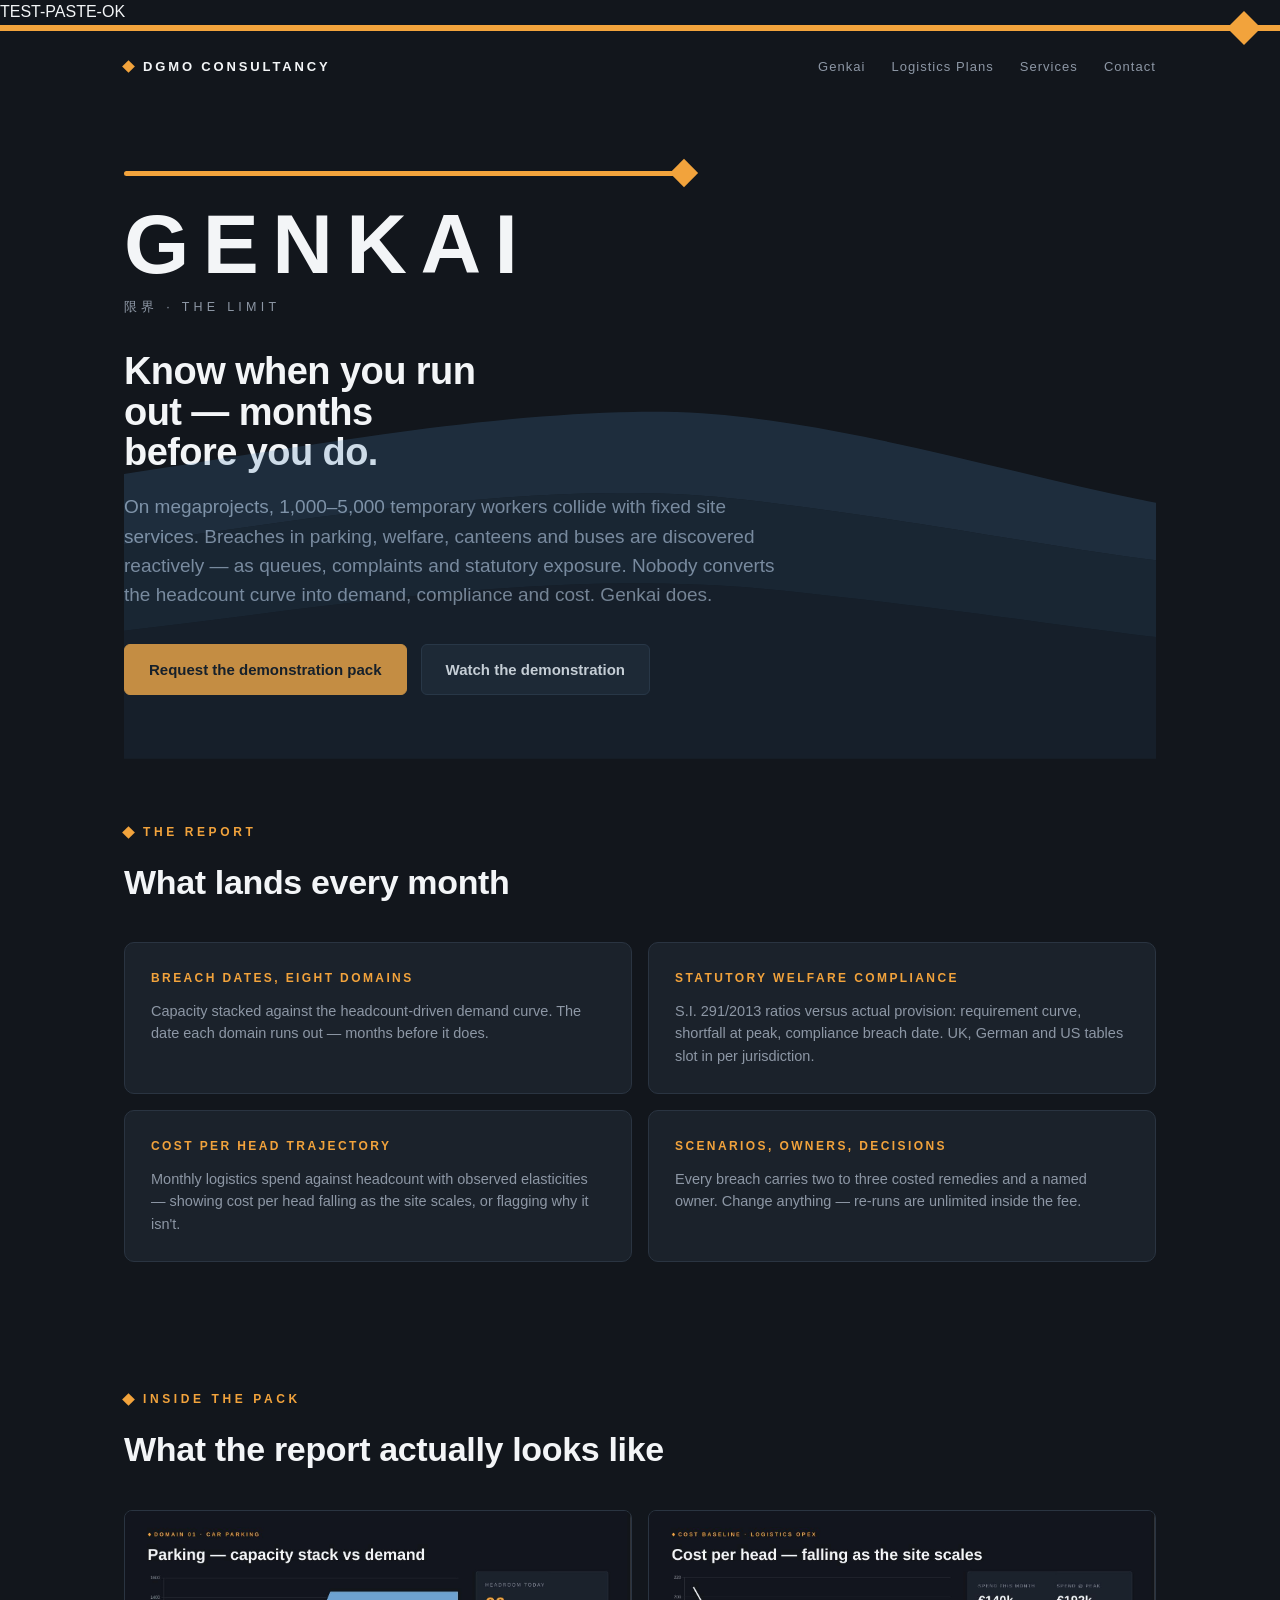
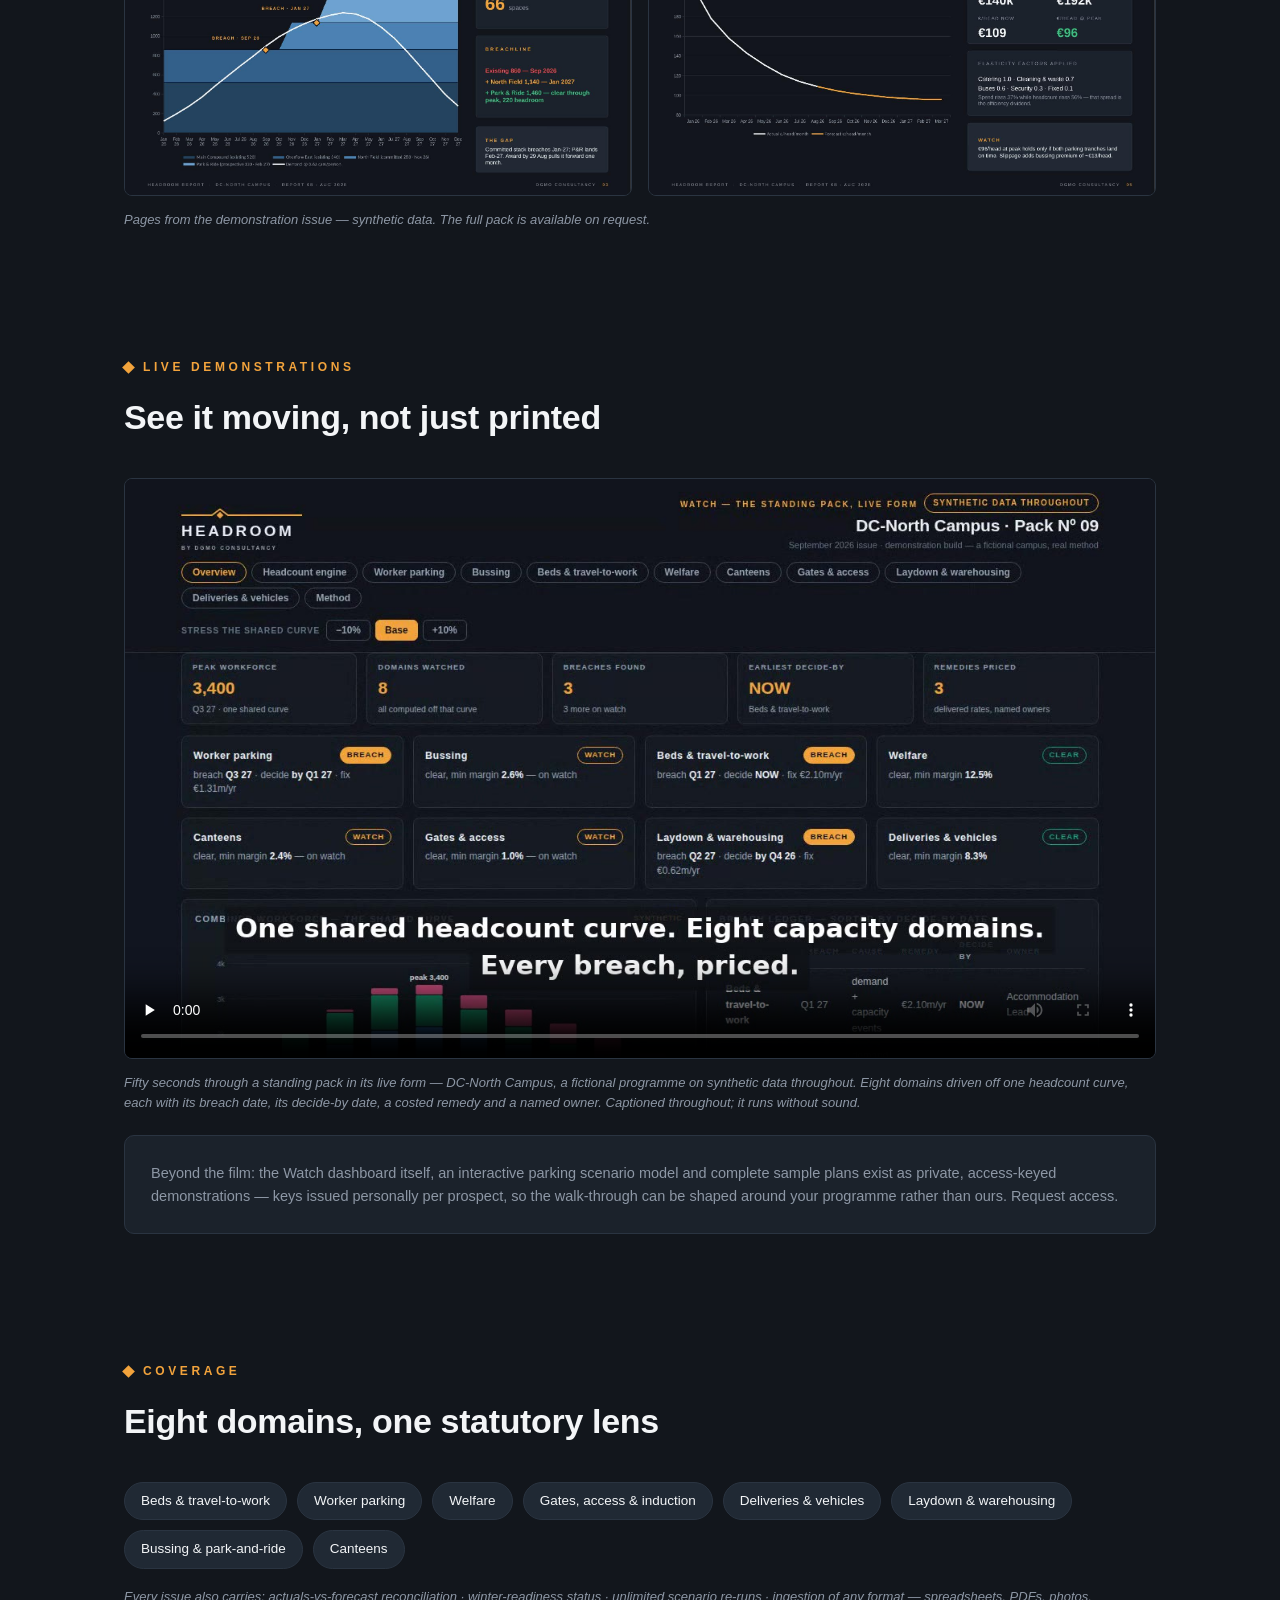
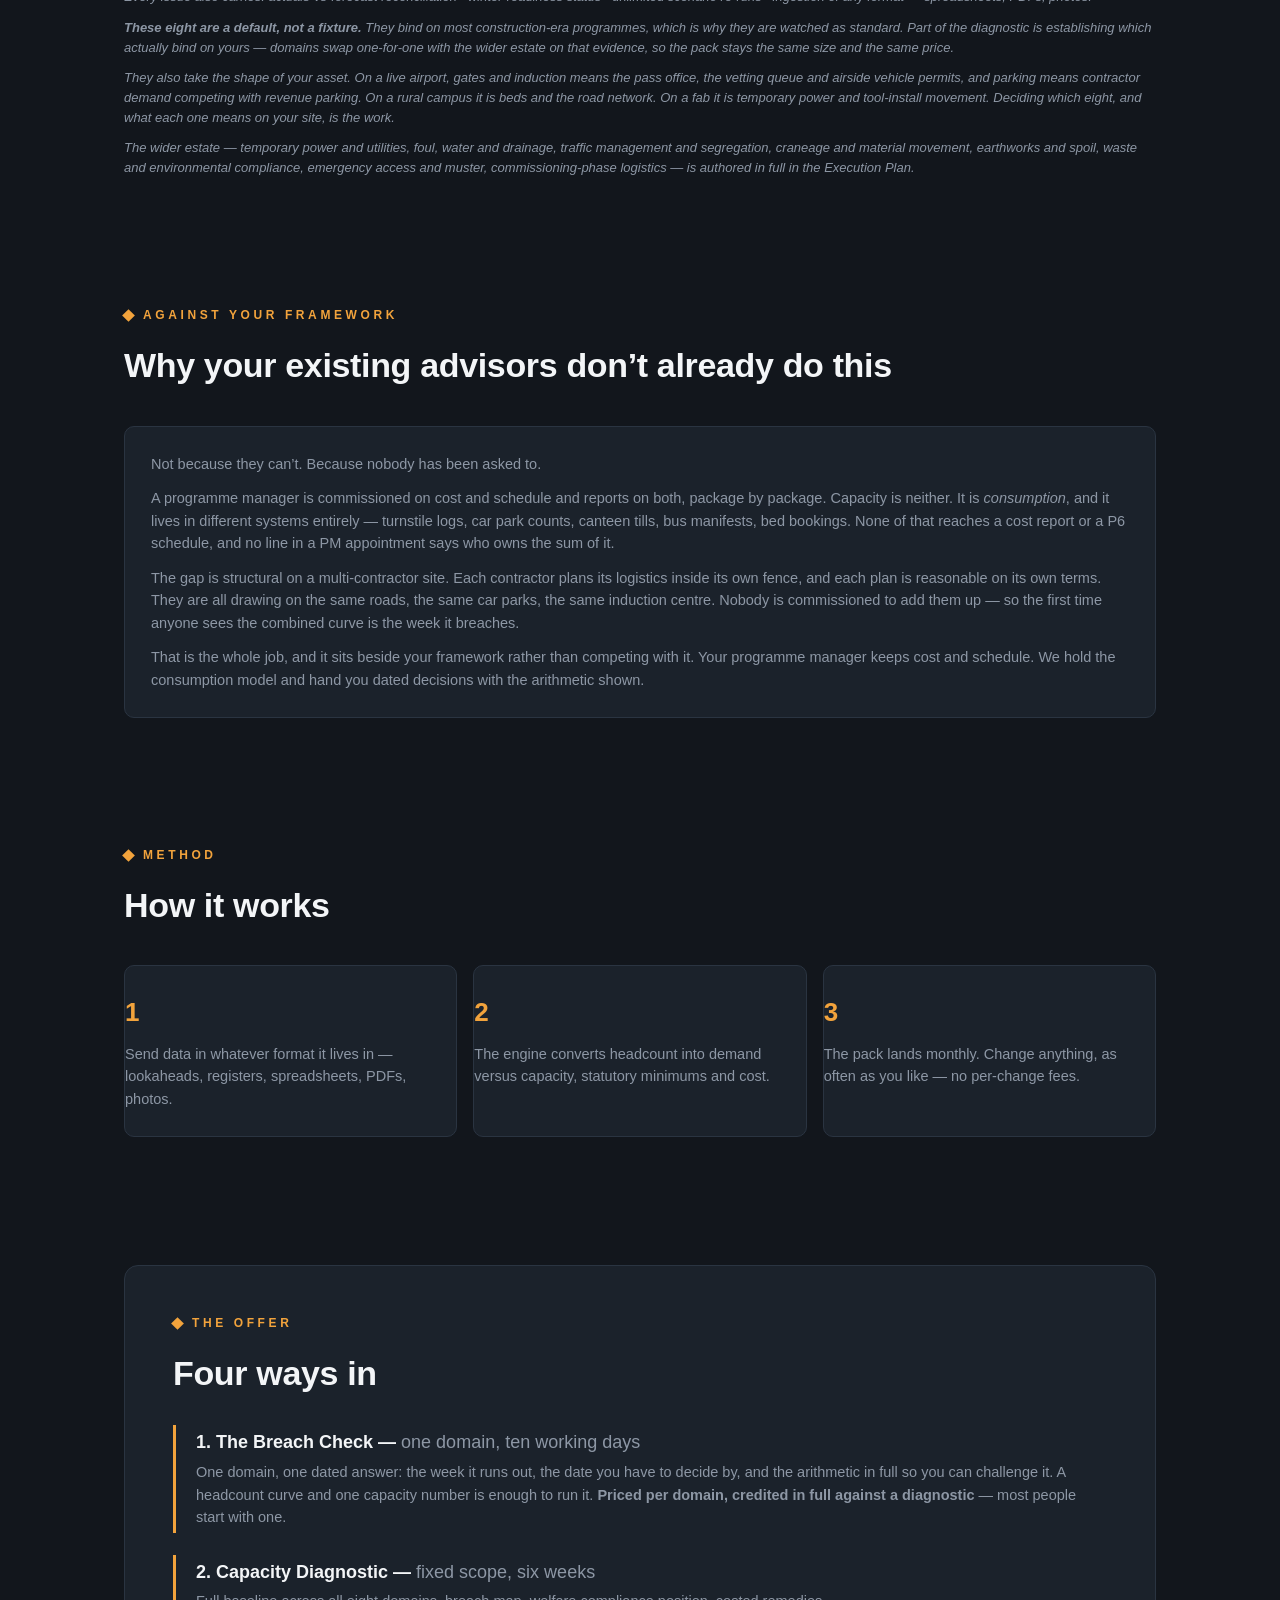
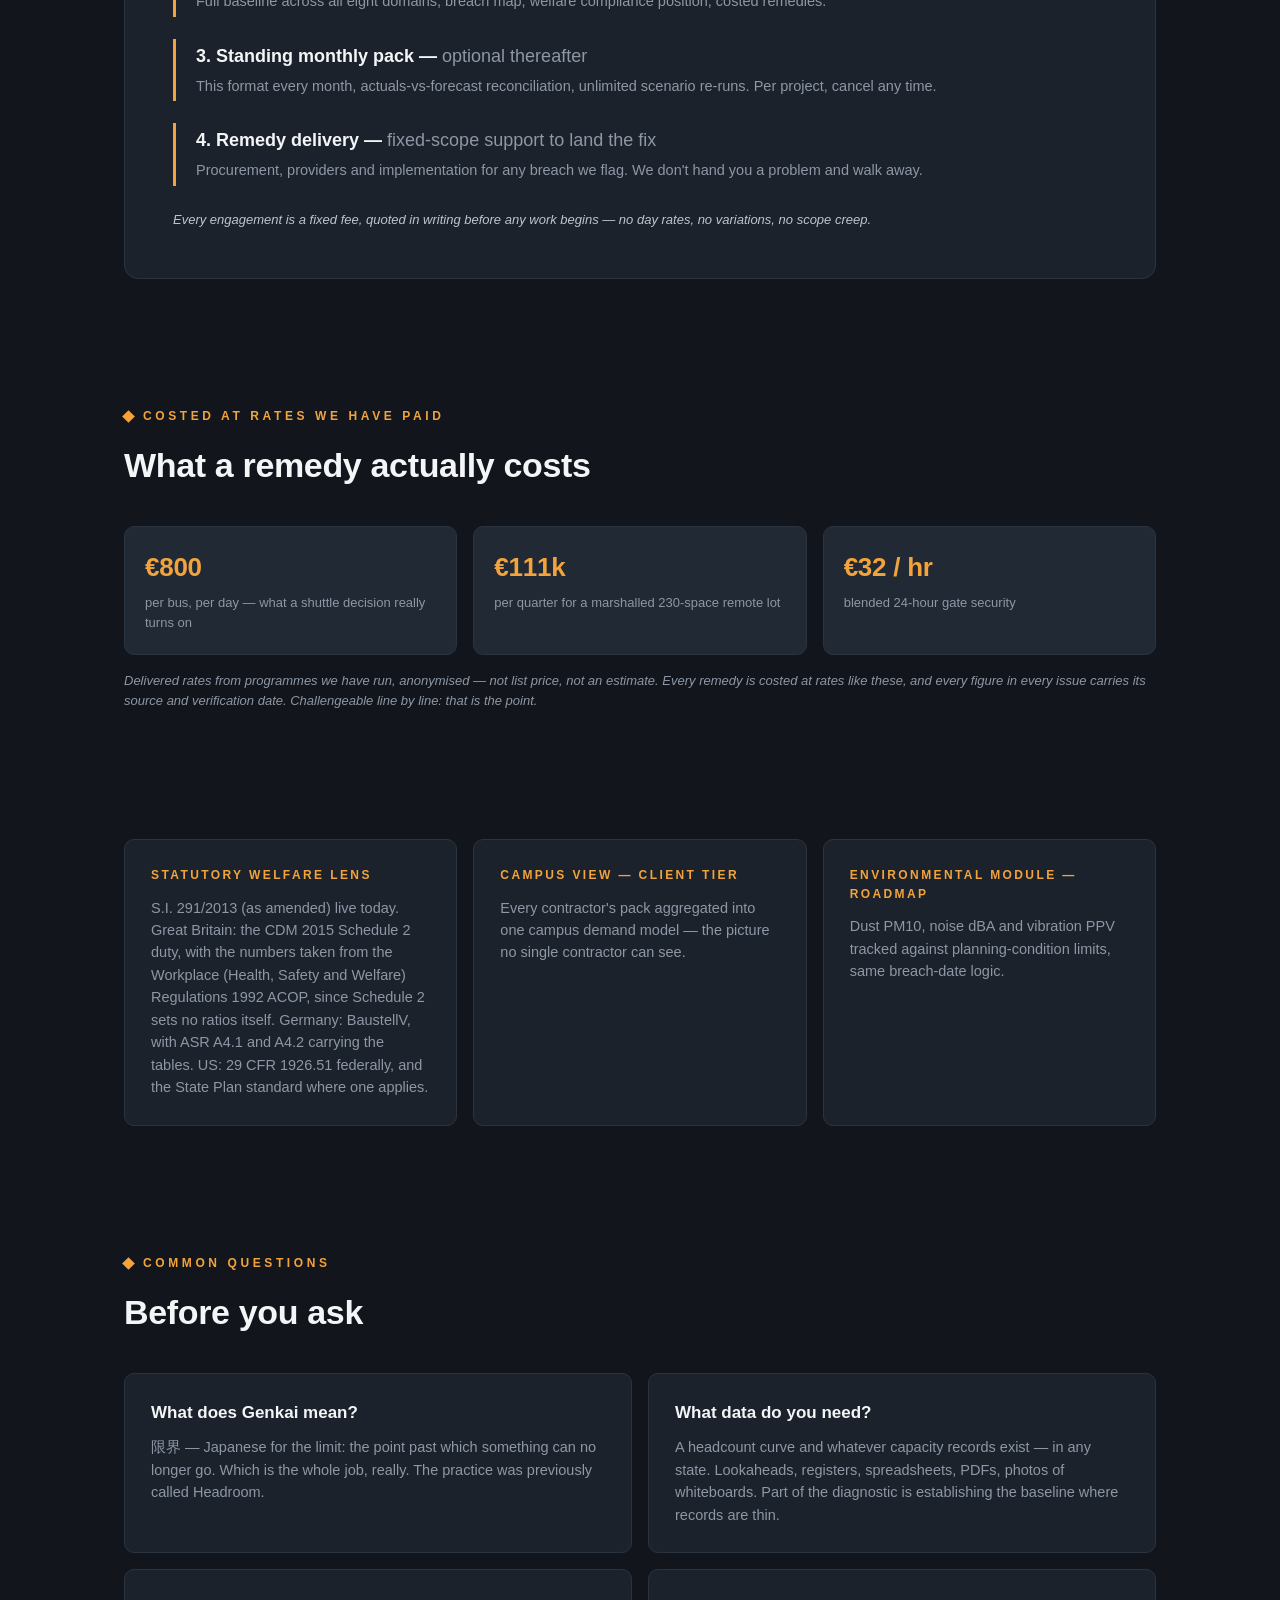
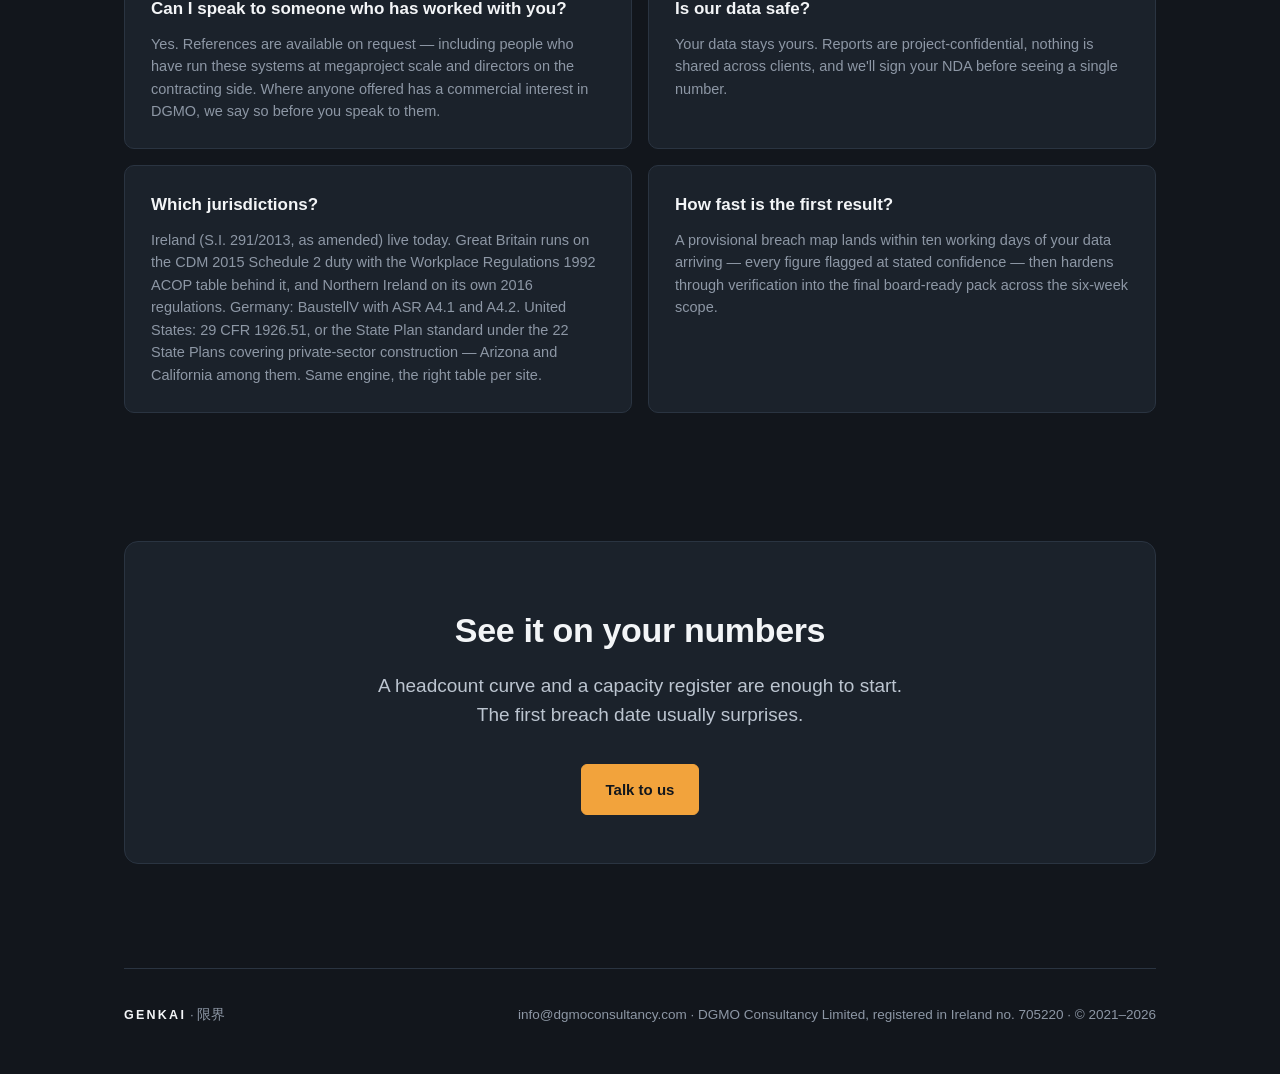
==== genkai/index.html @ 6414bad5 "Add /genkai/ page — Headroom renamed to Genkai Add initial HTML structure and content for Genkai web" ====
TEST-PASTE-OK<!doctype html>
<html lang="en">
<head>
<meta charset="utf-8">
<meta name="viewport" content="width=device-width,initial-scale=1">
<title>Genkai — Know when you run out, months before you do</title>
<meta name="description" content="The standing monthly report for site logistics capacity, welfare and cost on megaprojects. Breach dates across eight domains, statutory welfare compliance, costed remedies and named owners.">
<link rel="canonical" href="https://www.dgmoconsultancy.com/genkai/">
<meta property="og:type" content="website">
<meta property="og:site_name" content="DGMO Consultancy">
<meta property="og:url" content="https://www.dgmoconsultancy.com/genkai/">
<meta property="og:title" content="Genkai — Know when you run out, months before you do">
<meta property="og:description" content="The standing monthly report for site logistics capacity, welfare and cost on megaprojects. Breach dates across eight domains, costed remedies, named owners.">
<meta property="og:image" content="https://www.dgmoconsultancy.com/assets/og.png">
<meta property="og:image:width" content="1200">
<meta property="og:image:height" content="630">
<meta property="og:image:alt" content="Genkai — know when you run out, months before you do">
<meta name="twitter:card" content="summary_large_image">
<meta name="twitter:title" content="Genkai — Know when you run out, months before you do">
<meta name="twitter:description" content="The standing monthly report for site logistics capacity, welfare and cost on megaprojects. Breach dates across eight domains, costed remedies, named owners.">
<meta name="twitter:image" content="https://www.dgmoconsultancy.com/assets/og.png">
<meta name="robots" content="index,follow">
<link rel="stylesheet" href="/assets/styles.css">
<link rel="icon" href="/assets/favicon.svg" type="image/svg+xml">
</head>
<body>
<div class="ceiling" aria-hidden="true"></div>
<div class="wrap">
<nav aria-label="Main">
<a class="brand" href="/"><span class="dot"></span>DGMO CONSULTANCY</a>
<div class="links">
<a href="/genkai/" aria-current="page">Genkai</a>
<a href="/logistics-plans/">Logistics Plans</a>
<a href="/#services">Services</a>
<a href="/#contact">Contact</a>
</div>
</nav>

<header class="hero fadein" style="position:relative">
<svg class="curves" viewBox="0 0 1000 320" preserveAspectRatio="none" aria-hidden="true" style="position:absolute;inset:auto 0 0 0;height:75%;opacity:.22;pointer-events:none">
<path d="M0,320 L0,240 C200,225 420,200 640,215 C800,226 920,238 1000,244 L1000,320 Z" fill="#24435F"/>
<path d="M0,240 C200,225 420,200 640,215 C800,226 920,238 1000,244 L1000,196 C880,186 760,170 600,158 C420,144 200,168 0,186 Z" fill="#33608A"/>
<path d="M0,186 C200,168 420,144 600,158 C760,170 880,186 1000,196 L1000,160 C860,142 700,110 560,104 C400,98 180,124 0,142 Z" fill="#4A82B4"/>
</svg>
<div class="lockup" style="position:relative">
<div class="line" aria-hidden="true"></div>
<div class="word">GENKAI</div>
<div class="sub">限界 &middot; THE LIMIT</div>
</div>
<h1 style="font-size:clamp(24px,3.6vw,38px);margin-top:34px">Know when you run out — months before you do.</h1>
<p class="lede">On megaprojects, 1,000–5,000 temporary workers collide with fixed site services. Breaches in parking, welfare, canteens and buses are discovered reactively — as queues, complaints and statutory exposure. Nobody converts the headcount curve into demand, compliance and cost. Genkai does.</p>
<div class="cta-row">
<a class="btn primary" href="mailto:info@dgmoconsultancy.com?subject=Genkai%20demonstration%20pack">Request the demonstration pack</a>
<a class="btn" href="#film">Watch the demonstration</a>
</div>
</header>

<section>
<div class="sec-head">
<p class="overline">The report</p>
<h2>What lands every month</h2>
</div>
<div class="grid g2">
<div class="card"><span class="k">Breach dates, eight domains</span><p>Capacity stacked against the headcount-driven demand curve. The date each domain runs out — months before it does.</p></div>
<div class="card"><span class="k">Statutory welfare compliance</span><p>S.I. 291/2013 ratios versus actual provision: requirement curve, shortfall at peak, compliance breach date. UK, German and US tables slot in per jurisdiction.</p></div>
<div class="card"><span class="k">Cost per head trajectory</span><p>Monthly logistics spend against headcount with observed elasticities — showing cost per head falling as the site scales, or flagging why it isn't.</p></div>
<div class="card"><span class="k">Scenarios, owners, decisions</span><p>Every breach carries two to three costed remedies and a named owner. Change anything — re-runs are unlimited inside the fee.</p></div>
</div>
</section>

<section>
<div class="sec-head">
<p class="overline">Inside the pack</p>
<h2>What the report actually looks like</h2>
</div>
<div class="grid g2">
<figure style="margin:0"><img src="/assets/pack/s3.jpg" alt="Car parking capacity chart — demand curve against capacity steps with breach date flagged" style="width:100%;border:1px solid var(--border);border-radius:8px;display:block"></figure>
<figure style="margin:0"><img src="/assets/pack/s5.jpg" alt="Cost per head trajectory slide — monthly logistics spend against headcount" style="width:100%;border:1px solid var(--border);border-radius:8px;display:block"></figure>
</div>
<p class="note" style="margin-top:14px">Pages from the demonstration issue — synthetic data. The full pack is available on request.</p>
</section>

<section id="film">
<div class="sec-head">
<p class="overline">Live demonstrations</p>
<h2>See it moving, not just printed</h2>
</div>
<video controls preload="none" playsinline poster="/assets/watch-poster.jpg" style="width:100%;border:1px solid var(--border);border-radius:8px;display:block;background:#12161C">
<source src="/assets/headroom-watch.mp4" type="video/mp4">
Your browser cannot play embedded video. <a href="/assets/headroom-watch.mp4">Download the film</a> instead.
</video>
<p class="note" style="margin-top:14px">Fifty seconds through a standing pack in its live form — DC-North Campus, a fictional programme on synthetic data throughout. Eight domains driven off one headcount curve, each with its breach date, its decide-by date, a costed remedy and a named owner. Captioned throughout; it runs without sound.</p>
<div class="card" style="margin-top:22px">
<p>Beyond the film: the Watch dashboard itself, an interactive parking scenario model and complete sample plans exist as private, access-keyed demonstrations — keys issued personally per prospect, so the walk-through can be shaped around your programme rather than ours. <a href="mailto:info@dgmoconsultancy.com?subject=Demonstration%20access">Request access</a>.</p>
</div>
</section>

<section>
<div class="sec-head">
<p class="overline">Coverage</p>
<h2>Eight domains, one statutory lens</h2>
</div>
<div class="chips">
<span class="chip">Beds &amp; travel-to-work</span><span class="chip">Worker parking</span><span class="chip">Welfare</span><span class="chip">Gates, access &amp; induction</span><span class="chip">Deliveries &amp; vehicles</span><span class="chip">Laydown &amp; warehousing</span><span class="chip">Bussing &amp; park-and-ride</span><span class="chip">Canteens</span>
</div>
<p class="note" style="margin-top:18px">Every issue also carries: actuals-vs-forecast reconciliation · winter-readiness status · unlimited scenario re-runs · ingestion of any format — spreadsheets, PDFs, photos.</p>
<p class="note" style="margin-top:10px"><strong>These eight are a default, not a fixture.</strong> They bind on most construction-era programmes, which is why they are watched as standard. Part of the diagnostic is establishing which actually bind on yours — domains swap one-for-one with the wider estate on that evidence, so the pack stays the same size and the same price.</p>
<p class="note" style="margin-top:10px">They also take the shape of your asset. On a live airport, gates and induction means the pass office, the vetting queue and airside vehicle permits, and parking means contractor demand competing with revenue parking. On a rural campus it is beds and the road network. On a fab it is temporary power and tool-install movement. Deciding which eight, and what each one means on your site, is the work.</p>
<p class="note" style="margin-top:10px">The wider estate — temporary power and utilities, foul, water and drainage, traffic management and segregation, craneage and material movement, earthworks and spoil, waste and environmental compliance, emergency access and muster, commissioning-phase logistics — is authored in full in <a href="/logistics-plans/">the Execution Plan</a>.</p>
</section>

<section>
<div class="sec-head">
<p class="overline">Against your framework</p>
<h2>Why your existing advisors don&rsquo;t already do this</h2>
</div>
<div class="card">
<p>Not because they can&rsquo;t. Because nobody has been asked to.</p>
<p style="margin-top:12px">A programme manager is commissioned on cost and schedule and reports on both, package by package. Capacity is neither. It is <em>consumption</em>, and it lives in different systems entirely &mdash; turnstile logs, car park counts, canteen tills, bus manifests, bed bookings. None of that reaches a cost report or a P6 schedule, and no line in a PM appointment says who owns the sum of it.</p>
<p style="margin-top:12px">The gap is structural on a multi-contractor site. Each contractor plans its logistics inside its own fence, and each plan is reasonable on its own terms. They are all drawing on the same roads, the same car parks, the same induction centre. Nobody is commissioned to add them up &mdash; so the first time anyone sees the combined curve is the week it breaches.</p>
<p style="margin-top:12px">That is the whole job, and it sits beside your framework rather than competing with it. Your programme manager keeps cost and schedule. We hold the consumption model and hand you dated decisions with the arithmetic shown.</p>
</div>
</section>

<section>
<div class="sec-head">
<p class="overline">Method</p>
<h2>How it works</h2>
</div>
<div class="grid g3 steps">
<div class="card step"><p>Send data in whatever format it lives in — lookaheads, registers, spreadsheets, PDFs, photos.</p></div>
<div class="card step"><p>The engine converts headcount into demand versus capacity, statutory minimums and cost.</p></div>
<div class="card step"><p>The pack lands monthly. Change anything, as often as you like — no per-change fees.</p></div>
</div>
</section>

<section>
<div class="band">
<p class="overline">The offer</p>
<h2>Four ways in</h2>
<div style="margin-top:26px">
<div class="tier">
<h3>1. The Breach Check — <span class="price">one domain, ten working days</span></h3>
<p>One domain, one dated answer: the week it runs out, the date you have to decide by, and the arithmetic in full so you can challenge it. A headcount curve and one capacity number is enough to run it. <strong>Priced per domain, credited in full against a diagnostic</strong> &mdash; most people start with one.</p>
</div>
<div class="tier">
<h3>2. Capacity Diagnostic — <span class="price">fixed scope, six weeks</span></h3>
<p>Full baseline across all eight domains, breach map, welfare compliance position, costed remedies.</p>
</div>
<div class="tier">
<h3>3. Standing monthly pack — <span class="price">optional thereafter</span></h3>
<p>This format every month, actuals-vs-forecast reconciliation, unlimited scenario re-runs. Per project, cancel any time.</p>
</div>
<div class="tier">
<h3>4. Remedy delivery — <span class="price">fixed-scope support to land the fix</span></h3>
<p>Procurement, providers and implementation for any breach we flag. We don't hand you a problem and walk away.</p>
</div>
</div>
<p class="note" style="margin-top:24px">Every engagement is a fixed fee, quoted in writing before any work begins — no day rates, no variations, no scope creep.</p>
</div>
</section>

<section>
<div class="sec-head">
<p class="overline">Costed at rates we have paid</p>
<h2>What a remedy actually costs</h2>
</div>
<div class="grid g3">
<div class="stat"><span class="big">€800</span><p>per bus, per day — what a shuttle decision really turns on</p></div>
<div class="stat"><span class="big">€111k</span><p>per quarter for a marshalled 230-space remote lot</p></div>
<div class="stat"><span class="big">€32 / hr</span><p>blended 24-hour gate security</p></div>
</div>
<p class="note" style="margin-top:16px">Delivered rates from programmes we have run, anonymised — not list price, not an estimate. Every remedy is costed at rates like these, and every figure in every issue carries its source and verification date. Challengeable line by line: that is the point.</p>
</section>

<section>
<div class="grid g3">
<div class="card"><span class="k">Statutory welfare lens</span><p>S.I. 291/2013 (as amended) live today. Great Britain: the CDM 2015 Schedule 2 duty, with the numbers taken from the Workplace (Health, Safety and Welfare) Regulations 1992 ACOP, since Schedule 2 sets no ratios itself. Germany: BaustellV, with ASR A4.1 and A4.2 carrying the tables. US: 29 CFR 1926.51 federally, and the State Plan standard where one applies.</p></div>
<div class="card"><span class="k">Campus view — client tier</span><p>Every contractor's pack aggregated into one campus demand model — the picture no single contractor can see.</p></div>
<div class="card"><span class="k">Environmental module — roadmap</span><p>Dust PM10, noise dBA and vibration PPV tracked against planning-condition limits, same breach-date logic.</p></div>
</div>
</section>

<section>
<div class="sec-head">
<p class="overline">Common questions</p>
<h2>Before you ask</h2>
</div>
<div class="grid g2">
<div class="card"><h3>What does Genkai mean?</h3><p>限界 &mdash; Japanese for the limit: the point past which something can no longer go. Which is the whole job, really. The practice was previously called Headroom.</p></div>
<div class="card"><h3>What data do you need?</h3><p>A headcount curve and whatever capacity records exist — in any state. Lookaheads, registers, spreadsheets, PDFs, photos of whiteboards. Part of the diagnostic is establishing the baseline where records are thin.</p></div>
<div class="card"><h3>Can I speak to someone who has worked with you?</h3><p>Yes. References are available on request &mdash; including people who have run these systems at megaproject scale and directors on the contracting side. Where anyone offered has a commercial interest in DGMO, we say so before you speak to them.</p></div>
<div class="card"><h3>Is our data safe?</h3><p>Your data stays yours. Reports are project-confidential, nothing is shared across clients, and we'll sign your NDA before seeing a single number.</p></div>
<div class="card"><h3>Which jurisdictions?</h3><p>Ireland (S.I. 291/2013, as amended) live today. Great Britain runs on the CDM 2015 Schedule 2 duty with the Workplace Regulations 1992 ACOP table behind it, and Northern Ireland on its own 2016 regulations. Germany: BaustellV with ASR A4.1 and A4.2. United States: 29 CFR 1926.51, or the State Plan standard under the 22 State Plans covering private-sector construction — Arizona and California among them. Same engine, the right table per site.</p></div>
<div class="card"><h3>How fast is the first result?</h3><p>A provisional breach map lands within ten working days of your data arriving — every figure flagged at stated confidence — then hardens through verification into the final board-ready pack across the six-week scope.</p></div>
</div>
</section>

<section>
<div class="band" style="text-align:center">
<h2>See it on your numbers</h2>
<p class="lede" style="margin:14px auto 0;max-width:52ch">A headcount curve and a capacity register are enough to start. The first breach date usually surprises.</p>
<div class="cta-row" style="justify-content:center">
<a class="btn primary" href="mailto:info@dgmoconsultancy.com?subject=Genkai%20diagnostic">Talk to us</a>
</div>
</div>
</section>

<div class="footer">
<div class="row">
<span><strong>GENKAI</strong> &middot; 限界</span>
<span>info@dgmoconsultancy.com · DGMO Consultancy Limited, registered in Ireland no. 705220 · © 2021–2026</span>
</div>
</div>
</div>
</body>
</html>
---- assets/styles.css ----
:root{
  --bg:#12161C; --card:#1B222B; --card2:#202934; --border:#2A3441;
  --ink:#F3F5F7; --muted:#8D97A5; --amber:#F2A33C; --red:#E5484D; --green:#3DBF7F;
  --b1:#24435F; --b2:#33608A; --b3:#4A82B4;
  --sans:-apple-system,"Segoe UI",Arial,"Helvetica Neue",Helvetica,sans-serif;
}
*{margin:0;padding:0;box-sizing:border-box}
html{scroll-behavior:smooth}
@media (prefers-reduced-motion:reduce){html{scroll-behavior:auto}*{animation:none!important;transition:none!important}}
body{background:var(--bg);color:var(--ink);font-family:var(--sans);line-height:1.55;-webkit-font-smoothing:antialiased}
a{color:inherit;text-decoration:none}
a:focus-visible,button:focus-visible{outline:2px solid var(--amber);outline-offset:3px;border-radius:2px}
.wrap{max-width:1080px;margin:0 auto;padding:0 24px}

/* the ceiling — breachline across every page */
.ceiling{position:relative;height:6px;background:var(--amber)}
.ceiling::after{content:"";position:absolute;right:24px;top:-9px;width:24px;height:24px;background:var(--amber);transform:rotate(45deg)}

nav{display:flex;align-items:center;justify-content:space-between;padding:26px 0 0}
.brand{display:flex;align-items:center;gap:10px;font-weight:700;letter-spacing:.22em;font-size:13px}
.brand .dot{width:9px;height:9px;background:var(--amber);transform:rotate(45deg);flex:none}
nav .links{display:flex;gap:26px;font-size:13px;color:var(--muted);letter-spacing:.08em}
nav .links a:hover{color:var(--ink)}

.overline{display:flex;align-items:center;gap:10px;color:var(--amber);font-size:12px;font-weight:700;letter-spacing:.3em;text-transform:uppercase}
.overline::before{content:"";width:9px;height:9px;background:var(--amber);transform:rotate(45deg);flex:none}

.hero{padding:84px 0 64px}
h1{font-size:clamp(34px,5.4vw,58px);line-height:1.06;letter-spacing:-.015em;font-weight:800;margin:18px 0 20px;max-width:17ch}
.lede{color:var(--muted);font-size:clamp(16px,2vw,19px);max-width:62ch}
.cta-row{display:flex;gap:14px;margin-top:34px;flex-wrap:wrap}
.btn{display:inline-block;padding:13px 24px;border-radius:6px;font-weight:700;font-size:15px;border:1px solid var(--border);background:var(--card);transition:transform .15s ease,border-color .15s ease}
.btn:hover{transform:translateY(-2px);border-color:var(--muted)}
.btn.primary{background:var(--amber);color:#12161C;border-color:var(--amber)}
.btn.primary:hover{border-color:var(--amber)}

section{padding:64px 0}
.sec-head{margin-bottom:34px}
h2{font-size:clamp(24px,3.4vw,34px);letter-spacing:-.01em;margin-top:14px}
.grid{display:grid;gap:16px}
.g3{grid-template-columns:repeat(3,1fr)}
.g4{grid-template-columns:repeat(4,1fr)}
.g2{grid-template-columns:repeat(2,1fr)}
.card{background:var(--card);border:1px solid var(--border);border-radius:10px;padding:26px}
.card h3{font-size:17px;margin-bottom:10px}
.card p{color:var(--muted);font-size:14.5px}
.card .k{color:var(--amber);font-size:12px;font-weight:700;letter-spacing:.2em;text-transform:uppercase;display:block;margin-bottom:12px}

.chips{display:flex;flex-wrap:wrap;gap:10px}
.chip{background:var(--card2);border:1px solid var(--border);border-radius:999px;padding:8px 16px;font-size:13.5px;color:var(--ink)}

.stat{background:var(--card2);border:1px solid var(--border);border-radius:10px;padding:20px}
.stat .big{color:var(--amber);font-weight:800;font-size:26px;letter-spacing:-.01em}
.stat p{color:var(--muted);font-size:13px;margin-top:6px}

.band{background:var(--card);border:1px solid var(--border);border-radius:14px;padding:48px;position:relative;overflow:hidden}
.band .curves{position:absolute;inset:0;opacity:.5;pointer-events:none}
.band>*{position:relative}

.tier{border-left:3px solid var(--amber);padding:4px 0 4px 20px;margin-bottom:22px}
.tier:last-child{margin-bottom:0}
.tier h3{font-size:18px}
.tier .price{color:var(--muted);font-weight:400}
.tier p{color:var(--muted);font-size:14.5px;margin-top:4px}

.steps{counter-reset:s}
.step{counter-increment:s;position:relative;padding-left:0}
.step::before{content:counter(s);display:block;color:var(--amber);font-weight:800;font-size:26px;margin-bottom:10px}

.note{color:var(--muted);font-size:13px;font-style:italic}
.footer{border-top:1px solid var(--border);margin-top:40px;padding:36px 0 48px;color:var(--muted);font-size:13.5px}
.footer .row{display:flex;justify-content:space-between;gap:20px;flex-wrap:wrap}
.footer strong{color:var(--ink);letter-spacing:.18em;font-size:12.5px}

/* headroom lockup */
.lockup{margin:10px 0 8px}
.lockup .line{position:relative;height:5px;background:var(--amber);width:min(560px,86%);border-radius:3px}
.lockup .line::after{content:"";position:absolute;right:-10px;top:-8px;width:20px;height:20px;background:var(--amber);transform:rotate(45deg)}
.lockup .word{font-size:clamp(44px,8vw,84px);font-weight:800;letter-spacing:.16em;line-height:1;margin-top:26px}
.lockup .sub{color:var(--muted);letter-spacing:.34em;font-size:12.5px;margin-top:12px}

.fadein{animation:fadeup .7s ease both}
@keyframes fadeup{from{opacity:0;transform:translateY(14px)}to{opacity:1;transform:none}}

@media(max-width:860px){.g3,.g4{grid-template-columns:1fr 1fr}}
@media(max-width:620px){.g3,.g4,.g2{grid-template-columns:1fr}.hero{padding:56px 0 40px}section{padding:44px 0}.band{padding:30px}nav .links{gap:16px}.hero .curves{display:none}}

/* --- layout guards ------------------------------------------------------ */
/* The hero curve is an SVG with an intrinsic 1000x320 ratio and only a height
   set inline, so width:auto resolved from that ratio and pushed the page
   sideways at every desktop width. Pin it to the container. */
.hero .curves{width:100%;max-width:100%}
/* Nav links did not wrap, overflowing narrow phones. Drop them to their own row. */
@media(max-width:620px){
  nav{flex-wrap:wrap;row-gap:14px}
  nav .links{flex-wrap:wrap;width:100%;gap:14px;row-gap:10px}
}

/* Band artwork had the same intrinsic-ratio fault as the hero curve: it filled
   only ~50% of the band at desktop and ~10% on phones, cutting off mid-headline. */
.band .curves{width:100%;height:100%}
/* Muted text over that artwork measured 3.58:1 — below WCAG AA. */
.band .lede,.band .note{color:#BCC5D0}
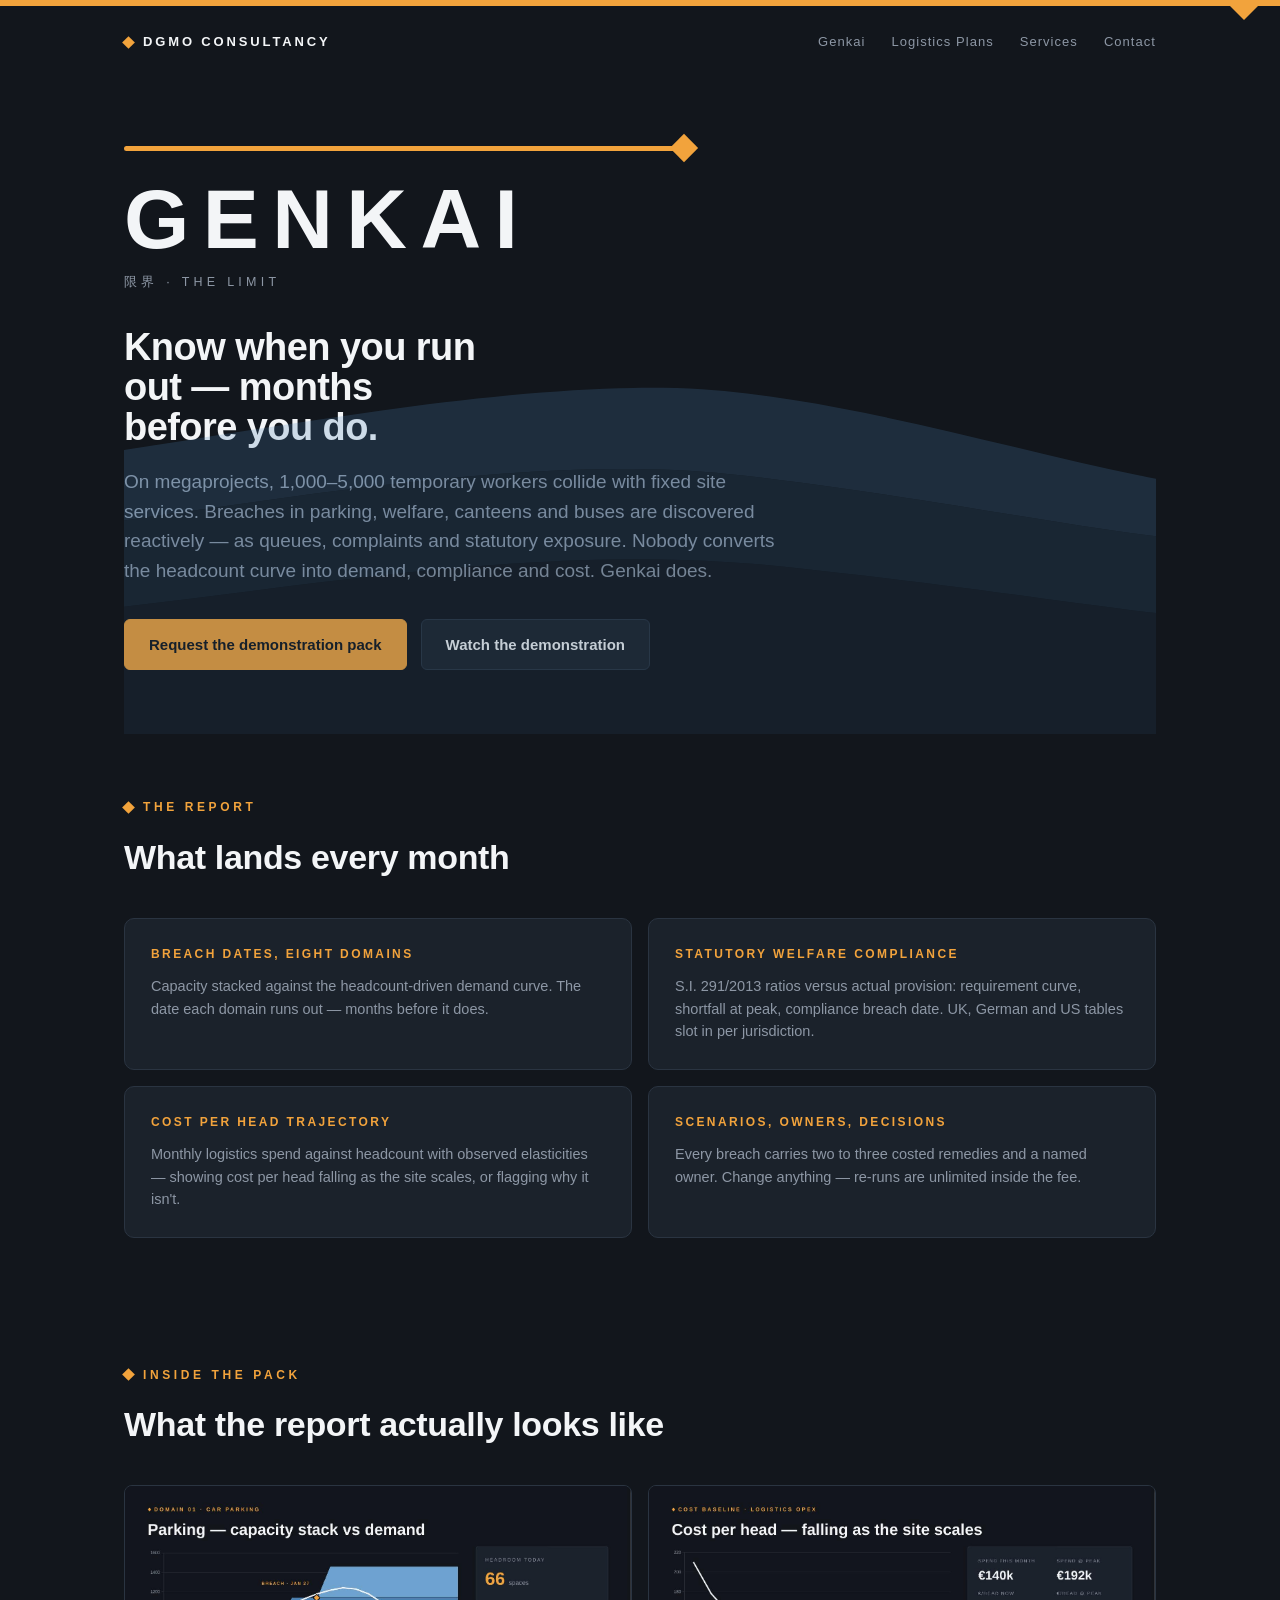
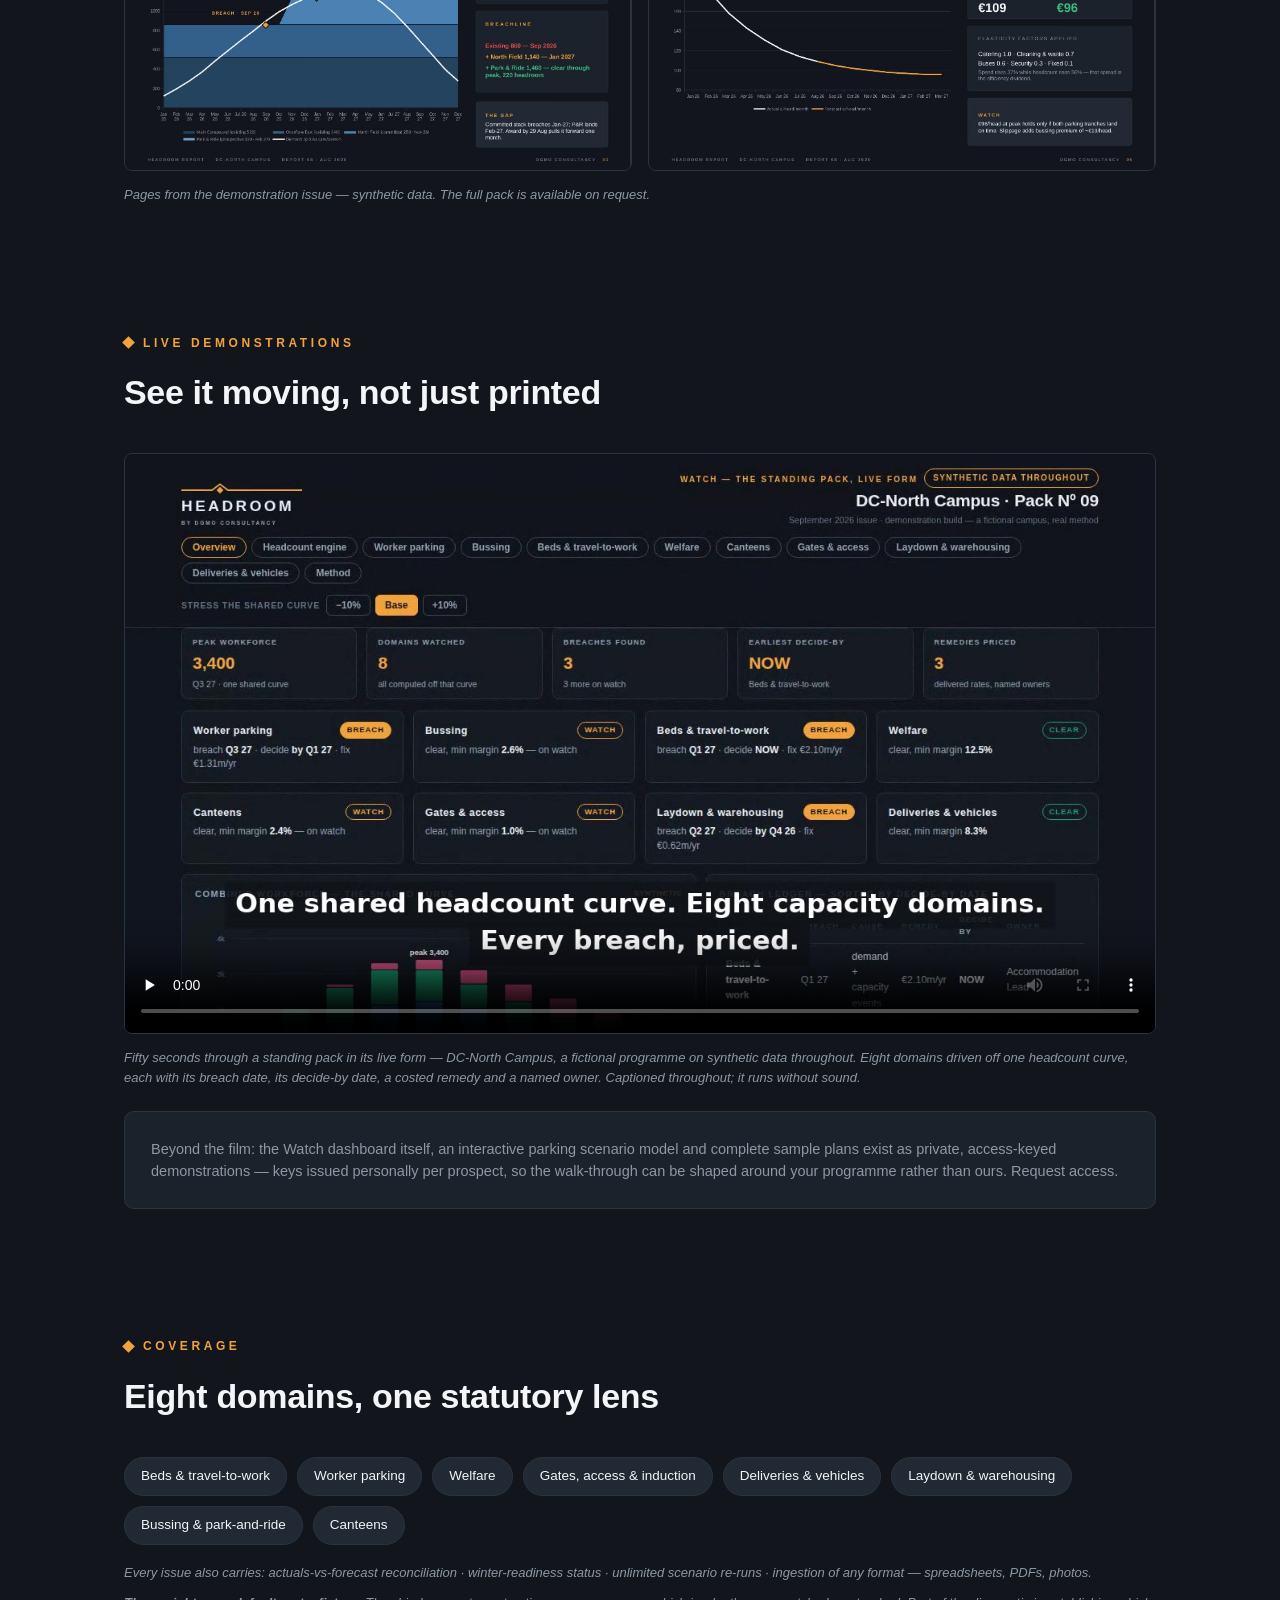
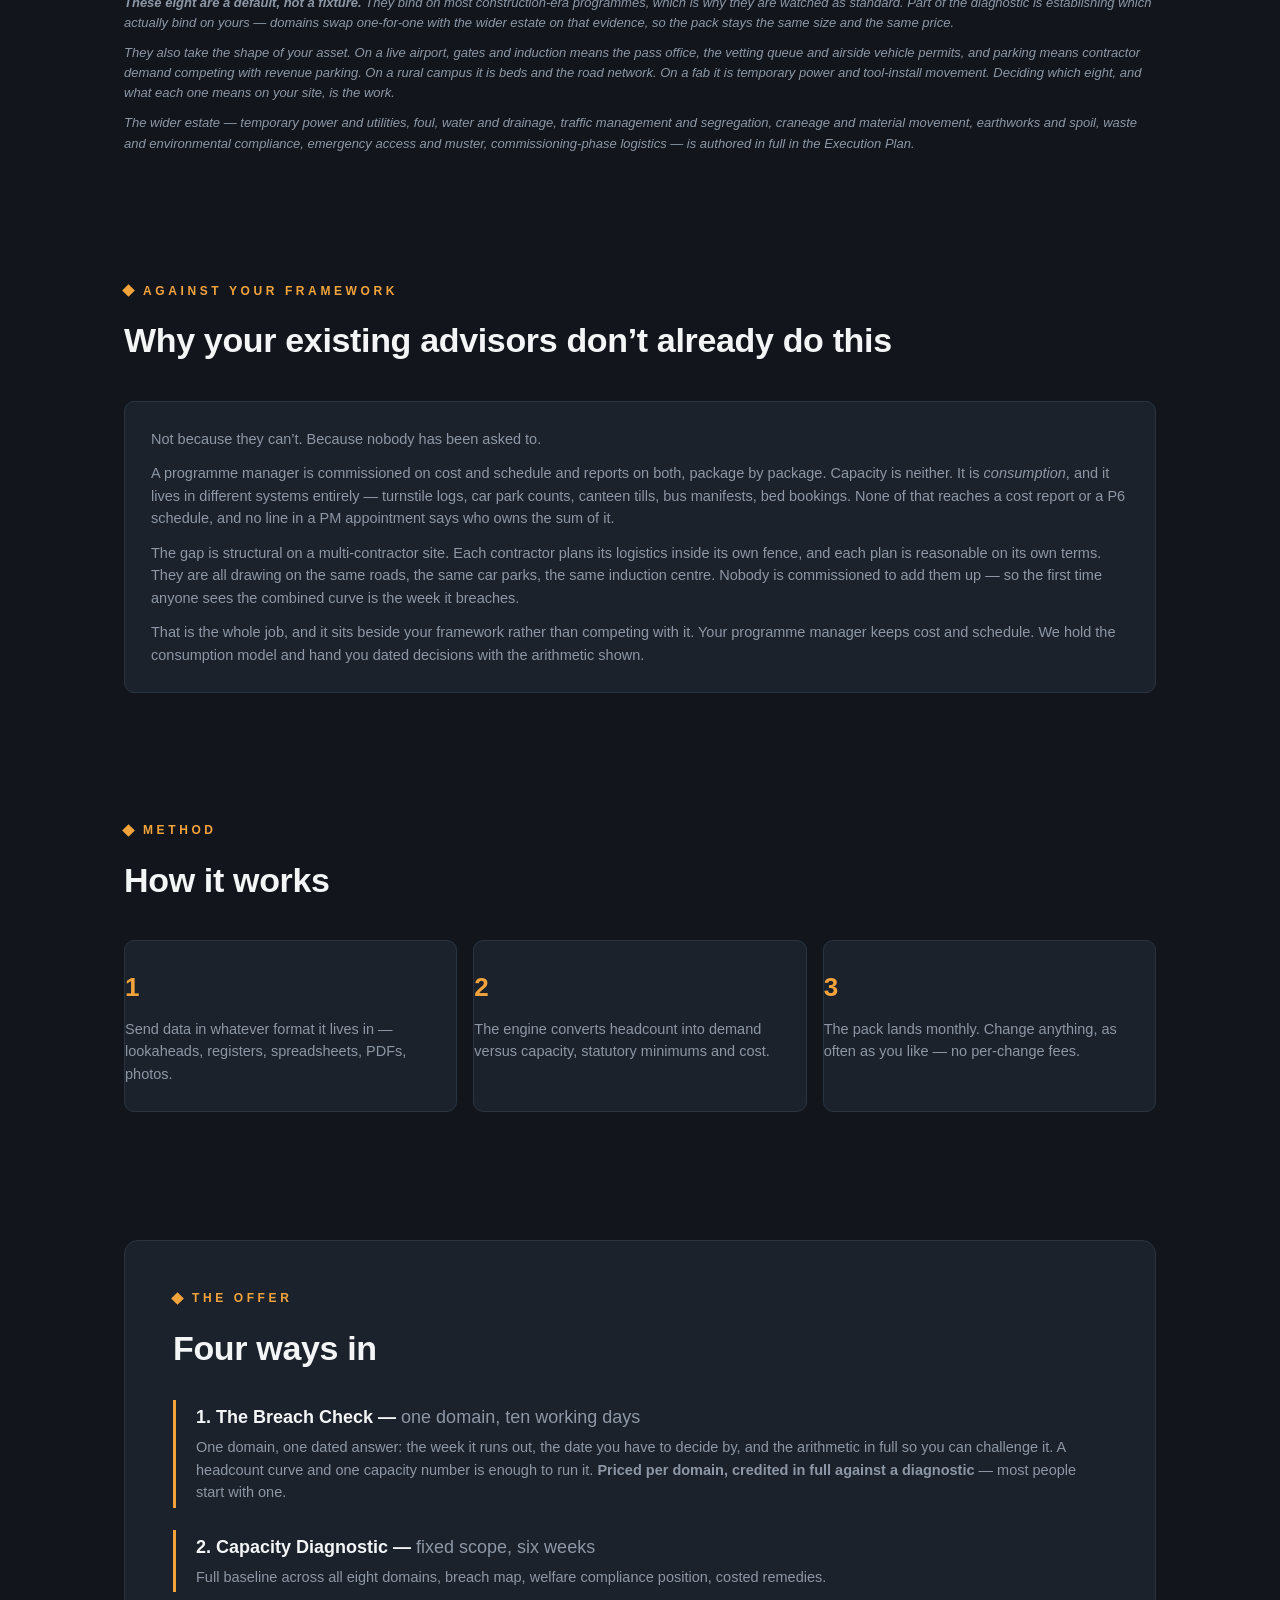
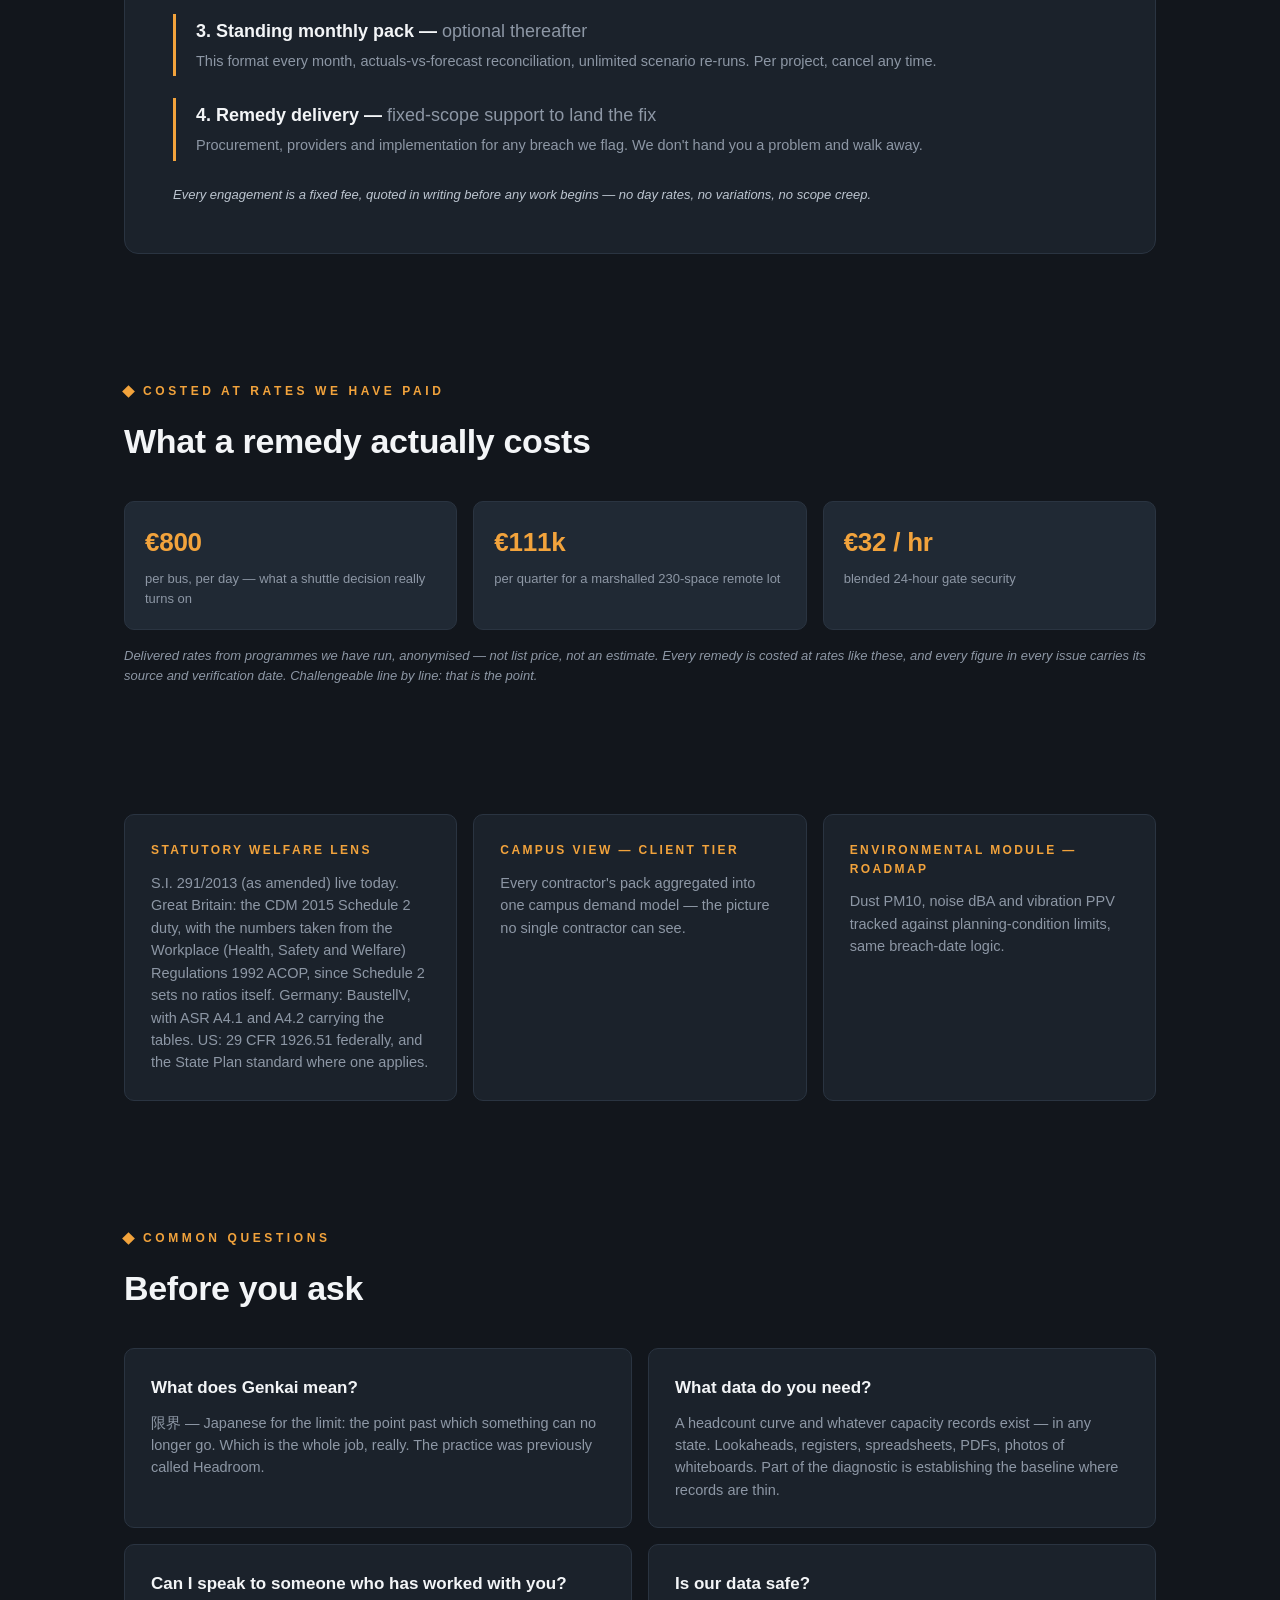
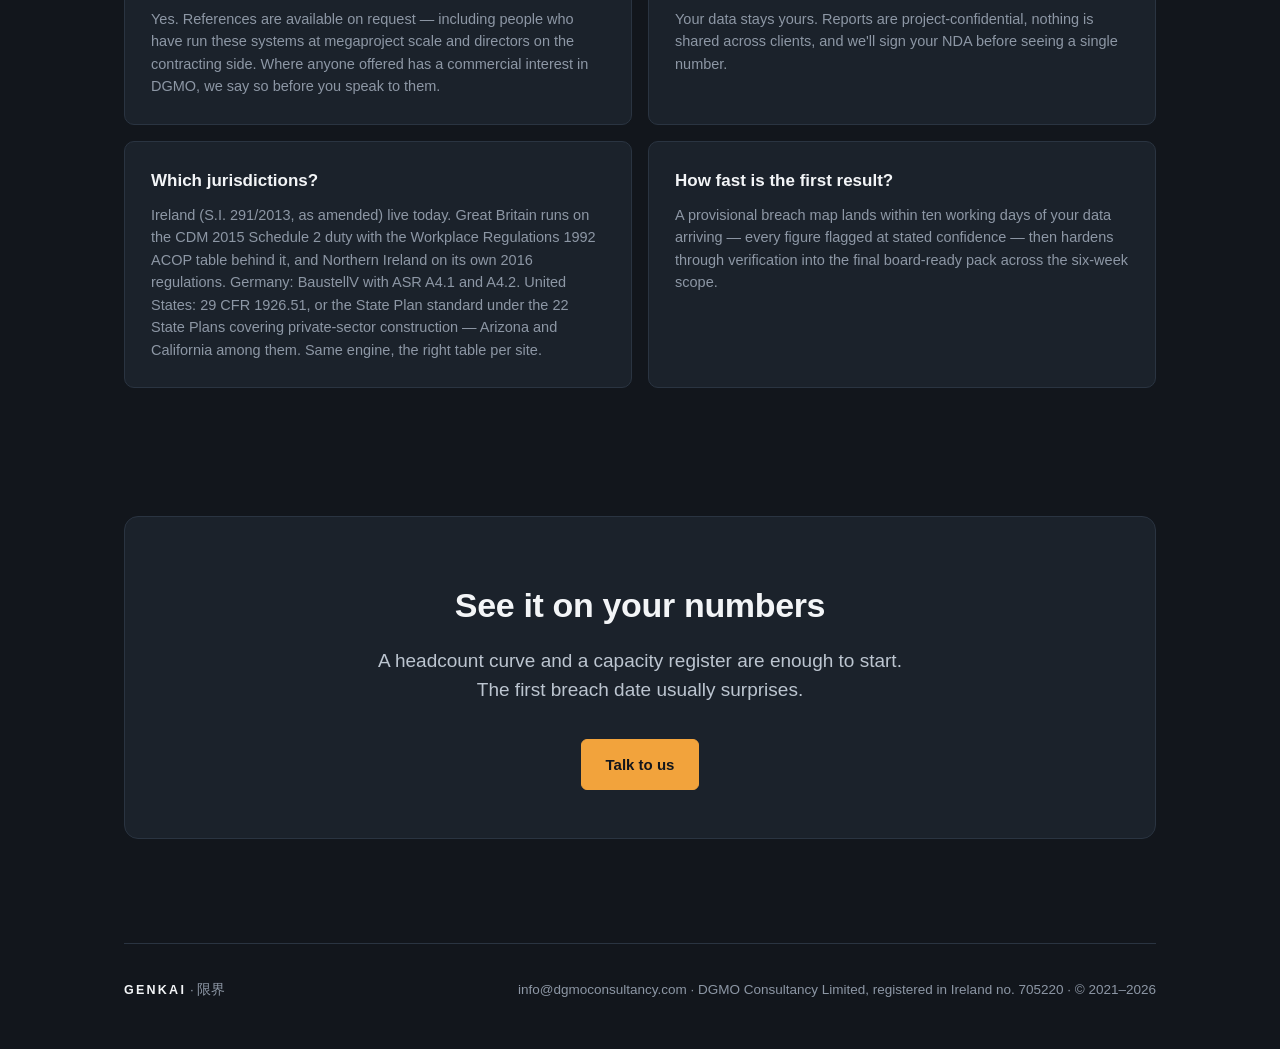
==== commit f570d787: "Update index.html" ====
--- a/genkai/index.html
+++ b/genkai/index.html
@@ -1,4 +1,4 @@
-TEST-PASTE-OK<!doctype html>
+<!doctype html>
 <html lang="en">
 <head>
 <meta charset="utf-8">
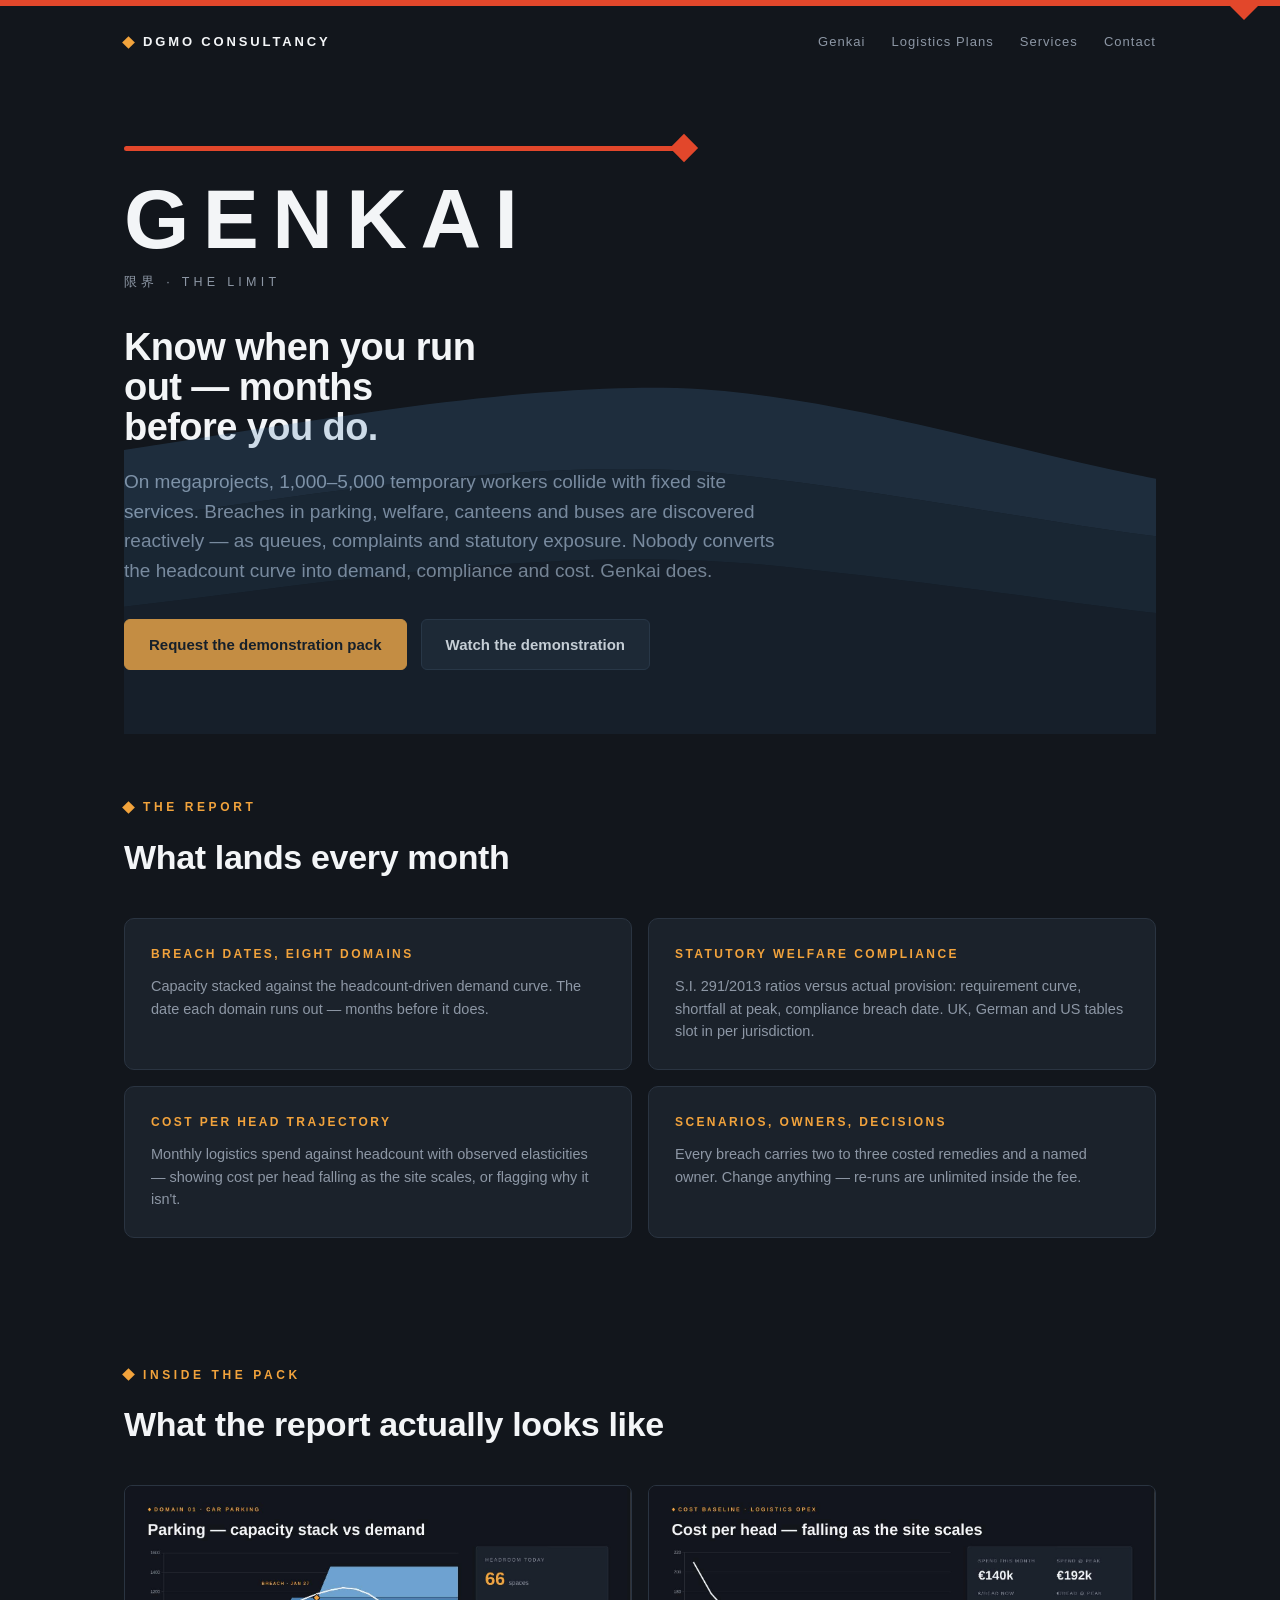
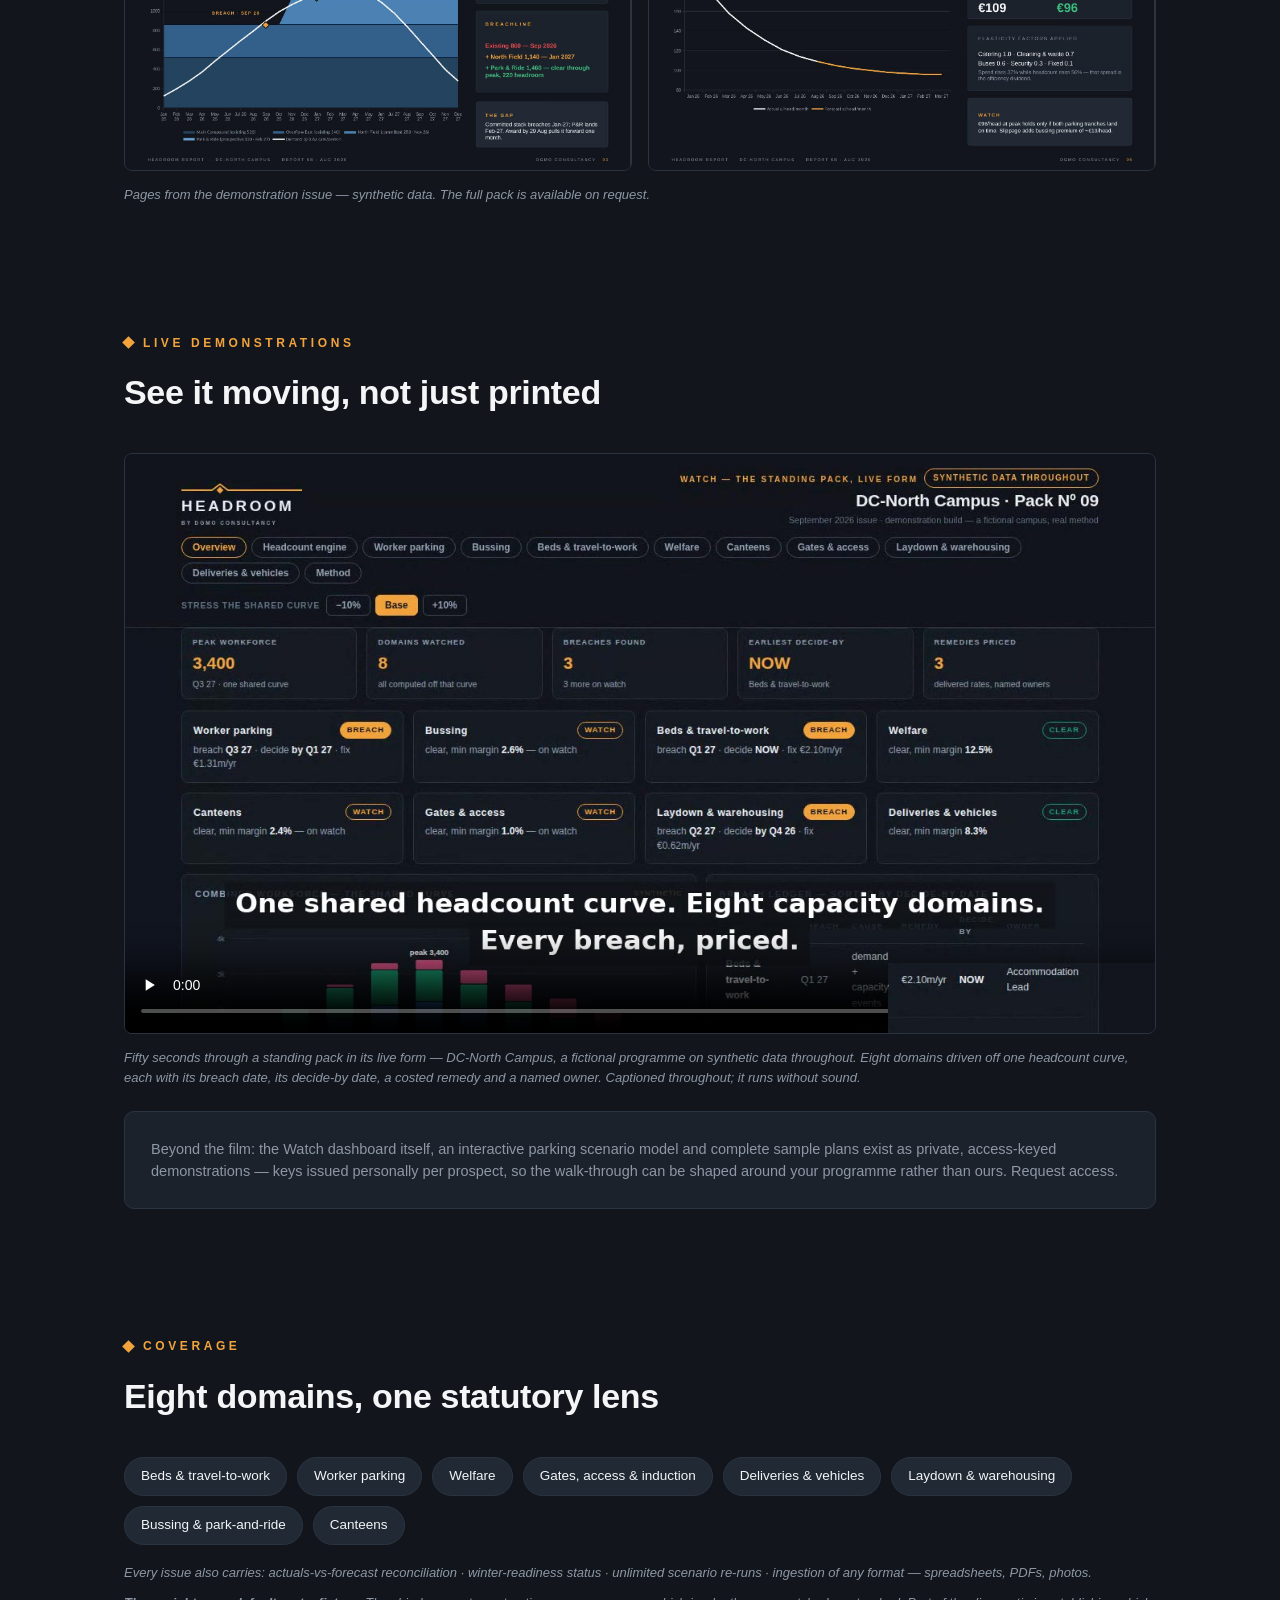
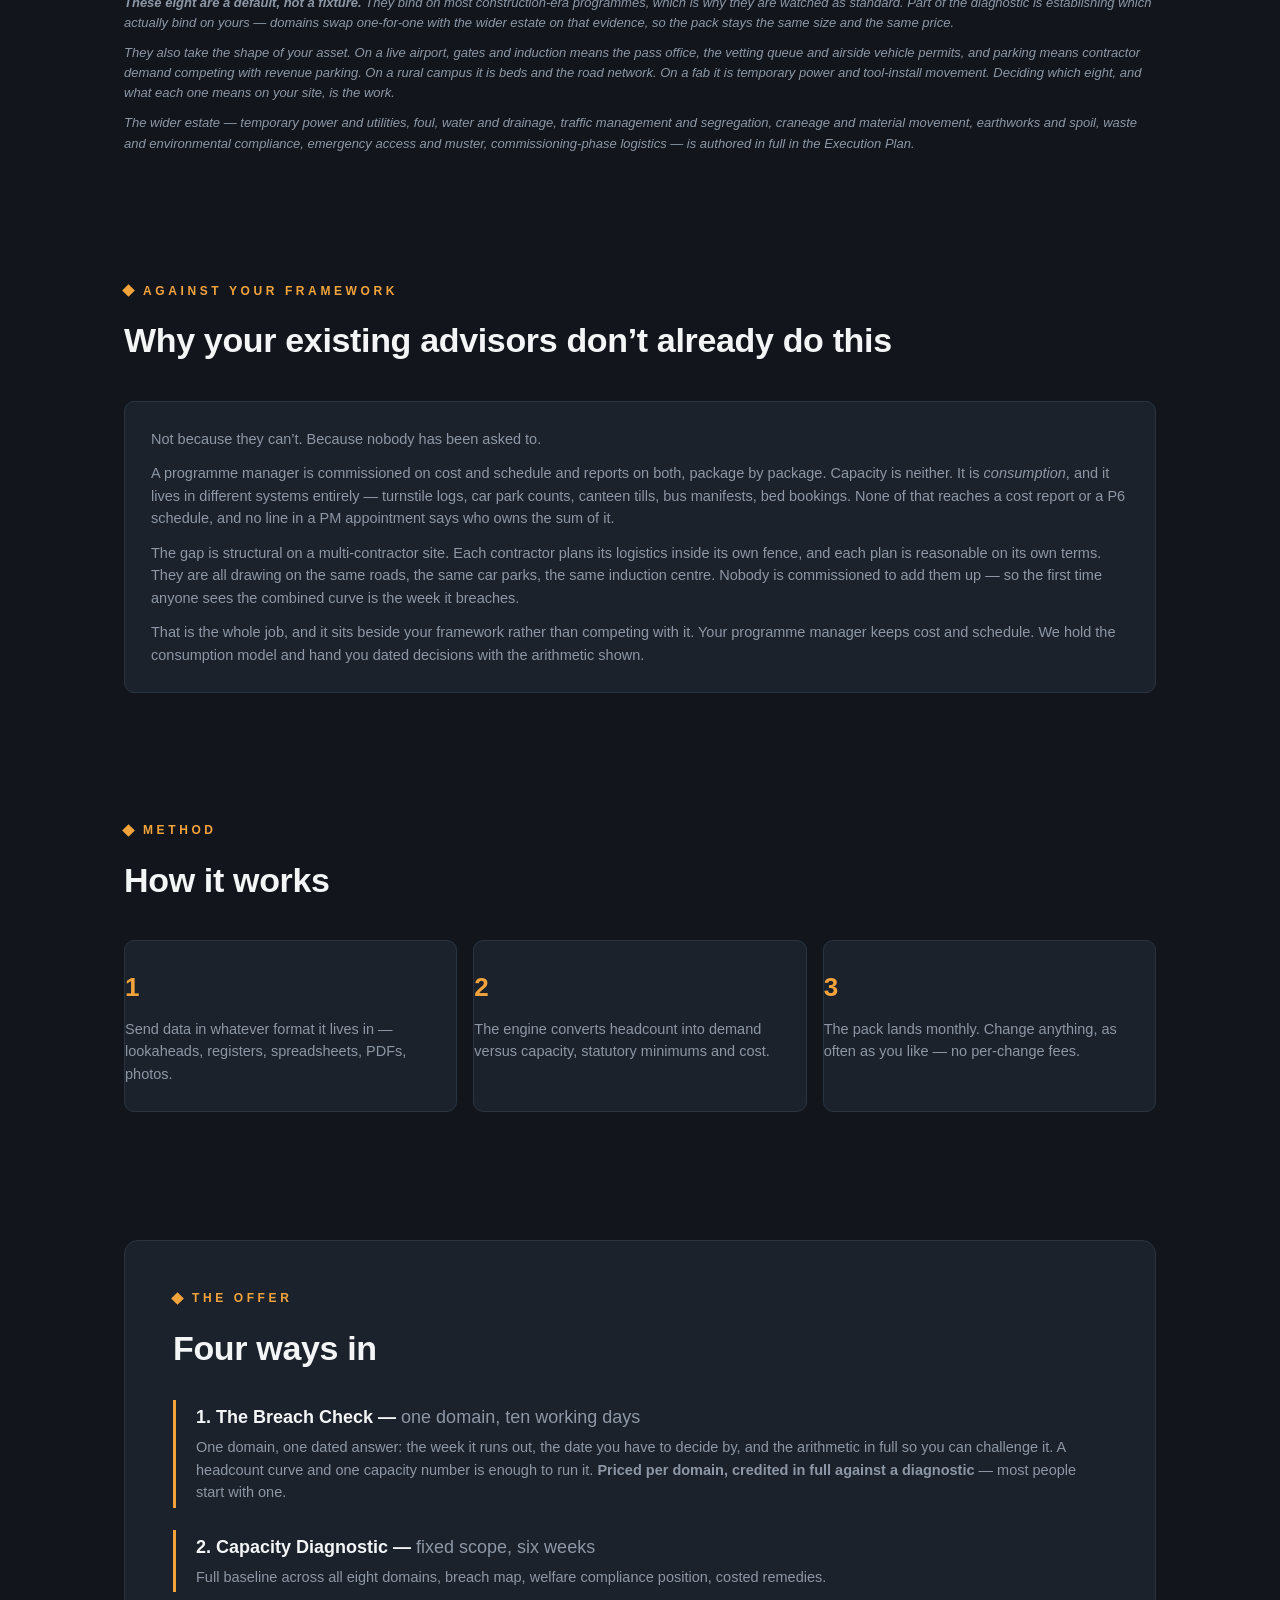
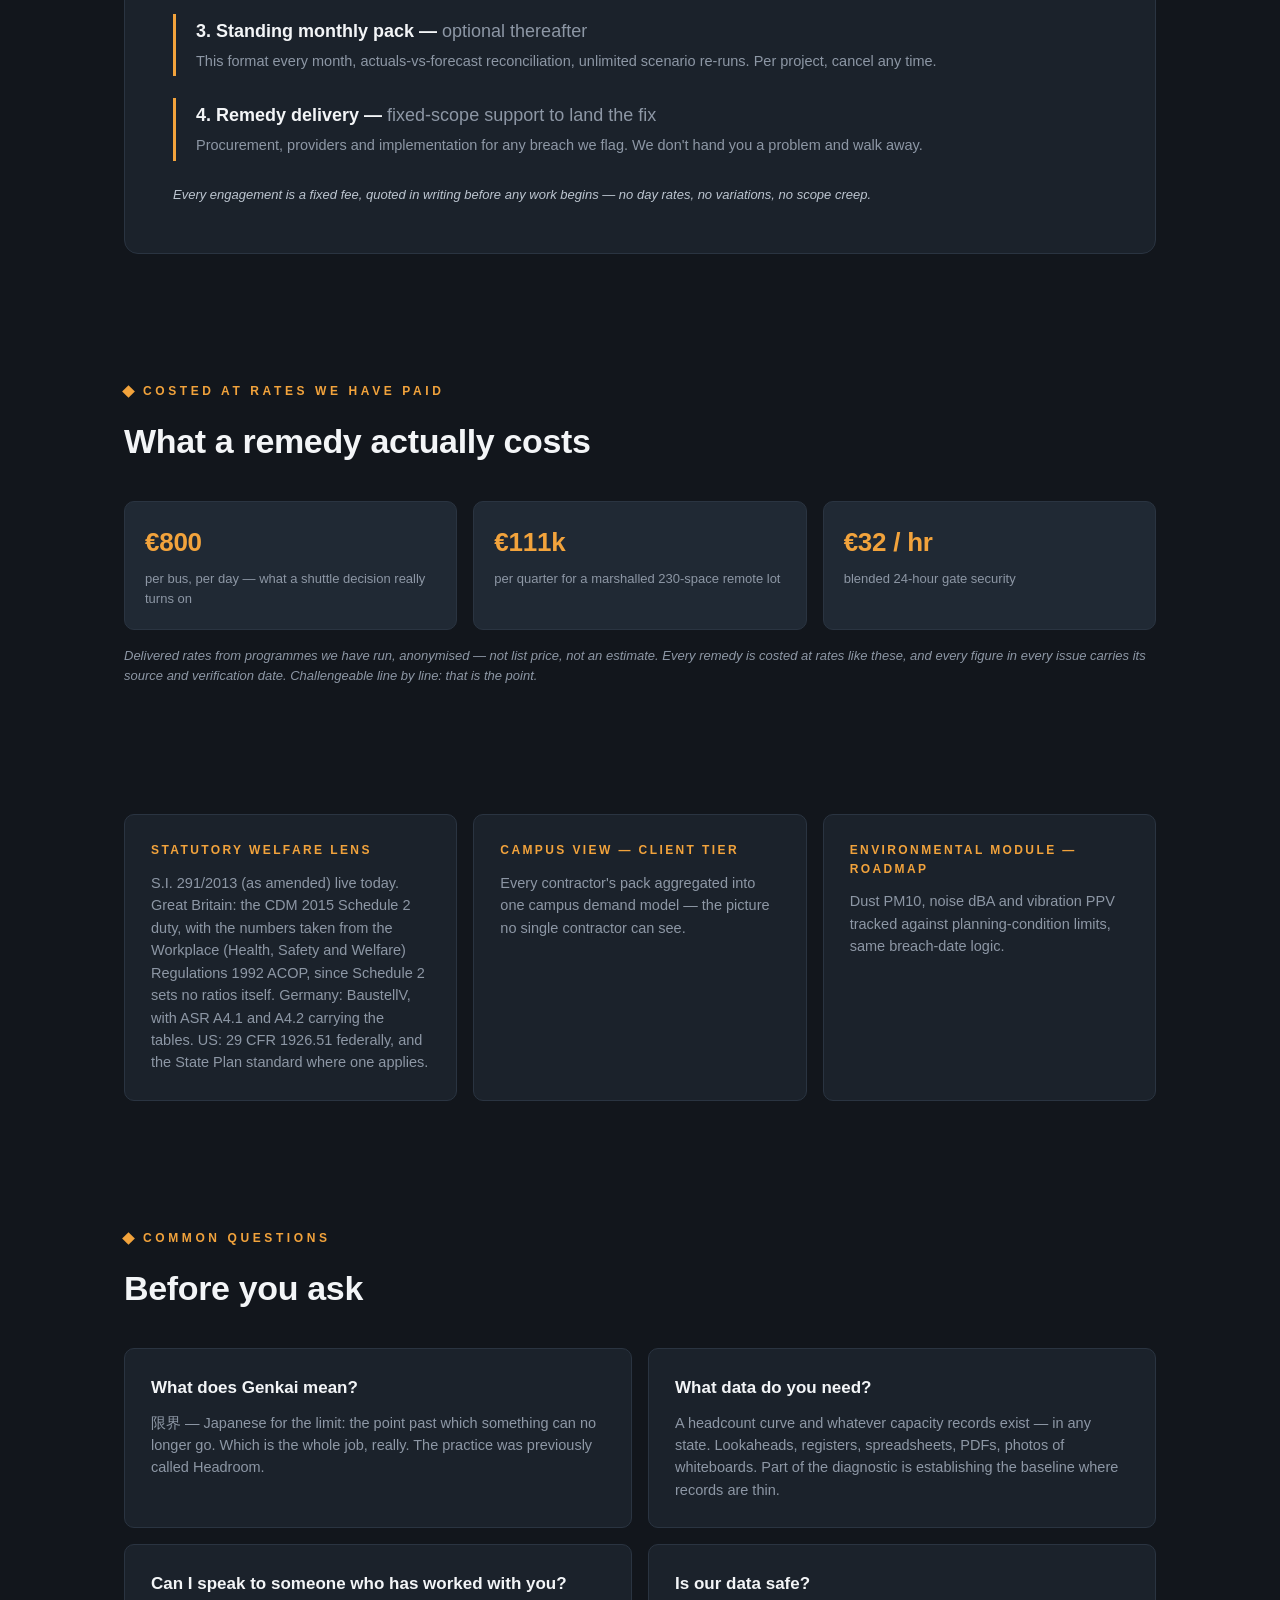
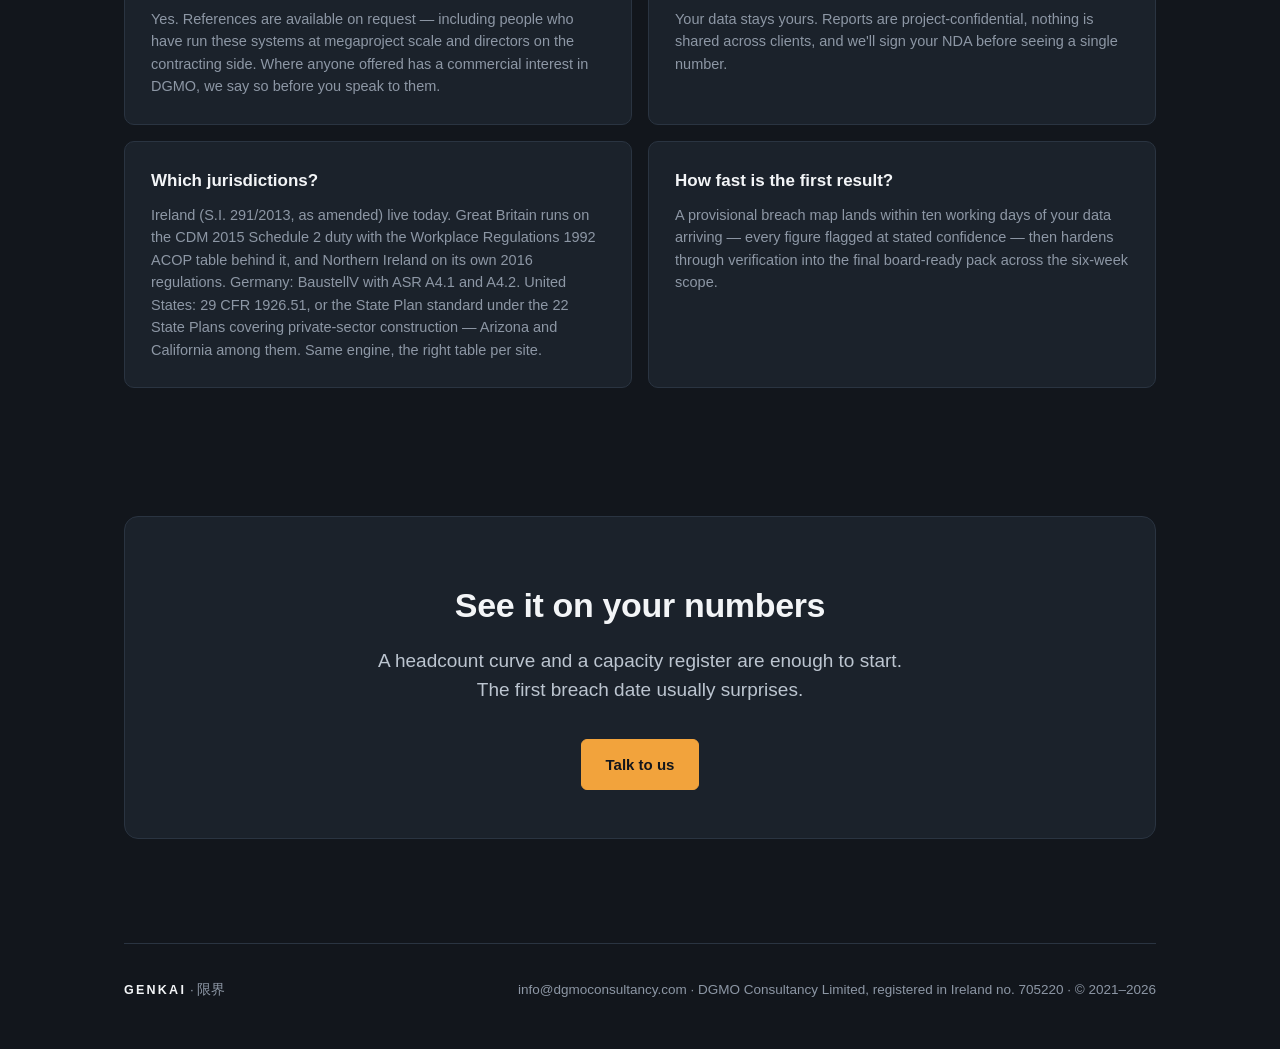
==== commit 924d627a: "Version the stylesheet reference on the Genkai page too Same one-character change as the homepage: s" ====
--- a/genkai/index.html
+++ b/genkai/index.html
@@ -20,7 +20,7 @@
 <meta name="twitter:description" content="The standing monthly report for site logistics capacity, welfare and cost on megaprojects. Breach dates across eight domains, costed remedies, named owners.">
 <meta name="twitter:image" content="https://www.dgmoconsultancy.com/assets/og.png">
 <meta name="robots" content="index,follow">
-<link rel="stylesheet" href="/assets/styles.css">
+<link rel="stylesheet" href="/assets/styles.css?v=2">
 <link rel="icon" href="/assets/favicon.svg" type="image/svg+xml">
 </head>
 <body>
--- a/assets/styles.css
+++ b/assets/styles.css
@@ -1,6 +1,7 @@
 :root{
   --bg:#12161C; --card:#1B222B; --card2:#202934; --border:#2A3441;
   --ink:#F3F5F7; --muted:#8D97A5; --amber:#F2A33C; --red:#E5484D; --green:#3DBF7F;
+  --shu:#E2472B;   /* the limit — never a button, link, heading or hover state */
   --b1:#24435F; --b2:#33608A; --b3:#4A82B4;
   --sans:-apple-system,"Segoe UI",Arial,"Helvetica Neue",Helvetica,sans-serif;
 }
@@ -13,8 +14,8 @@
 .wrap{max-width:1080px;margin:0 auto;padding:0 24px}
 
 /* the ceiling — breachline across every page */
-.ceiling{position:relative;height:6px;background:var(--amber)}
-.ceiling::after{content:"";position:absolute;right:24px;top:-9px;width:24px;height:24px;background:var(--amber);transform:rotate(45deg)}
+.ceiling{position:relative;height:6px;background:var(--shu)}
+.ceiling::after{content:"";position:absolute;right:24px;top:-9px;width:24px;height:24px;background:var(--shu);transform:rotate(45deg)}
 
 nav{display:flex;align-items:center;justify-content:space-between;padding:26px 0 0}
 .brand{display:flex;align-items:center;gap:10px;font-weight:700;letter-spacing:.22em;font-size:13px}
@@ -74,8 +75,8 @@
 
 /* headroom lockup */
 .lockup{margin:10px 0 8px}
-.lockup .line{position:relative;height:5px;background:var(--amber);width:min(560px,86%);border-radius:3px}
-.lockup .line::after{content:"";position:absolute;right:-10px;top:-8px;width:20px;height:20px;background:var(--amber);transform:rotate(45deg)}
+.lockup .line{position:relative;height:5px;background:var(--shu);width:min(560px,86%);border-radius:3px}
+.lockup .line::after{content:"";position:absolute;right:-10px;top:-8px;width:20px;height:20px;background:var(--shu);transform:rotate(45deg)}
 .lockup .word{font-size:clamp(44px,8vw,84px);font-weight:800;letter-spacing:.16em;line-height:1;margin-top:26px}
 .lockup .sub{color:var(--muted);letter-spacing:.34em;font-size:12.5px;margin-top:12px}
 
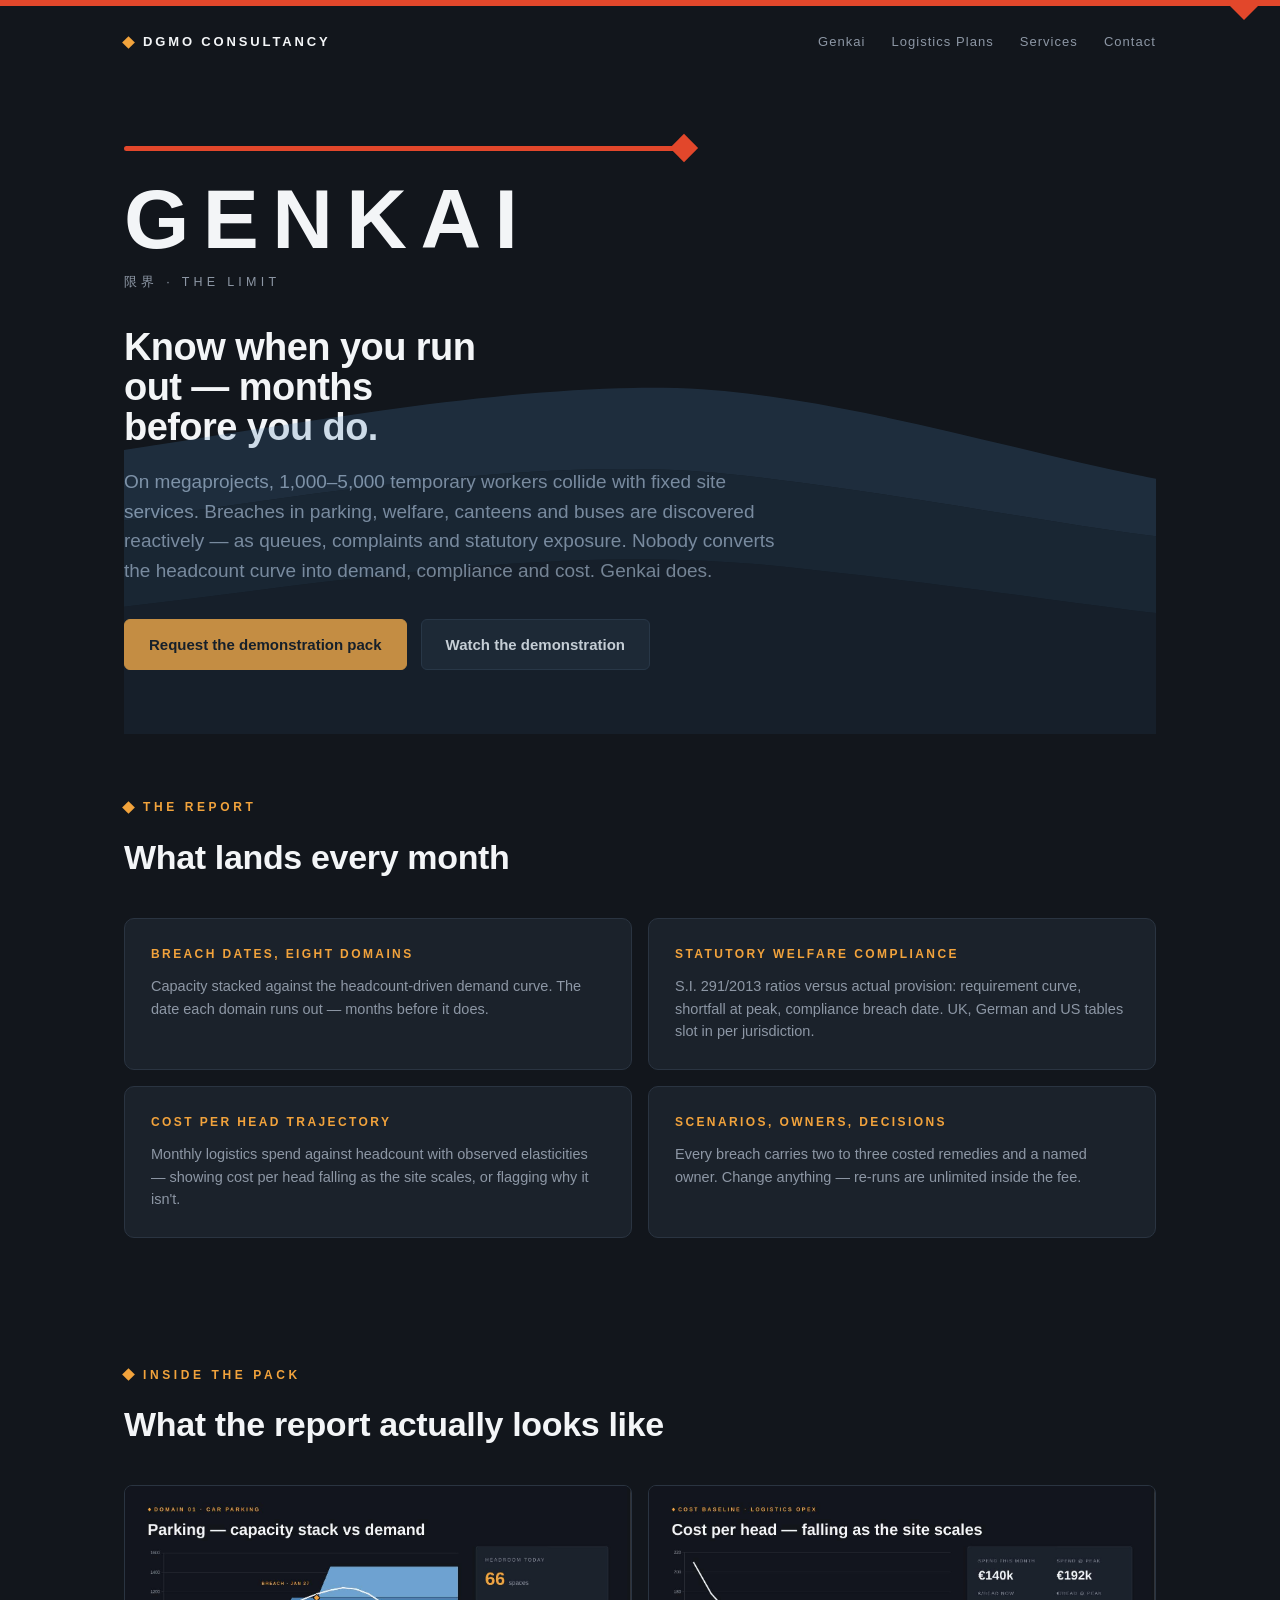
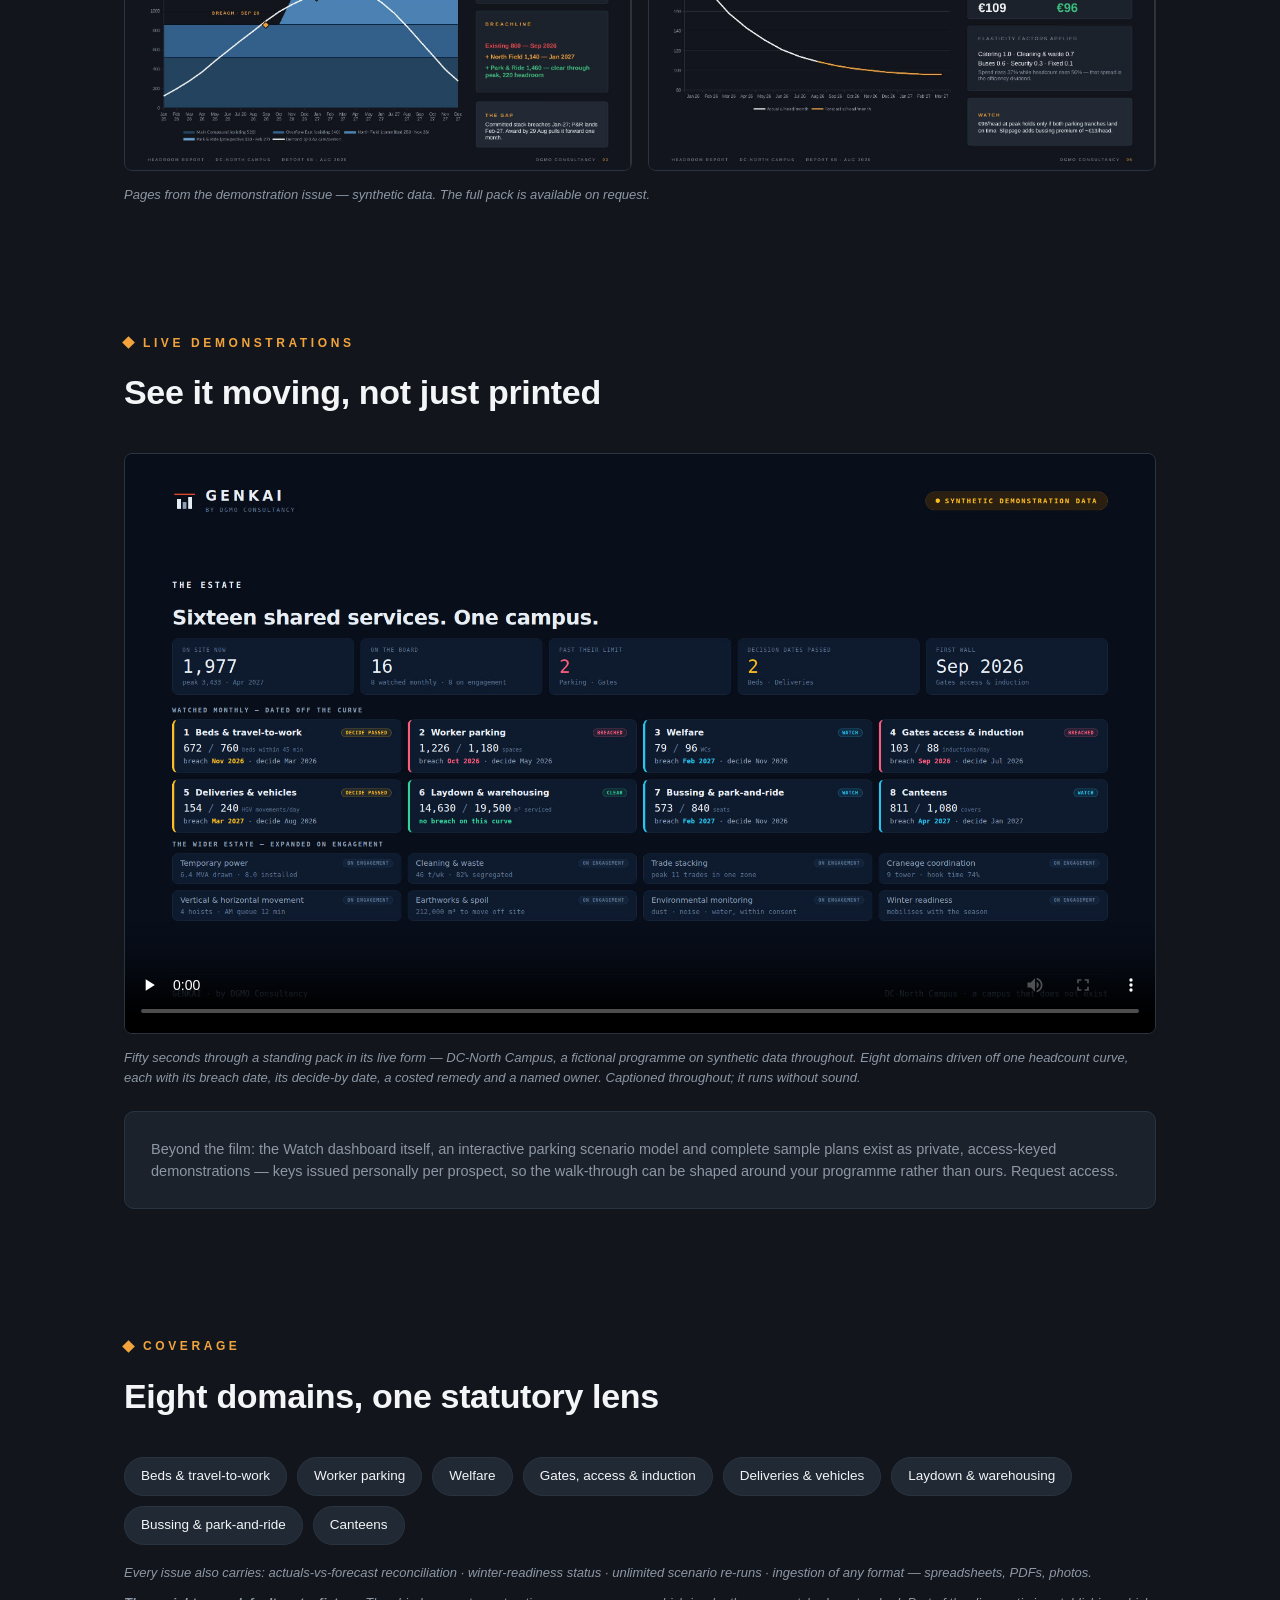
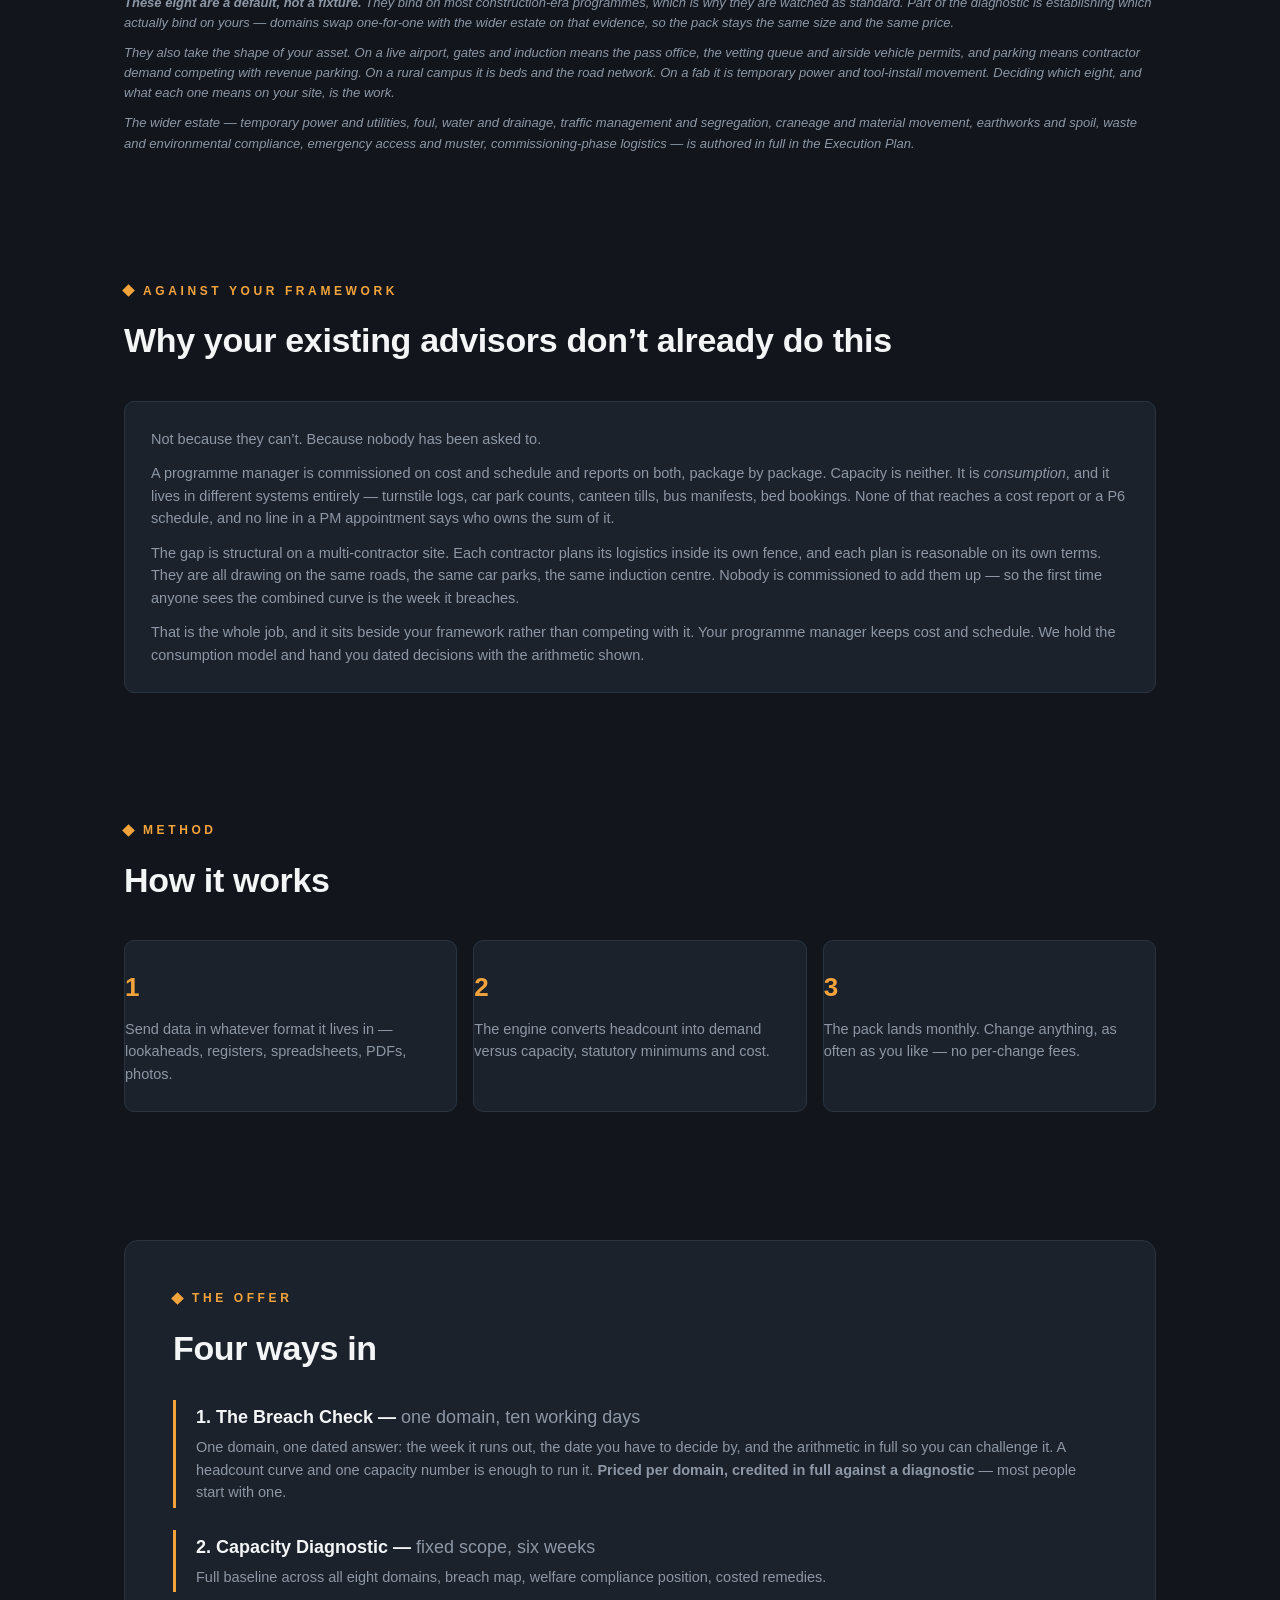
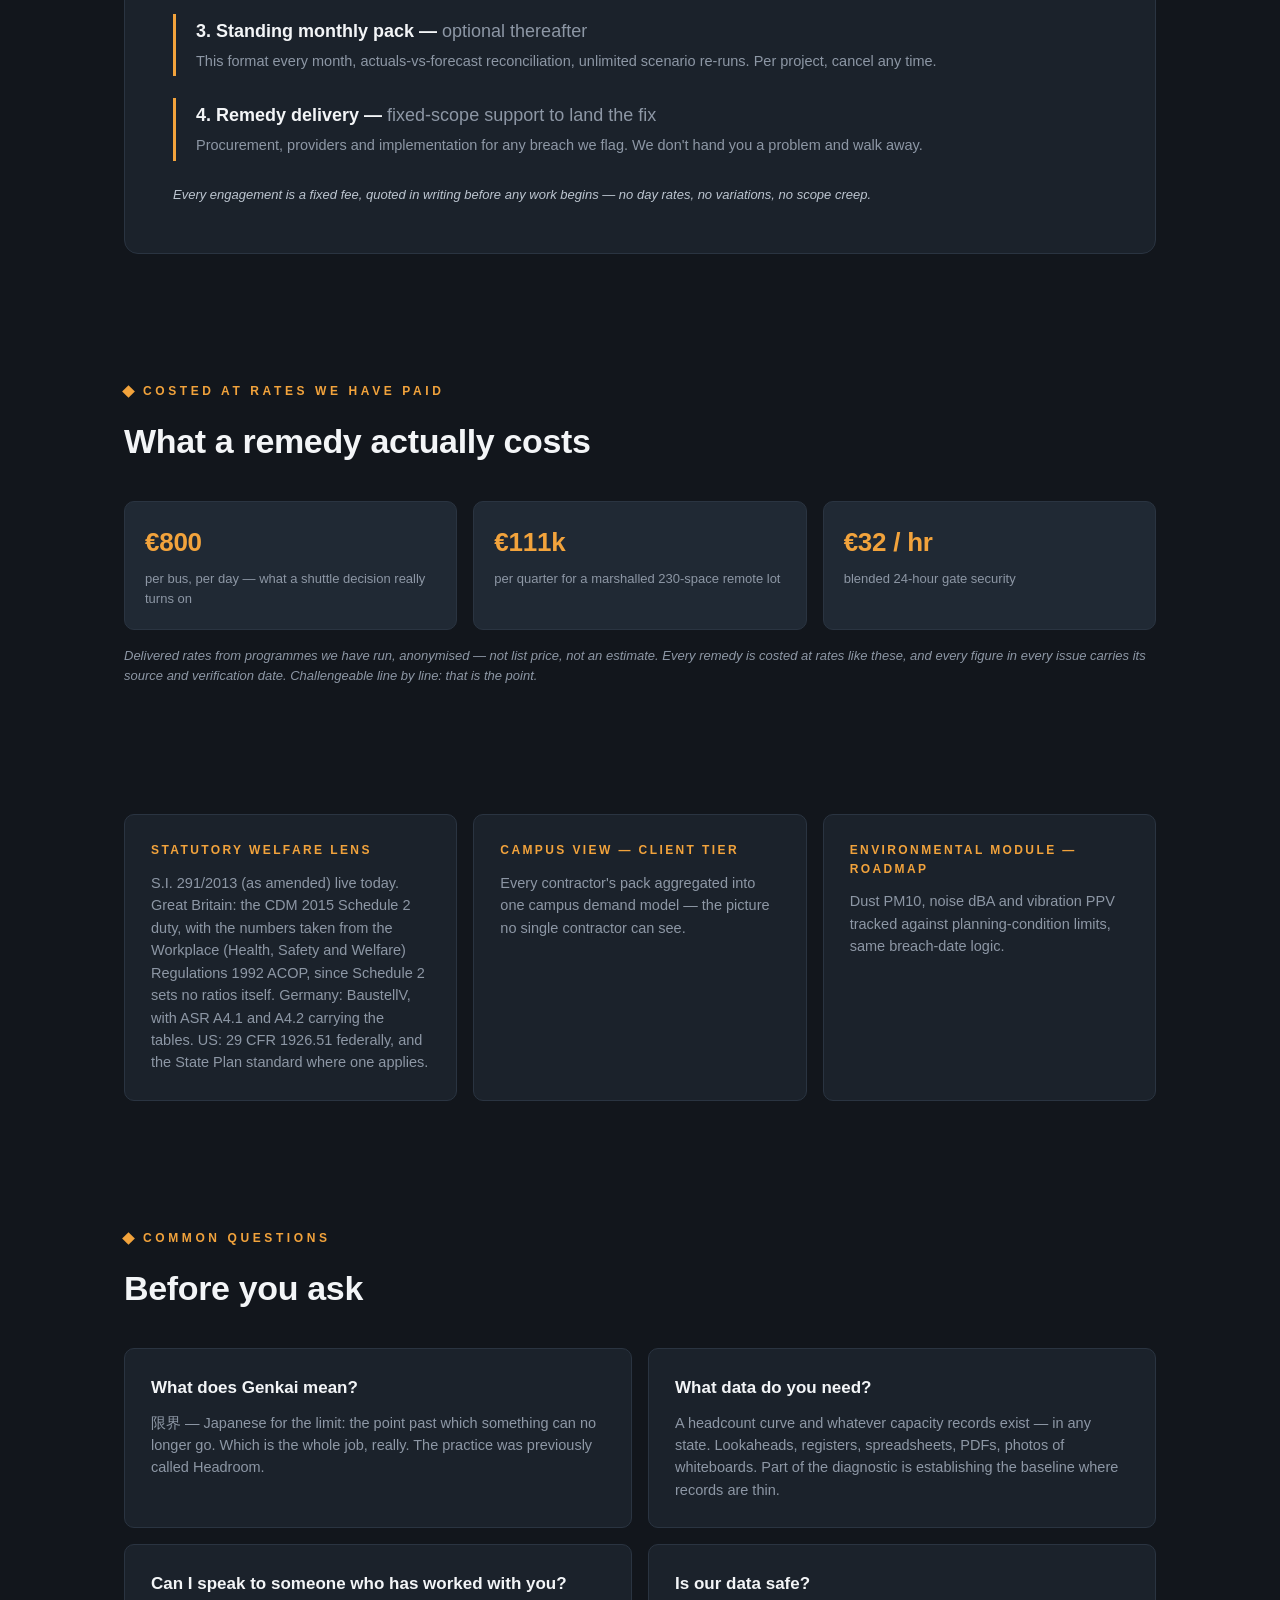
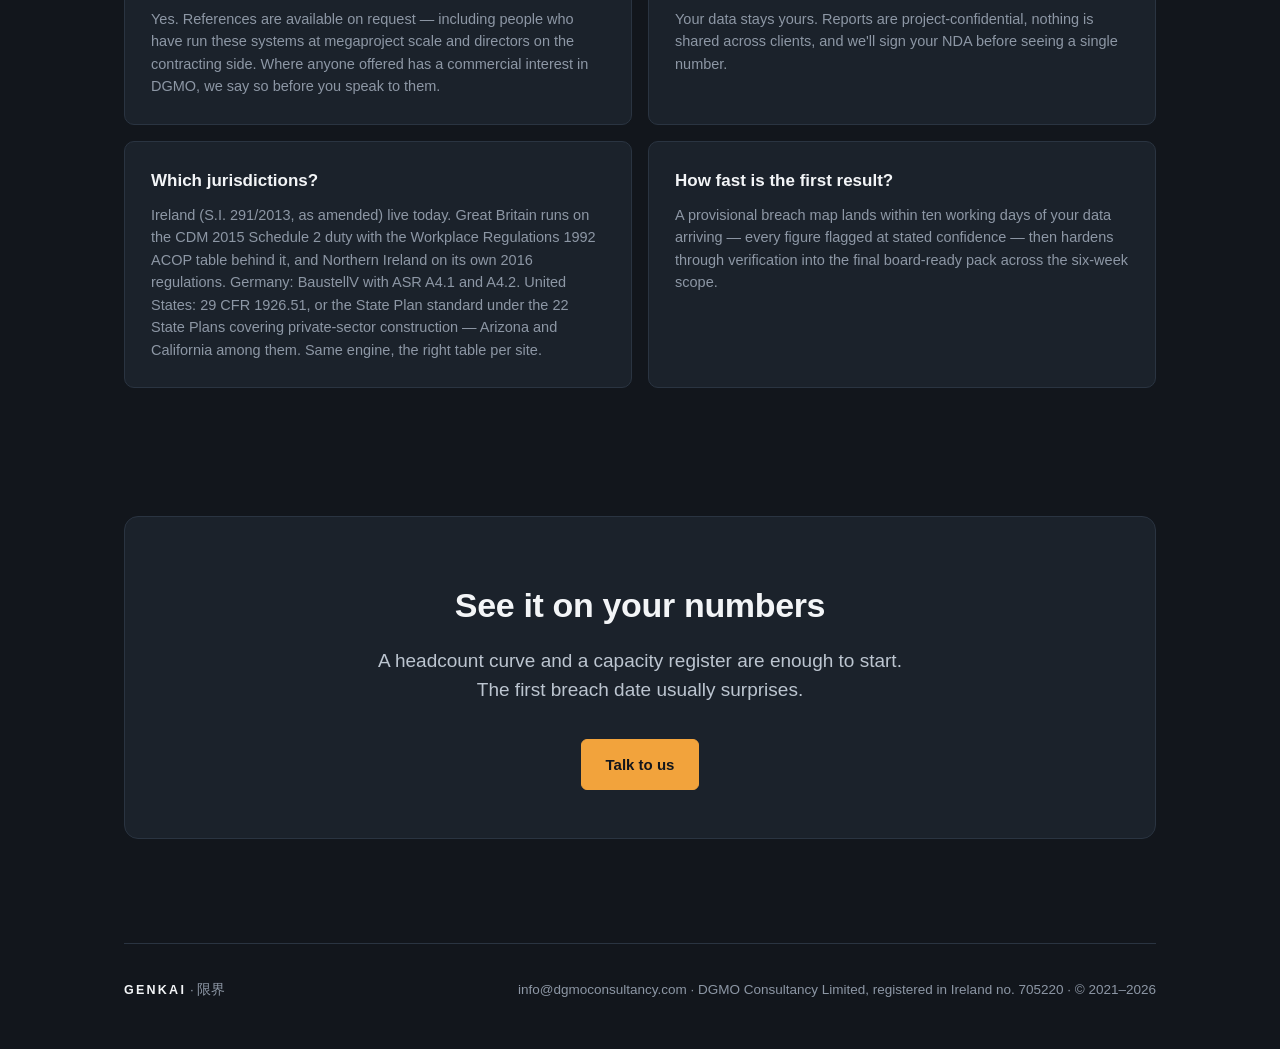
==== commit f4f608ad: "Point the Genkai page at the new film and poster Same three references as the homepage: video source" ====
--- a/genkai/index.html
+++ b/genkai/index.html
@@ -85,9 +85,9 @@
 <p class="overline">Live demonstrations</p>
 <h2>See it moving, not just printed</h2>
 </div>
-<video controls preload="none" playsinline poster="/assets/watch-poster.jpg" style="width:100%;border:1px solid var(--border);border-radius:8px;display:block;background:#12161C">
-<source src="/assets/headroom-watch.mp4" type="video/mp4">
-Your browser cannot play embedded video. <a href="/assets/headroom-watch.mp4">Download the film</a> instead.
+<video controls preload="none" playsinline poster="/assets/genkai-poster.jpg" style="width:100%;border:1px solid var(--border);border-radius:8px;display:block;background:#12161C">
+<source src="/assets/genkai-film-1080p.mp4" type="video/mp4">
+Your browser cannot play embedded video. <a href="/assets/genkai-film-1080p.mp4">Download the film</a> instead.
 </video>
 <p class="note" style="margin-top:14px">Fifty seconds through a standing pack in its live form — DC-North Campus, a fictional programme on synthetic data throughout. Eight domains driven off one headcount curve, each with its breach date, its decide-by date, a costed remedy and a named owner. Captioned throughout; it runs without sound.</p>
 <div class="card" style="margin-top:22px">
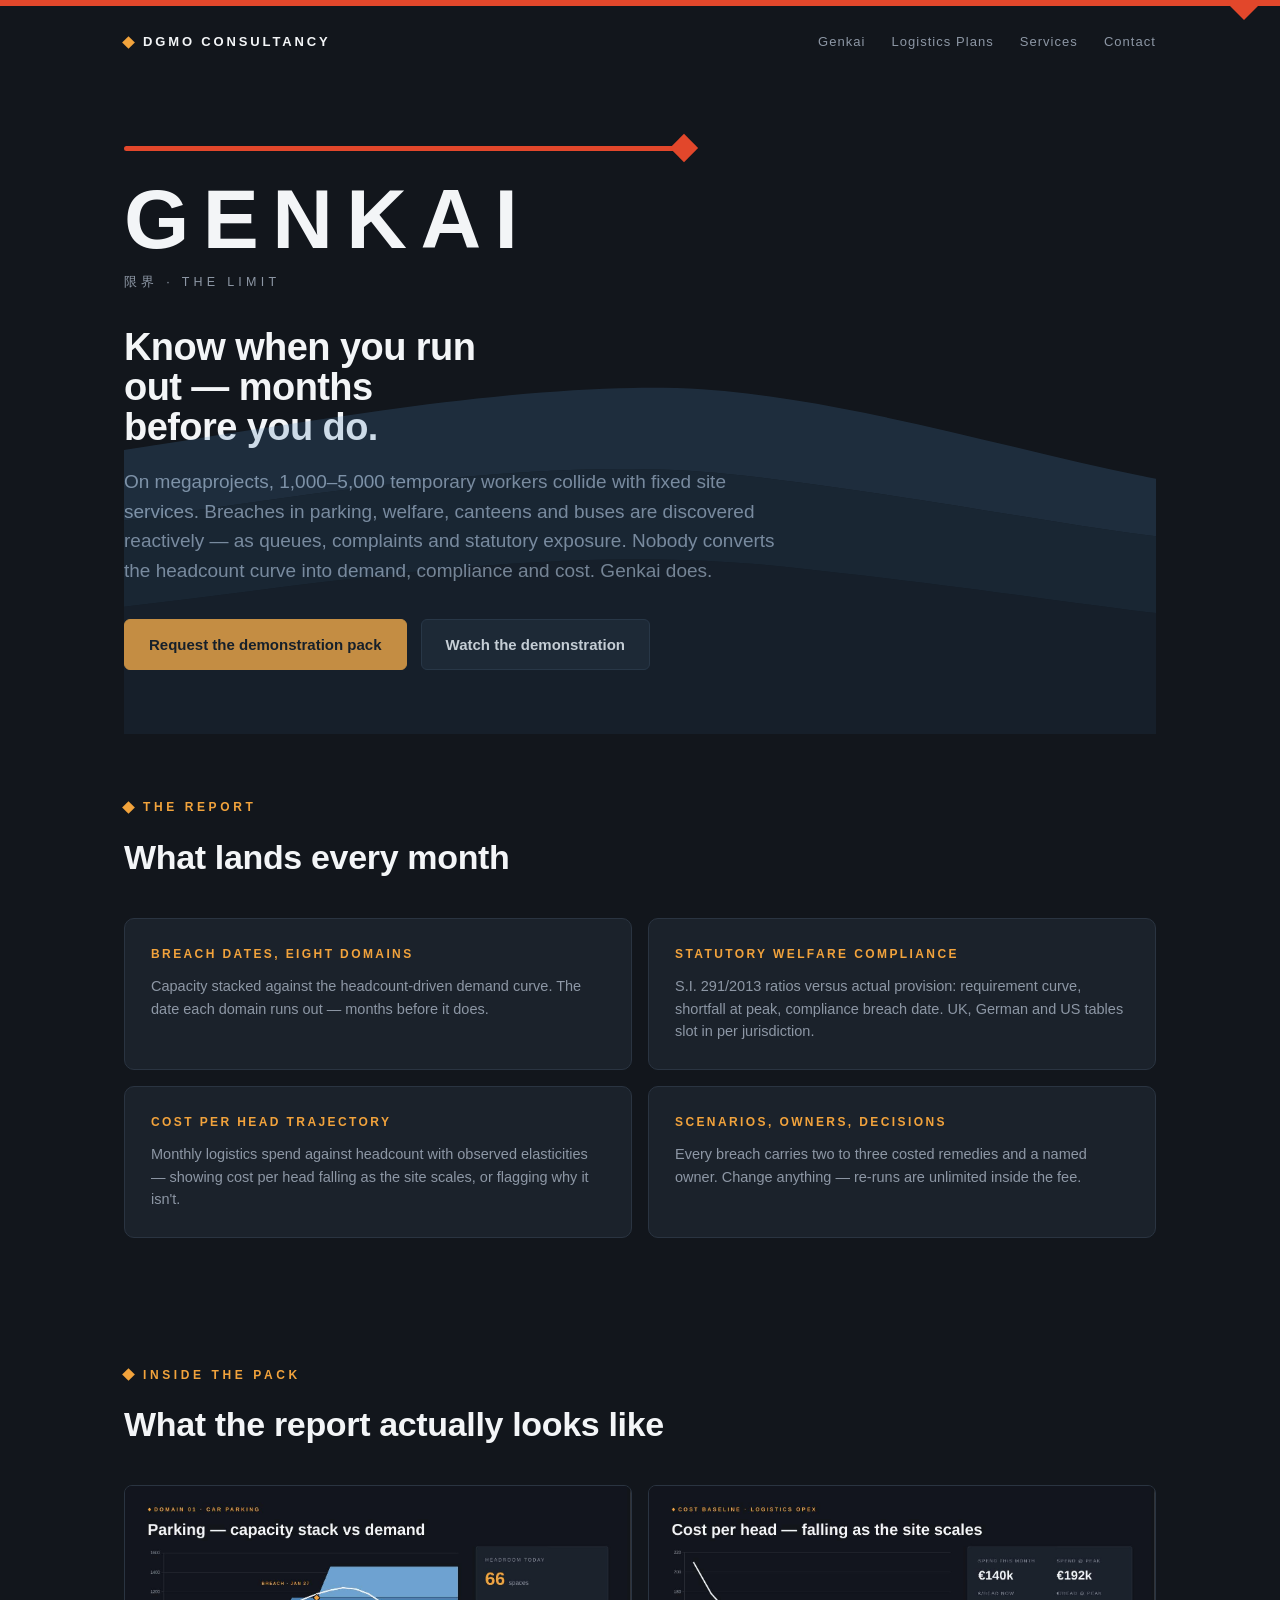
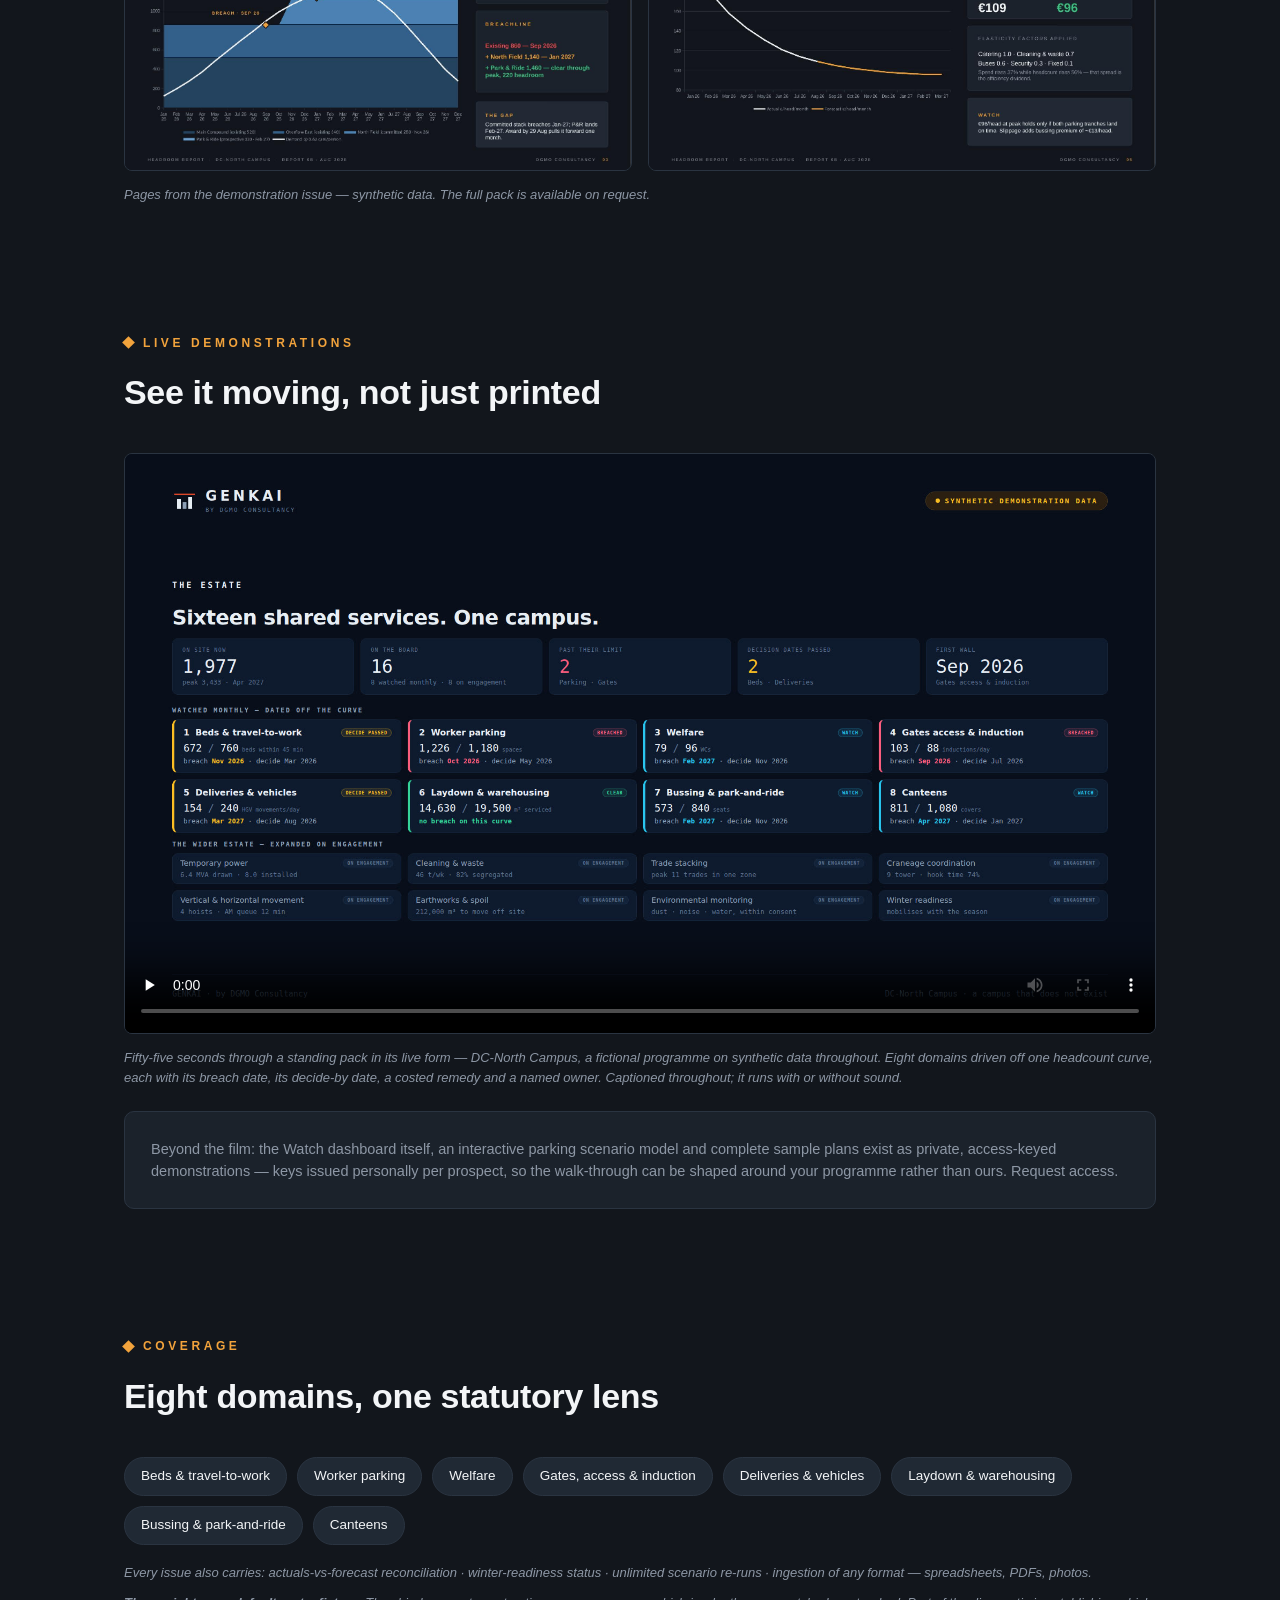
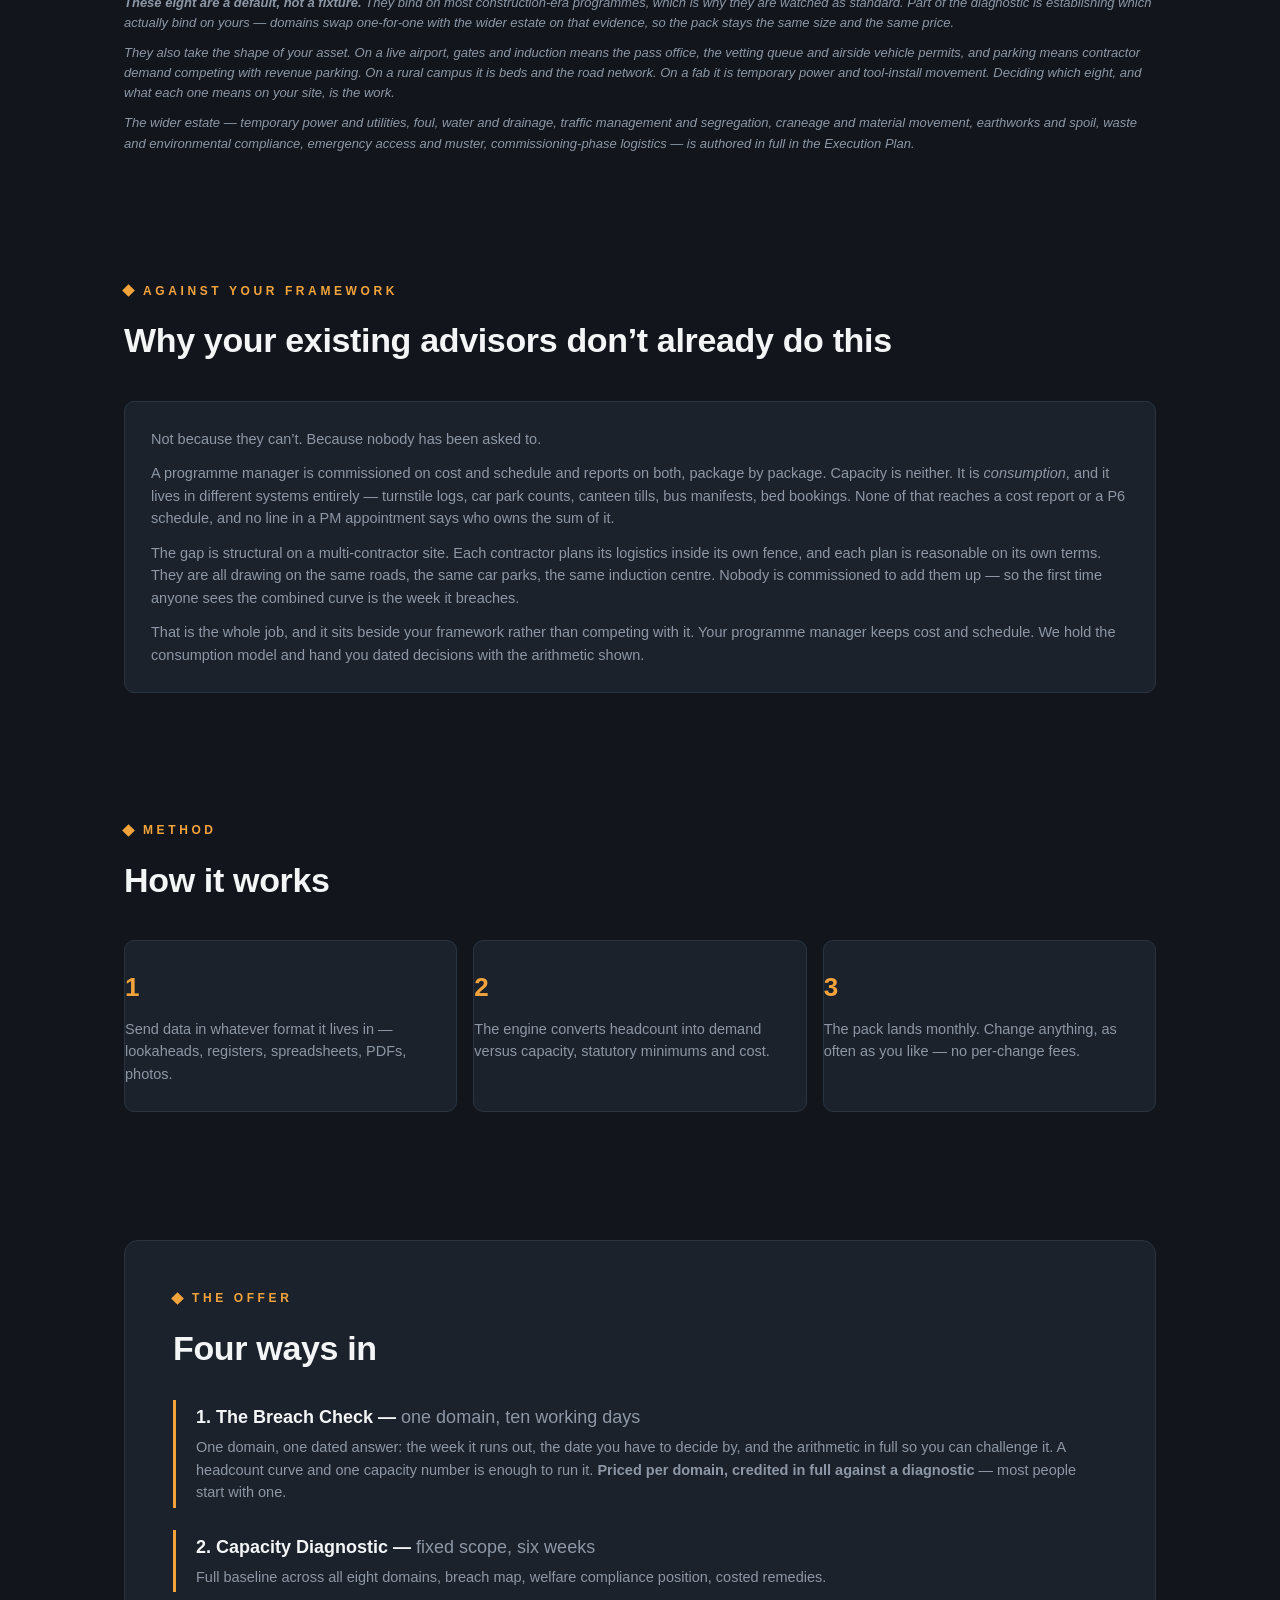
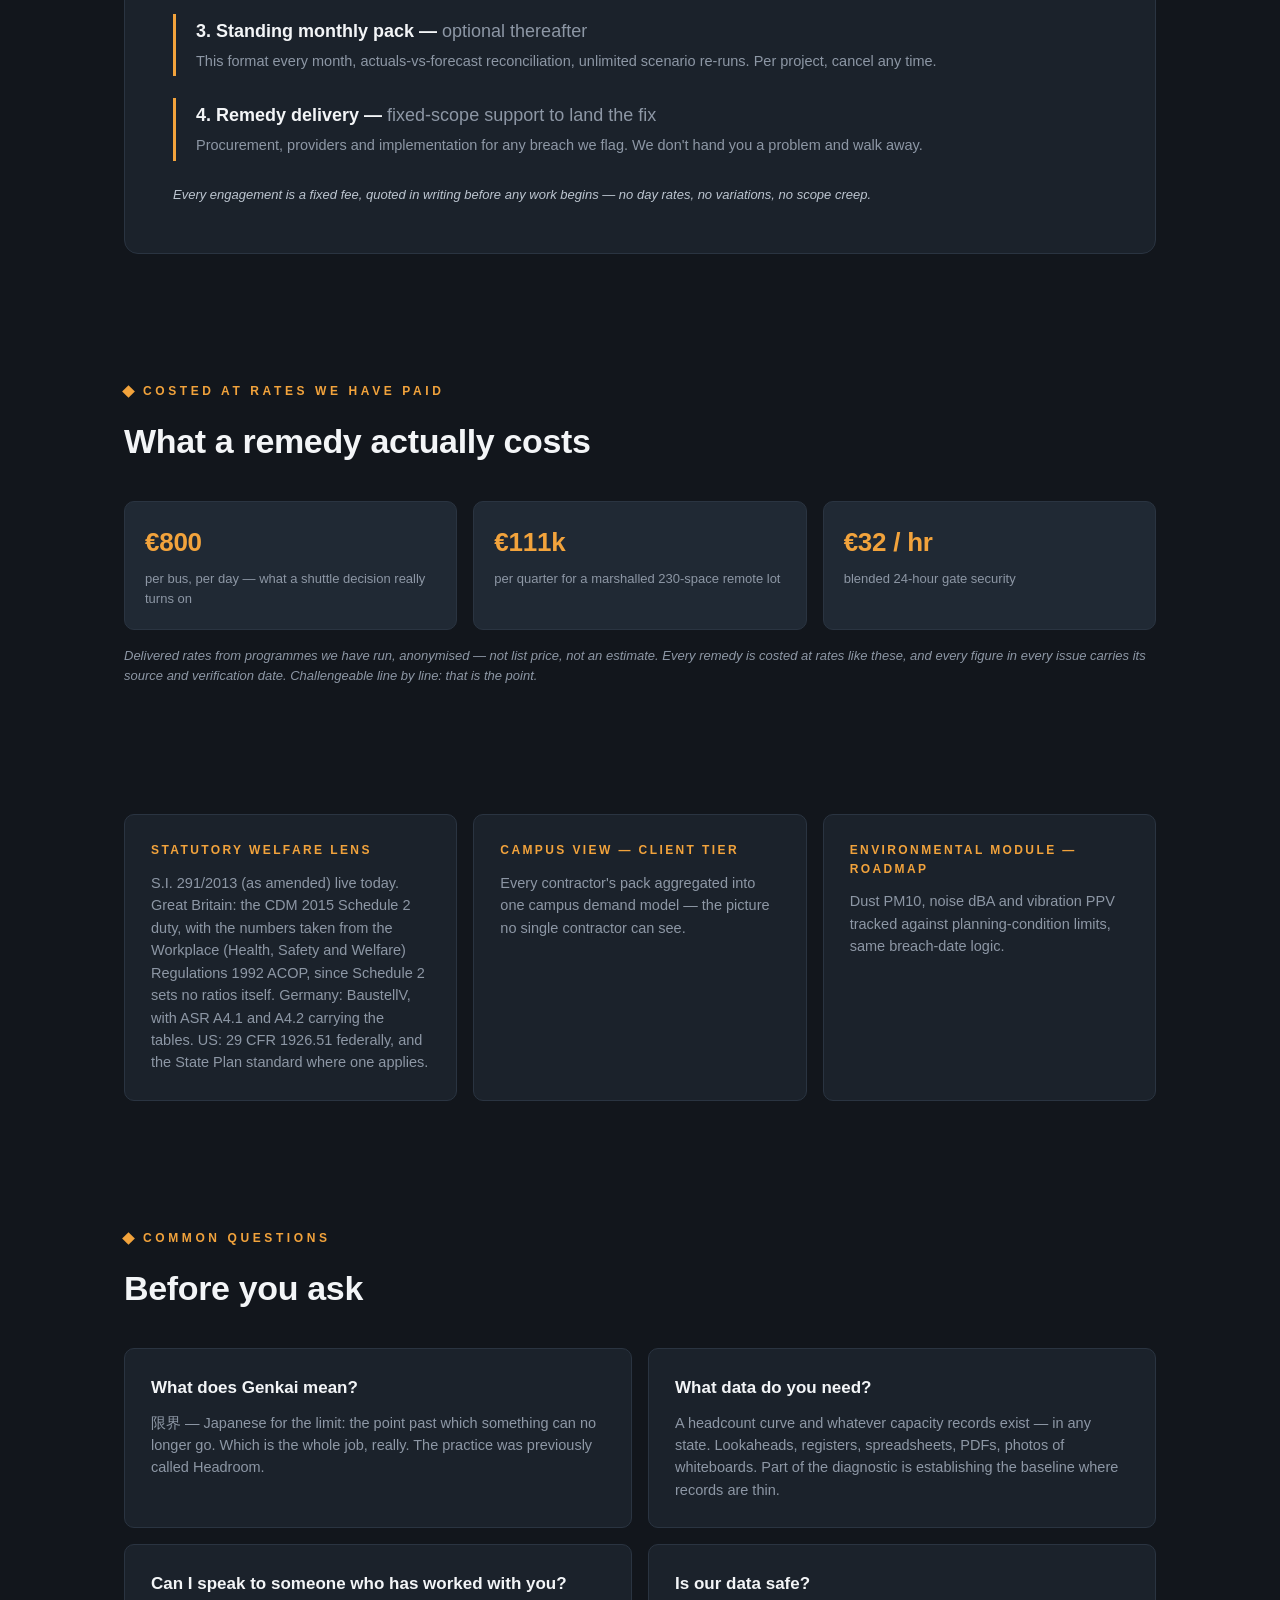
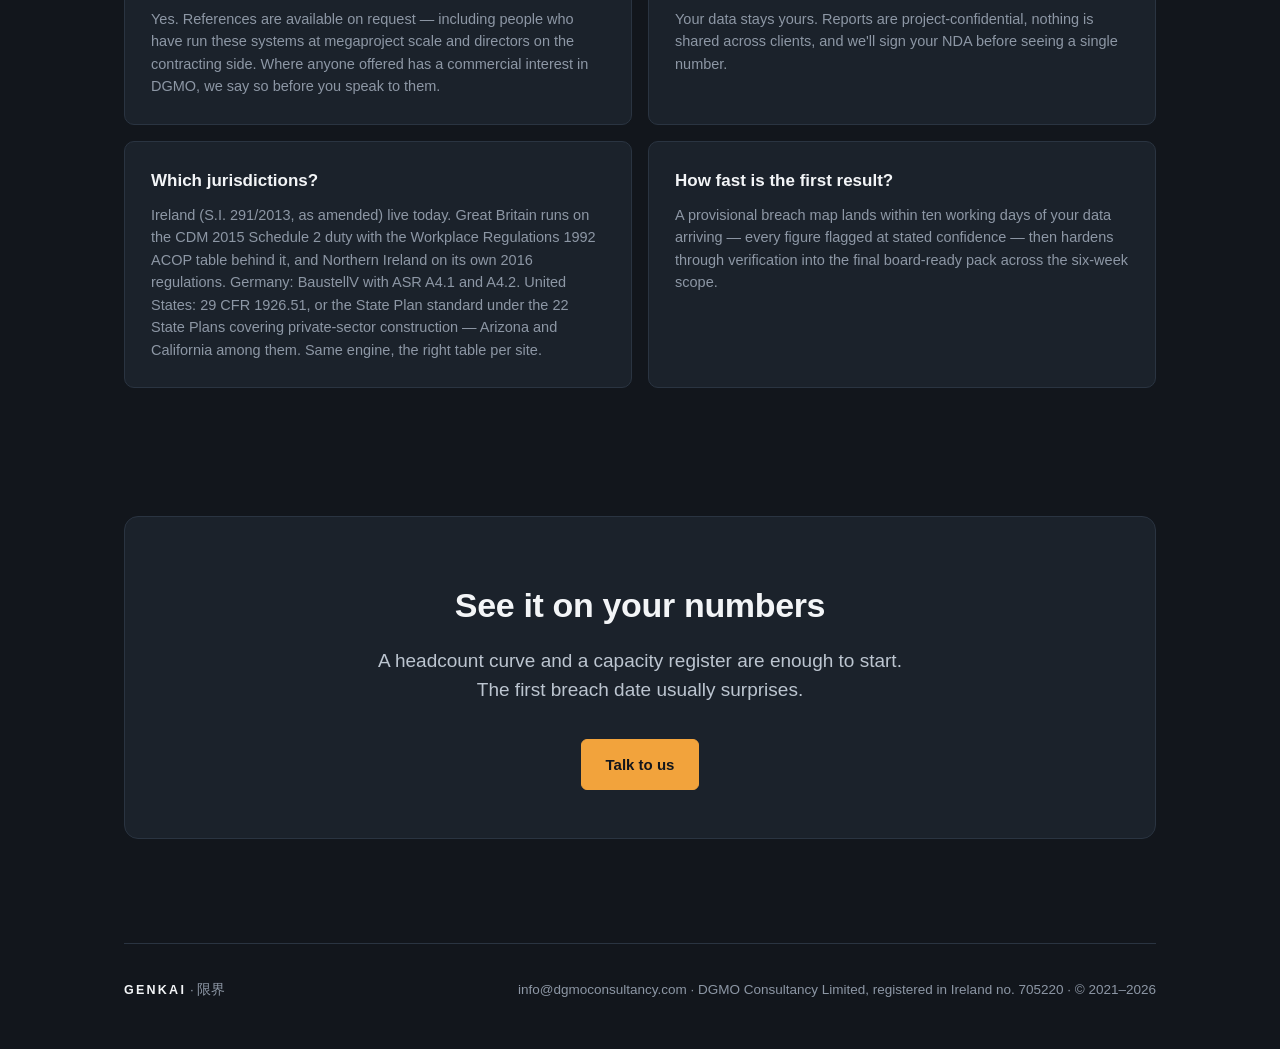
==== commit 5d5996d4: "Same film cache-bust and caption tweaks on the Genkai page Versioned film URL, fifty-five seconds, r" ====
--- a/genkai/index.html
+++ b/genkai/index.html
@@ -86,10 +86,10 @@
 <h2>See it moving, not just printed</h2>
 </div>
 <video controls preload="none" playsinline poster="/assets/genkai-poster.jpg" style="width:100%;border:1px solid var(--border);border-radius:8px;display:block;background:#12161C">
-<source src="/assets/genkai-film-1080p.mp4" type="video/mp4">
+<source src="/assets/genkai-film-1080p.mp4?v=2" type="video/mp4">
 Your browser cannot play embedded video. <a href="/assets/genkai-film-1080p.mp4">Download the film</a> instead.
 </video>
-<p class="note" style="margin-top:14px">Fifty seconds through a standing pack in its live form — DC-North Campus, a fictional programme on synthetic data throughout. Eight domains driven off one headcount curve, each with its breach date, its decide-by date, a costed remedy and a named owner. Captioned throughout; it runs without sound.</p>
+<p class="note" style="margin-top:14px">Fifty-five seconds through a standing pack in its live form — DC-North Campus, a fictional programme on synthetic data throughout. Eight domains driven off one headcount curve, each with its breach date, its decide-by date, a costed remedy and a named owner. Captioned throughout; it runs with or without sound.</p>
 <div class="card" style="margin-top:22px">
 <p>Beyond the film: the Watch dashboard itself, an interactive parking scenario model and complete sample plans exist as private, access-keyed demonstrations — keys issued personally per prospect, so the walk-through can be shaped around your programme rather than ours. <a href="mailto:info@dgmoconsultancy.com?subject=Demonstration%20access">Request access</a>.</p>
 </div>
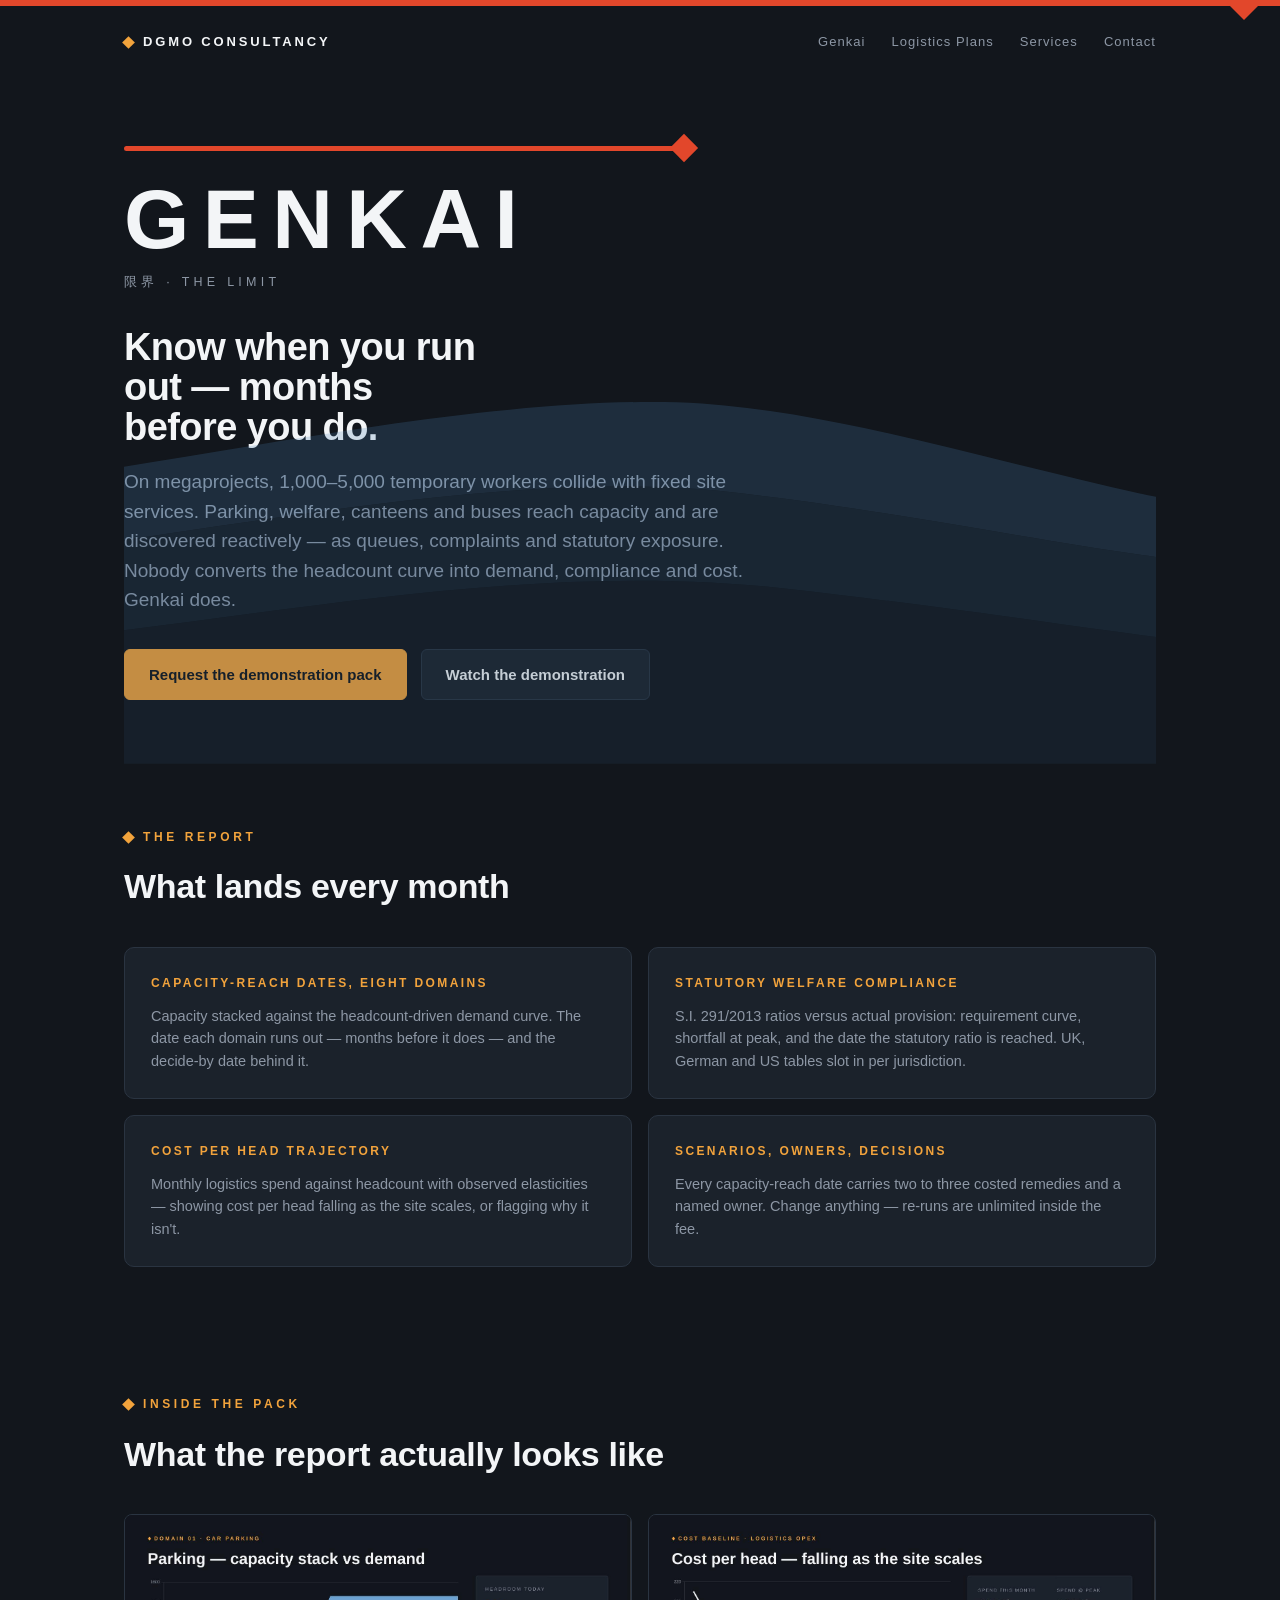
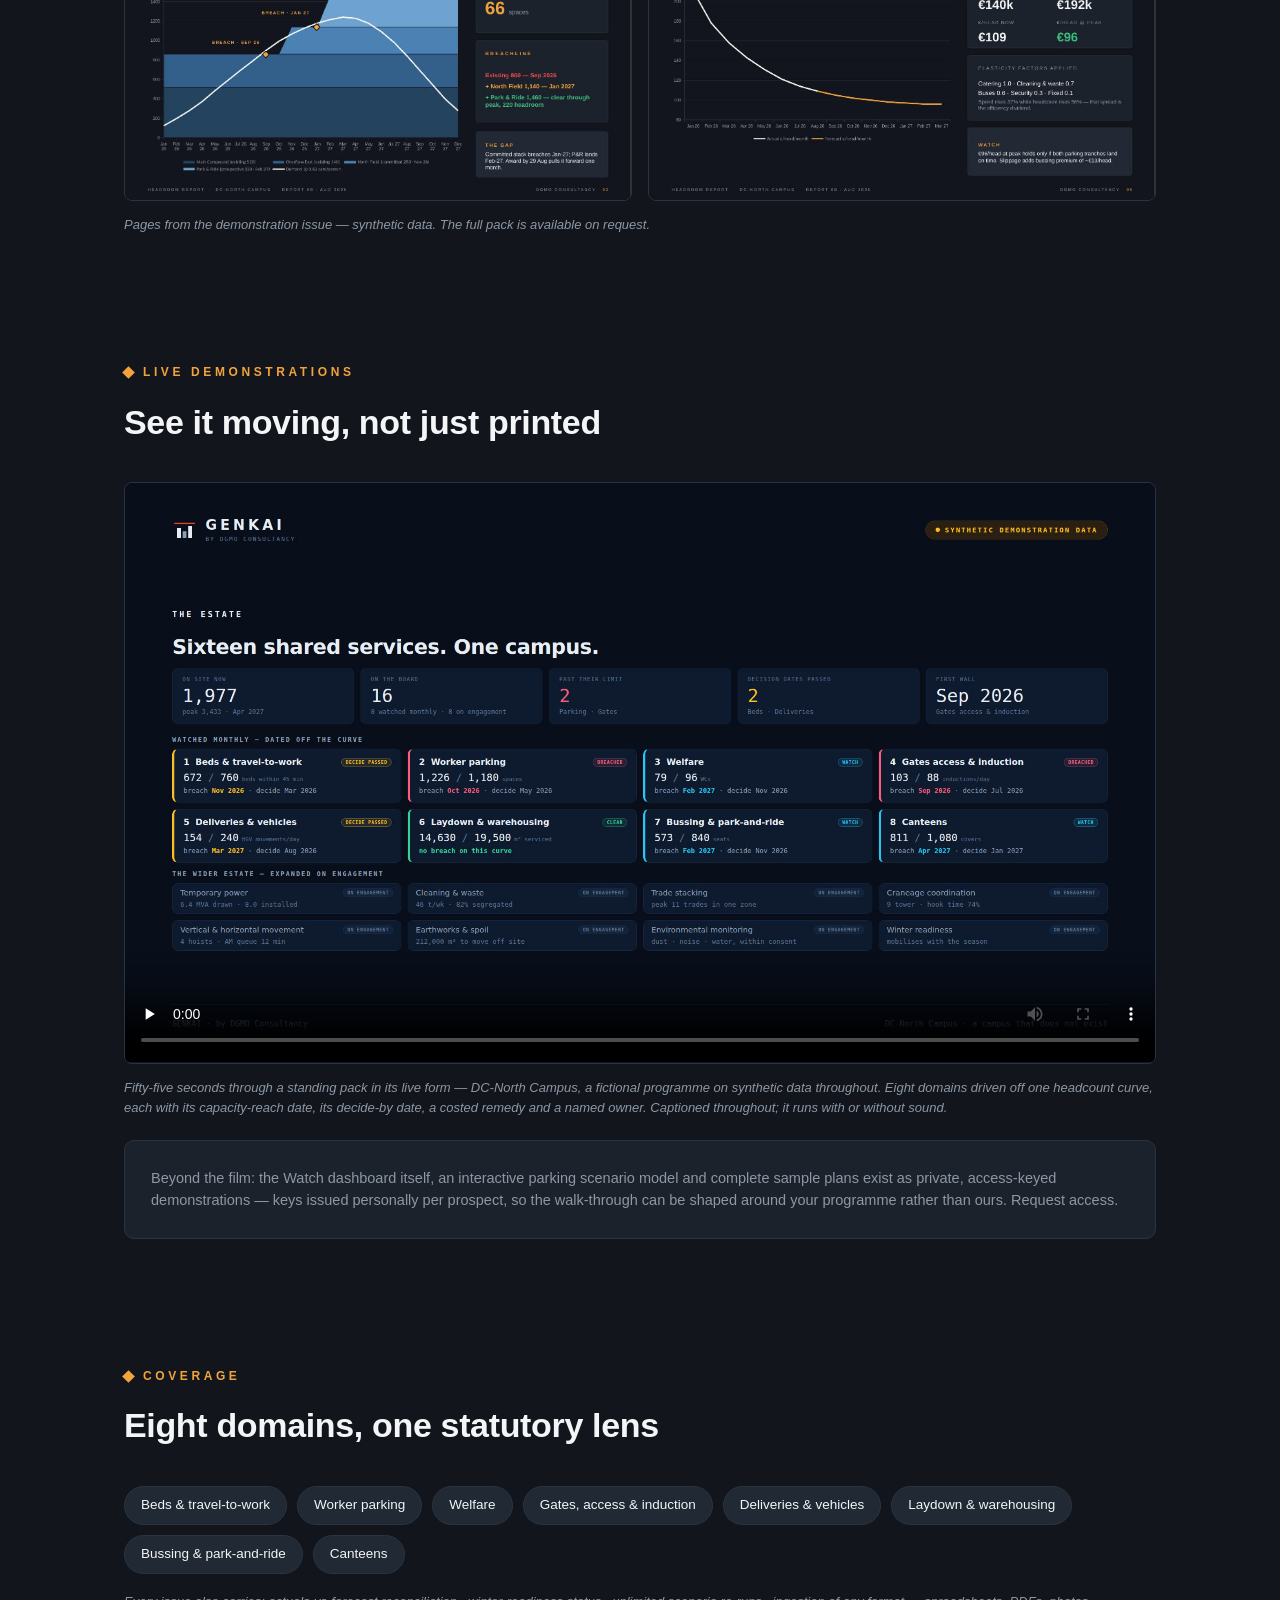
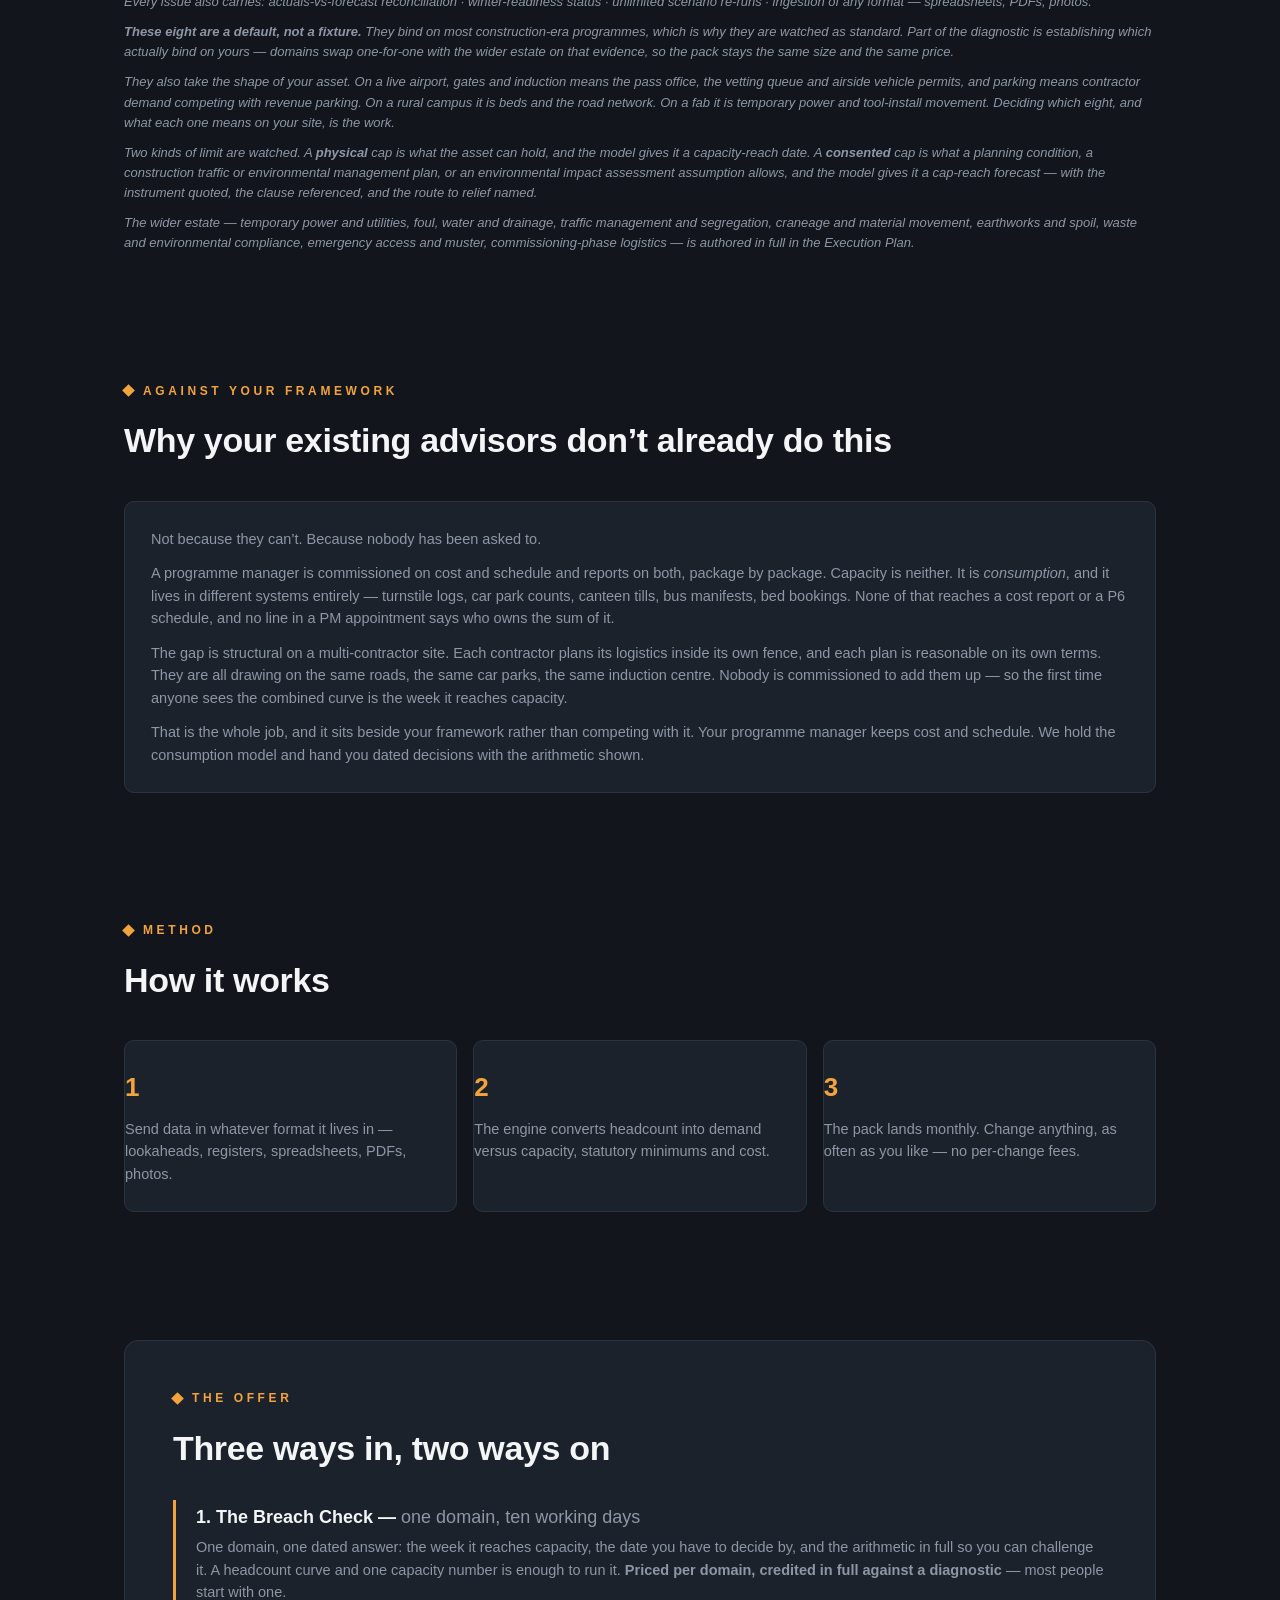
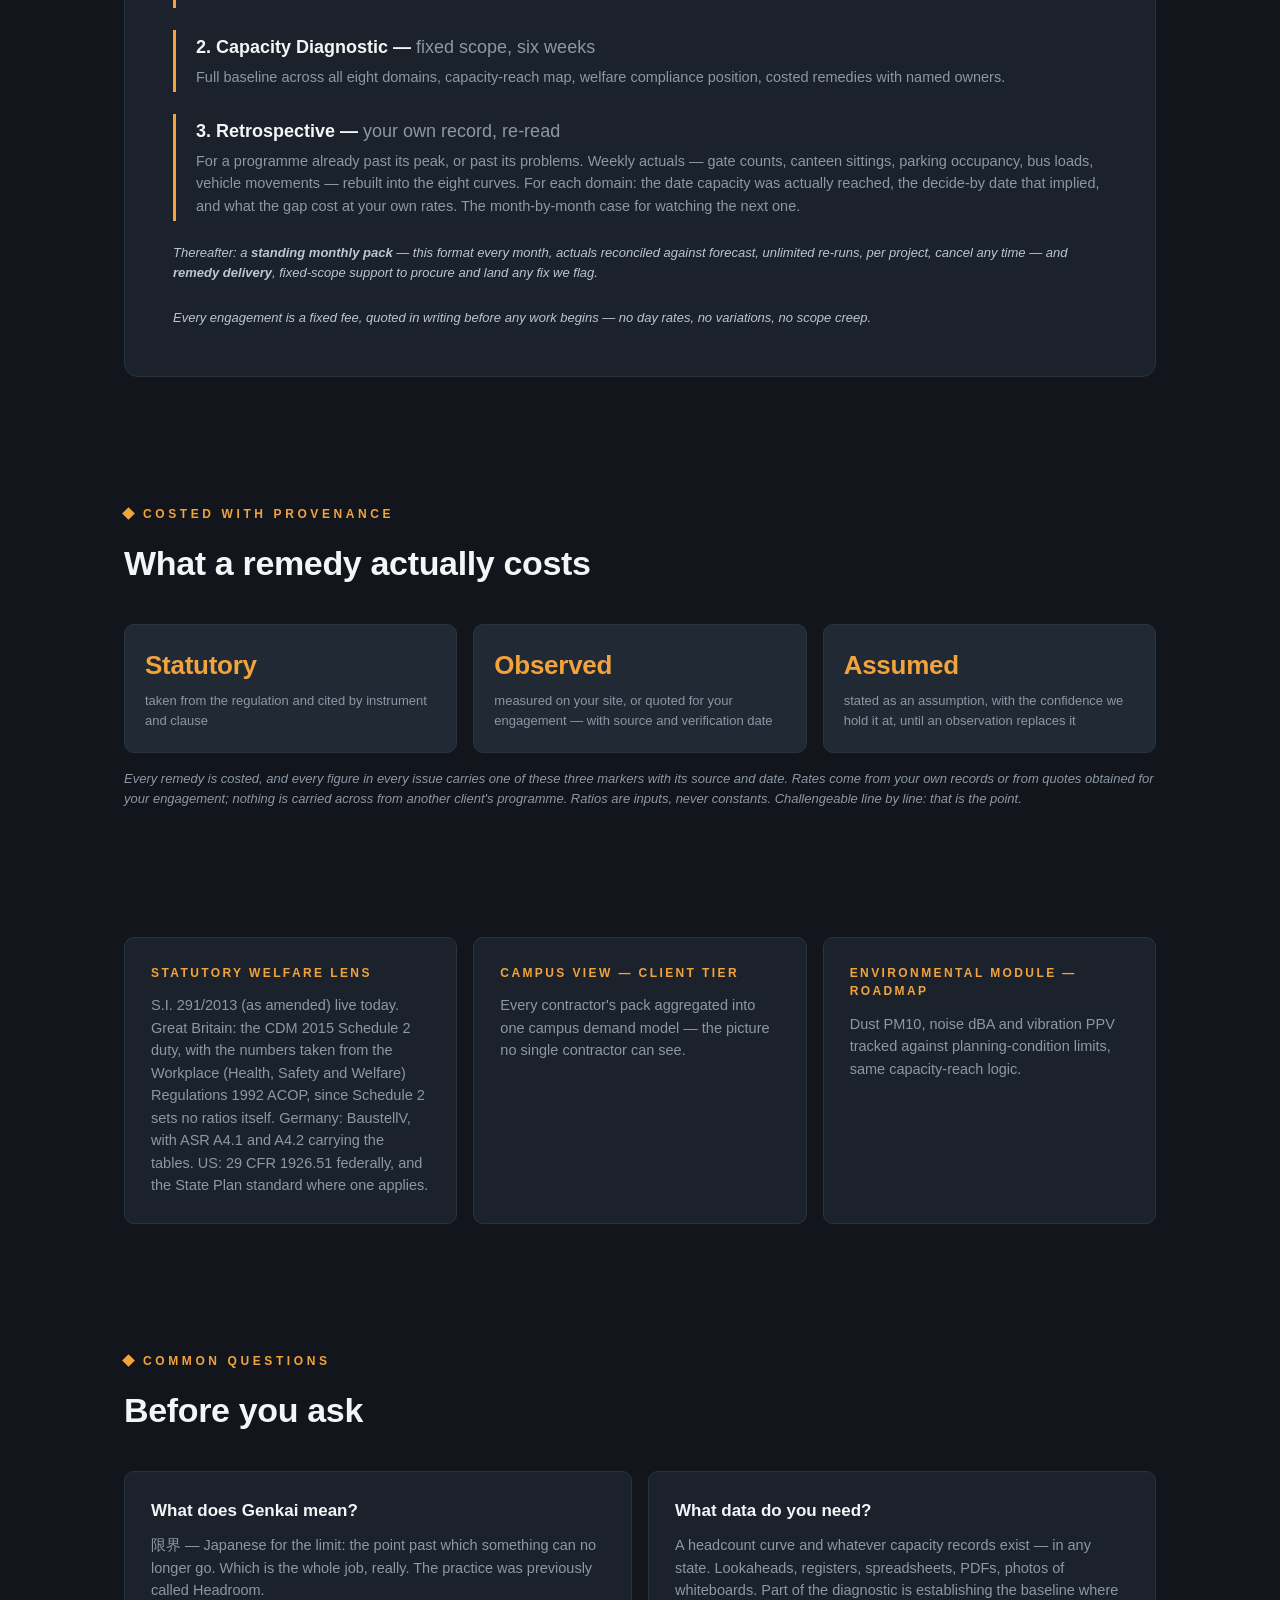
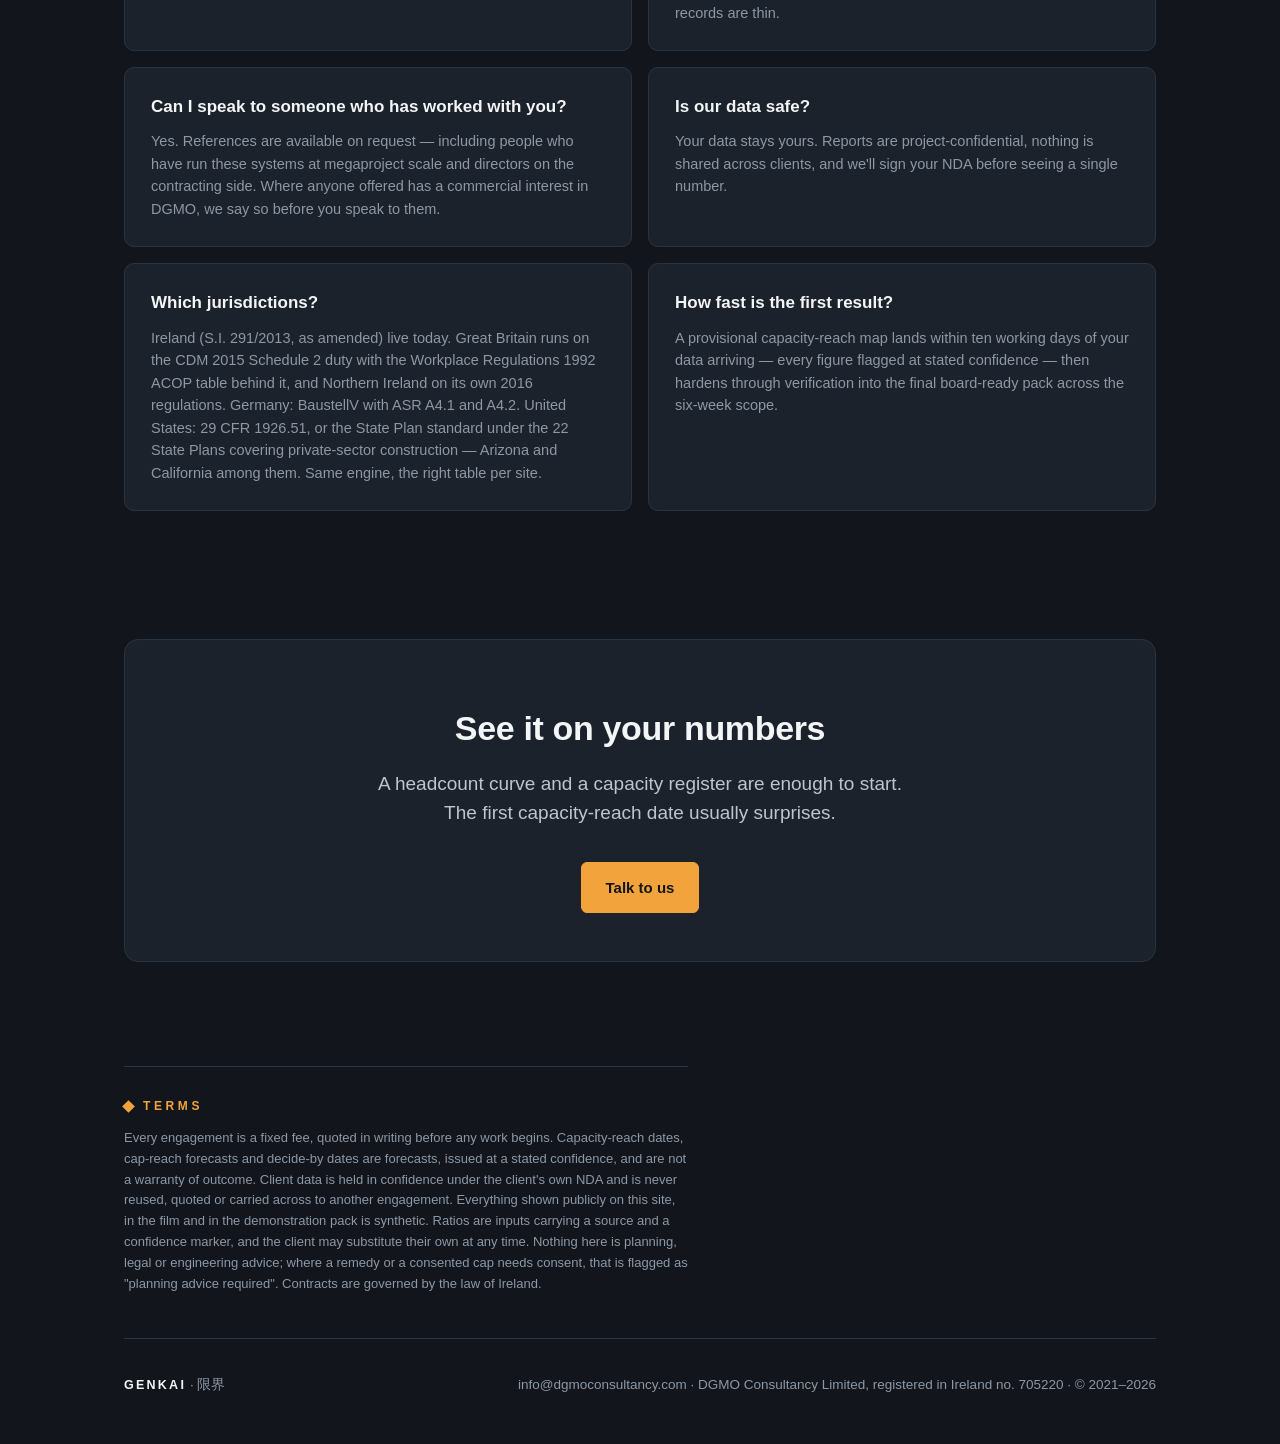
==== commit 0f25aa7b: "Genkai copy: capacity-reach wording, provenance markers, Retrospective, terms Identifying delivered " ====
--- a/genkai/index.html
+++ b/genkai/index.html
@@ -4,23 +4,23 @@
 <meta charset="utf-8">
 <meta name="viewport" content="width=device-width,initial-scale=1">
 <title>Genkai — Know when you run out, months before you do</title>
-<meta name="description" content="The standing monthly report for site logistics capacity, welfare and cost on megaprojects. Breach dates across eight domains, statutory welfare compliance, costed remedies and named owners.">
+<meta name="description" content="The standing monthly report for site logistics capacity, welfare and cost on megaprojects. Capacity-reach dates across eight domains, statutory welfare compliance, costed remedies and named owners.">
 <link rel="canonical" href="https://www.dgmoconsultancy.com/genkai/">
 <meta property="og:type" content="website">
 <meta property="og:site_name" content="DGMO Consultancy">
 <meta property="og:url" content="https://www.dgmoconsultancy.com/genkai/">
 <meta property="og:title" content="Genkai — Know when you run out, months before you do">
-<meta property="og:description" content="The standing monthly report for site logistics capacity, welfare and cost on megaprojects. Breach dates across eight domains, costed remedies, named owners.">
-<meta property="og:image" content="https://www.dgmoconsultancy.com/assets/og.png">
+<meta property="og:description" content="The standing monthly report for site logistics capacity, welfare and cost on megaprojects. Capacity-reach dates across eight domains, costed remedies, named owners.">
+<meta property="og:image" content="https://www.dgmoconsultancy.com/assets/og.png?v=2">
 <meta property="og:image:width" content="1200">
 <meta property="og:image:height" content="630">
 <meta property="og:image:alt" content="Genkai — know when you run out, months before you do">
 <meta name="twitter:card" content="summary_large_image">
 <meta name="twitter:title" content="Genkai — Know when you run out, months before you do">
-<meta name="twitter:description" content="The standing monthly report for site logistics capacity, welfare and cost on megaprojects. Breach dates across eight domains, costed remedies, named owners.">
-<meta name="twitter:image" content="https://www.dgmoconsultancy.com/assets/og.png">
+<meta name="twitter:description" content="The standing monthly report for site logistics capacity, welfare and cost on megaprojects. Capacity-reach dates across eight domains, costed remedies, named owners.">
+<meta name="twitter:image" content="https://www.dgmoconsultancy.com/assets/og.png?v=2">
 <meta name="robots" content="index,follow">
-<link rel="stylesheet" href="/assets/styles.css?v=2">
+<link rel="stylesheet" href="/assets/styles.css?v=3">
 <link rel="icon" href="/assets/favicon.svg" type="image/svg+xml">
 </head>
 <body>
@@ -48,7 +48,7 @@
 <div class="sub">限界 &middot; THE LIMIT</div>
 </div>
 <h1 style="font-size:clamp(24px,3.6vw,38px);margin-top:34px">Know when you run out — months before you do.</h1>
-<p class="lede">On megaprojects, 1,000–5,000 temporary workers collide with fixed site services. Breaches in parking, welfare, canteens and buses are discovered reactively — as queues, complaints and statutory exposure. Nobody converts the headcount curve into demand, compliance and cost. Genkai does.</p>
+<p class="lede">On megaprojects, 1,000–5,000 temporary workers collide with fixed site services. Parking, welfare, canteens and buses reach capacity and are discovered reactively — as queues, complaints and statutory exposure. Nobody converts the headcount curve into demand, compliance and cost. Genkai does.</p>
 <div class="cta-row">
 <a class="btn primary" href="mailto:info@dgmoconsultancy.com?subject=Genkai%20demonstration%20pack">Request the demonstration pack</a>
 <a class="btn" href="#film">Watch the demonstration</a>
@@ -61,10 +61,10 @@
 <h2>What lands every month</h2>
 </div>
 <div class="grid g2">
-<div class="card"><span class="k">Breach dates, eight domains</span><p>Capacity stacked against the headcount-driven demand curve. The date each domain runs out — months before it does.</p></div>
-<div class="card"><span class="k">Statutory welfare compliance</span><p>S.I. 291/2013 ratios versus actual provision: requirement curve, shortfall at peak, compliance breach date. UK, German and US tables slot in per jurisdiction.</p></div>
+<div class="card"><span class="k">Capacity-reach dates, eight domains</span><p>Capacity stacked against the headcount-driven demand curve. The date each domain runs out — months before it does — and the decide-by date behind it.</p></div>
+<div class="card"><span class="k">Statutory welfare compliance</span><p>S.I. 291/2013 ratios versus actual provision: requirement curve, shortfall at peak, and the date the statutory ratio is reached. UK, German and US tables slot in per jurisdiction.</p></div>
 <div class="card"><span class="k">Cost per head trajectory</span><p>Monthly logistics spend against headcount with observed elasticities — showing cost per head falling as the site scales, or flagging why it isn't.</p></div>
-<div class="card"><span class="k">Scenarios, owners, decisions</span><p>Every breach carries two to three costed remedies and a named owner. Change anything — re-runs are unlimited inside the fee.</p></div>
+<div class="card"><span class="k">Scenarios, owners, decisions</span><p>Every capacity-reach date carries two to three costed remedies and a named owner. Change anything — re-runs are unlimited inside the fee.</p></div>
 </div>
 </section>
 
@@ -74,7 +74,7 @@
 <h2>What the report actually looks like</h2>
 </div>
 <div class="grid g2">
-<figure style="margin:0"><img src="/assets/pack/s3.jpg" alt="Car parking capacity chart — demand curve against capacity steps with breach date flagged" style="width:100%;border:1px solid var(--border);border-radius:8px;display:block"></figure>
+<figure style="margin:0"><img src="/assets/pack/s3.jpg" alt="Car parking capacity chart — demand curve against capacity steps with the capacity-reach date flagged" style="width:100%;border:1px solid var(--border);border-radius:8px;display:block"></figure>
 <figure style="margin:0"><img src="/assets/pack/s5.jpg" alt="Cost per head trajectory slide — monthly logistics spend against headcount" style="width:100%;border:1px solid var(--border);border-radius:8px;display:block"></figure>
 </div>
 <p class="note" style="margin-top:14px">Pages from the demonstration issue — synthetic data. The full pack is available on request.</p>
@@ -89,7 +89,7 @@
 <source src="/assets/genkai-film-1080p.mp4?v=2" type="video/mp4">
 Your browser cannot play embedded video. <a href="/assets/genkai-film-1080p.mp4">Download the film</a> instead.
 </video>
-<p class="note" style="margin-top:14px">Fifty-five seconds through a standing pack in its live form — DC-North Campus, a fictional programme on synthetic data throughout. Eight domains driven off one headcount curve, each with its breach date, its decide-by date, a costed remedy and a named owner. Captioned throughout; it runs with or without sound.</p>
+<p class="note" style="margin-top:14px">Fifty-five seconds through a standing pack in its live form — DC-North Campus, a fictional programme on synthetic data throughout. Eight domains driven off one headcount curve, each with its capacity-reach date, its decide-by date, a costed remedy and a named owner. Captioned throughout; it runs with or without sound.</p>
 <div class="card" style="margin-top:22px">
 <p>Beyond the film: the Watch dashboard itself, an interactive parking scenario model and complete sample plans exist as private, access-keyed demonstrations — keys issued personally per prospect, so the walk-through can be shaped around your programme rather than ours. <a href="mailto:info@dgmoconsultancy.com?subject=Demonstration%20access">Request access</a>.</p>
 </div>
@@ -106,6 +106,7 @@
 <p class="note" style="margin-top:18px">Every issue also carries: actuals-vs-forecast reconciliation · winter-readiness status · unlimited scenario re-runs · ingestion of any format — spreadsheets, PDFs, photos.</p>
 <p class="note" style="margin-top:10px"><strong>These eight are a default, not a fixture.</strong> They bind on most construction-era programmes, which is why they are watched as standard. Part of the diagnostic is establishing which actually bind on yours — domains swap one-for-one with the wider estate on that evidence, so the pack stays the same size and the same price.</p>
 <p class="note" style="margin-top:10px">They also take the shape of your asset. On a live airport, gates and induction means the pass office, the vetting queue and airside vehicle permits, and parking means contractor demand competing with revenue parking. On a rural campus it is beds and the road network. On a fab it is temporary power and tool-install movement. Deciding which eight, and what each one means on your site, is the work.</p>
+<p class="note" style="margin-top:10px">Two kinds of limit are watched. A <strong>physical</strong> cap is what the asset can hold, and the model gives it a capacity-reach date. A <strong>consented</strong> cap is what a planning condition, a construction traffic or environmental management plan, or an environmental impact assessment assumption allows, and the model gives it a cap-reach forecast — with the instrument quoted, the clause referenced, and the route to relief named.</p>
 <p class="note" style="margin-top:10px">The wider estate — temporary power and utilities, foul, water and drainage, traffic management and segregation, craneage and material movement, earthworks and spoil, waste and environmental compliance, emergency access and muster, commissioning-phase logistics — is authored in full in <a href="/logistics-plans/">the Execution Plan</a>.</p>
 </section>
 
@@ -117,7 +118,7 @@
 <div class="card">
 <p>Not because they can&rsquo;t. Because nobody has been asked to.</p>
 <p style="margin-top:12px">A programme manager is commissioned on cost and schedule and reports on both, package by package. Capacity is neither. It is <em>consumption</em>, and it lives in different systems entirely &mdash; turnstile logs, car park counts, canteen tills, bus manifests, bed bookings. None of that reaches a cost report or a P6 schedule, and no line in a PM appointment says who owns the sum of it.</p>
-<p style="margin-top:12px">The gap is structural on a multi-contractor site. Each contractor plans its logistics inside its own fence, and each plan is reasonable on its own terms. They are all drawing on the same roads, the same car parks, the same induction centre. Nobody is commissioned to add them up &mdash; so the first time anyone sees the combined curve is the week it breaches.</p>
+<p style="margin-top:12px">The gap is structural on a multi-contractor site. Each contractor plans its logistics inside its own fence, and each plan is reasonable on its own terms. They are all drawing on the same roads, the same car parks, the same induction centre. Nobody is commissioned to add them up &mdash; so the first time anyone sees the combined curve is the week it reaches capacity.</p>
 <p style="margin-top:12px">That is the whole job, and it sits beside your framework rather than competing with it. Your programme manager keeps cost and schedule. We hold the consumption model and hand you dated decisions with the arithmetic shown.</p>
 </div>
 </section>
@@ -137,24 +138,21 @@
 <section>
 <div class="band">
 <p class="overline">The offer</p>
-<h2>Four ways in</h2>
+<h2>Three ways in, two ways on</h2>
 <div style="margin-top:26px">
 <div class="tier">
 <h3>1. The Breach Check — <span class="price">one domain, ten working days</span></h3>
-<p>One domain, one dated answer: the week it runs out, the date you have to decide by, and the arithmetic in full so you can challenge it. A headcount curve and one capacity number is enough to run it. <strong>Priced per domain, credited in full against a diagnostic</strong> &mdash; most people start with one.</p>
+<p>One domain, one dated answer: the week it reaches capacity, the date you have to decide by, and the arithmetic in full so you can challenge it. A headcount curve and one capacity number is enough to run it. <strong>Priced per domain, credited in full against a diagnostic</strong> &mdash; most people start with one.</p>
 </div>
 <div class="tier">
 <h3>2. Capacity Diagnostic — <span class="price">fixed scope, six weeks</span></h3>
-<p>Full baseline across all eight domains, breach map, welfare compliance position, costed remedies.</p>
+<p>Full baseline across all eight domains, capacity-reach map, welfare compliance position, costed remedies with named owners.</p>
 </div>
 <div class="tier">
-<h3>3. Standing monthly pack — <span class="price">optional thereafter</span></h3>
-<p>This format every month, actuals-vs-forecast reconciliation, unlimited scenario re-runs. Per project, cancel any time.</p>
-</div>
-<div class="tier">
-<h3>4. Remedy delivery — <span class="price">fixed-scope support to land the fix</span></h3>
-<p>Procurement, providers and implementation for any breach we flag. We don't hand you a problem and walk away.</p>
-</div>
+<h3>3. Retrospective — <span class="price">your own record, re-read</span></h3>
+<p>For a programme already past its peak, or past its problems. Weekly actuals &mdash; gate counts, canteen sittings, parking occupancy, bus loads, vehicle movements &mdash; rebuilt into the eight curves. For each domain: the date capacity was actually reached, the decide-by date that implied, and what the gap cost at your own rates. The month-by-month case for watching the next one.</p>
+</div>
+<p class="note" style="margin-top:18px">Thereafter: a <strong>standing monthly pack</strong> &mdash; this format every month, actuals reconciled against forecast, unlimited re-runs, per project, cancel any time &mdash; and <strong>remedy delivery</strong>, fixed-scope support to procure and land any fix we flag.</p>
 </div>
 <p class="note" style="margin-top:24px">Every engagement is a fixed fee, quoted in writing before any work begins — no day rates, no variations, no scope creep.</p>
 </div>
@@ -162,22 +160,22 @@
 
 <section>
 <div class="sec-head">
-<p class="overline">Costed at rates we have paid</p>
+<p class="overline">Costed with provenance</p>
 <h2>What a remedy actually costs</h2>
 </div>
 <div class="grid g3">
-<div class="stat"><span class="big">€800</span><p>per bus, per day — what a shuttle decision really turns on</p></div>
-<div class="stat"><span class="big">€111k</span><p>per quarter for a marshalled 230-space remote lot</p></div>
-<div class="stat"><span class="big">€32 / hr</span><p>blended 24-hour gate security</p></div>
-</div>
-<p class="note" style="margin-top:16px">Delivered rates from programmes we have run, anonymised — not list price, not an estimate. Every remedy is costed at rates like these, and every figure in every issue carries its source and verification date. Challengeable line by line: that is the point.</p>
+<div class="stat"><span class="big">Statutory</span><p>taken from the regulation and cited by instrument and clause</p></div>
+<div class="stat"><span class="big">Observed</span><p>measured on your site, or quoted for your engagement — with source and verification date</p></div>
+<div class="stat"><span class="big">Assumed</span><p>stated as an assumption, with the confidence we hold it at, until an observation replaces it</p></div>
+</div>
+<p class="note" style="margin-top:16px">Every remedy is costed, and every figure in every issue carries one of these three markers with its source and date. Rates come from your own records or from quotes obtained for your engagement; nothing is carried across from another client's programme. Ratios are inputs, never constants. Challengeable line by line: that is the point.</p>
 </section>
 
 <section>
 <div class="grid g3">
 <div class="card"><span class="k">Statutory welfare lens</span><p>S.I. 291/2013 (as amended) live today. Great Britain: the CDM 2015 Schedule 2 duty, with the numbers taken from the Workplace (Health, Safety and Welfare) Regulations 1992 ACOP, since Schedule 2 sets no ratios itself. Germany: BaustellV, with ASR A4.1 and A4.2 carrying the tables. US: 29 CFR 1926.51 federally, and the State Plan standard where one applies.</p></div>
 <div class="card"><span class="k">Campus view — client tier</span><p>Every contractor's pack aggregated into one campus demand model — the picture no single contractor can see.</p></div>
-<div class="card"><span class="k">Environmental module — roadmap</span><p>Dust PM10, noise dBA and vibration PPV tracked against planning-condition limits, same breach-date logic.</p></div>
+<div class="card"><span class="k">Environmental module — roadmap</span><p>Dust PM10, noise dBA and vibration PPV tracked against planning-condition limits, same capacity-reach logic.</p></div>
 </div>
 </section>
 
@@ -192,19 +190,24 @@
 <div class="card"><h3>Can I speak to someone who has worked with you?</h3><p>Yes. References are available on request &mdash; including people who have run these systems at megaproject scale and directors on the contracting side. Where anyone offered has a commercial interest in DGMO, we say so before you speak to them.</p></div>
 <div class="card"><h3>Is our data safe?</h3><p>Your data stays yours. Reports are project-confidential, nothing is shared across clients, and we'll sign your NDA before seeing a single number.</p></div>
 <div class="card"><h3>Which jurisdictions?</h3><p>Ireland (S.I. 291/2013, as amended) live today. Great Britain runs on the CDM 2015 Schedule 2 duty with the Workplace Regulations 1992 ACOP table behind it, and Northern Ireland on its own 2016 regulations. Germany: BaustellV with ASR A4.1 and A4.2. United States: 29 CFR 1926.51, or the State Plan standard under the 22 State Plans covering private-sector construction — Arizona and California among them. Same engine, the right table per site.</p></div>
-<div class="card"><h3>How fast is the first result?</h3><p>A provisional breach map lands within ten working days of your data arriving — every figure flagged at stated confidence — then hardens through verification into the final board-ready pack across the six-week scope.</p></div>
+<div class="card"><h3>How fast is the first result?</h3><p>A provisional capacity-reach map lands within ten working days of your data arriving — every figure flagged at stated confidence — then hardens through verification into the final board-ready pack across the six-week scope.</p></div>
 </div>
 </section>
 
 <section>
 <div class="band" style="text-align:center">
 <h2>See it on your numbers</h2>
-<p class="lede" style="margin:14px auto 0;max-width:52ch">A headcount curve and a capacity register are enough to start. The first breach date usually surprises.</p>
+<p class="lede" style="margin:14px auto 0;max-width:52ch">A headcount curve and a capacity register are enough to start. The first capacity-reach date usually surprises.</p>
 <div class="cta-row" style="justify-content:center">
 <a class="btn primary" href="mailto:info@dgmoconsultancy.com?subject=Genkai%20diagnostic">Talk to us</a>
 </div>
 </div>
 </section>
+
+<div class="terms">
+<p class="overline">Terms</p>
+<p>Every engagement is a fixed fee, quoted in writing before any work begins. Capacity-reach dates, cap-reach forecasts and decide-by dates are forecasts, issued at a stated confidence, and are not a warranty of outcome. Client data is held in confidence under the client's own NDA and is never reused, quoted or carried across to another engagement. Everything shown publicly on this site, in the film and in the demonstration pack is synthetic. Ratios are inputs carrying a source and a confidence marker, and the client may substitute their own at any time. Nothing here is planning, legal or engineering advice; where a remedy or a consented cap needs consent, that is flagged as "planning advice required". Contracts are governed by the law of Ireland.</p>
+</div>
 
 <div class="footer">
 <div class="row">
--- a/assets/styles.css
+++ b/assets/styles.css
@@ -13,7 +13,7 @@
 a:focus-visible,button:focus-visible{outline:2px solid var(--amber);outline-offset:3px;border-radius:2px}
 .wrap{max-width:1080px;margin:0 auto;padding:0 24px}
 
-/* the ceiling — breachline across every page */
+/* the ceiling — the limit line across every page */
 .ceiling{position:relative;height:6px;background:var(--shu)}
 .ceiling::after{content:"";position:absolute;right:24px;top:-9px;width:24px;height:24px;background:var(--shu);transform:rotate(45deg)}
 
@@ -73,7 +73,7 @@
 .footer .row{display:flex;justify-content:space-between;gap:20px;flex-wrap:wrap}
 .footer strong{color:var(--ink);letter-spacing:.18em;font-size:12.5px}
 
-/* headroom lockup */
+/* genkai lockup */
 .lockup{margin:10px 0 8px}
 .lockup .line{position:relative;height:5px;background:var(--shu);width:min(560px,86%);border-radius:3px}
 .lockup .line::after{content:"";position:absolute;right:-10px;top:-8px;width:20px;height:20px;background:var(--shu);transform:rotate(45deg)}
@@ -102,3 +102,8 @@
 .band .curves{width:100%;height:100%}
 /* Muted text over that artwork measured 3.58:1 — below WCAG AA. */
 .band .lede,.band .note{color:#BCC5D0}
+
+/* terms block — sits between the last section and the footer */
+.terms{border-top:1px solid var(--border);margin-top:40px;padding:30px 0 4px;color:var(--muted);font-size:13px;max-width:78ch}
+.terms .overline{margin-bottom:12px}
+.terms p{line-height:1.6}
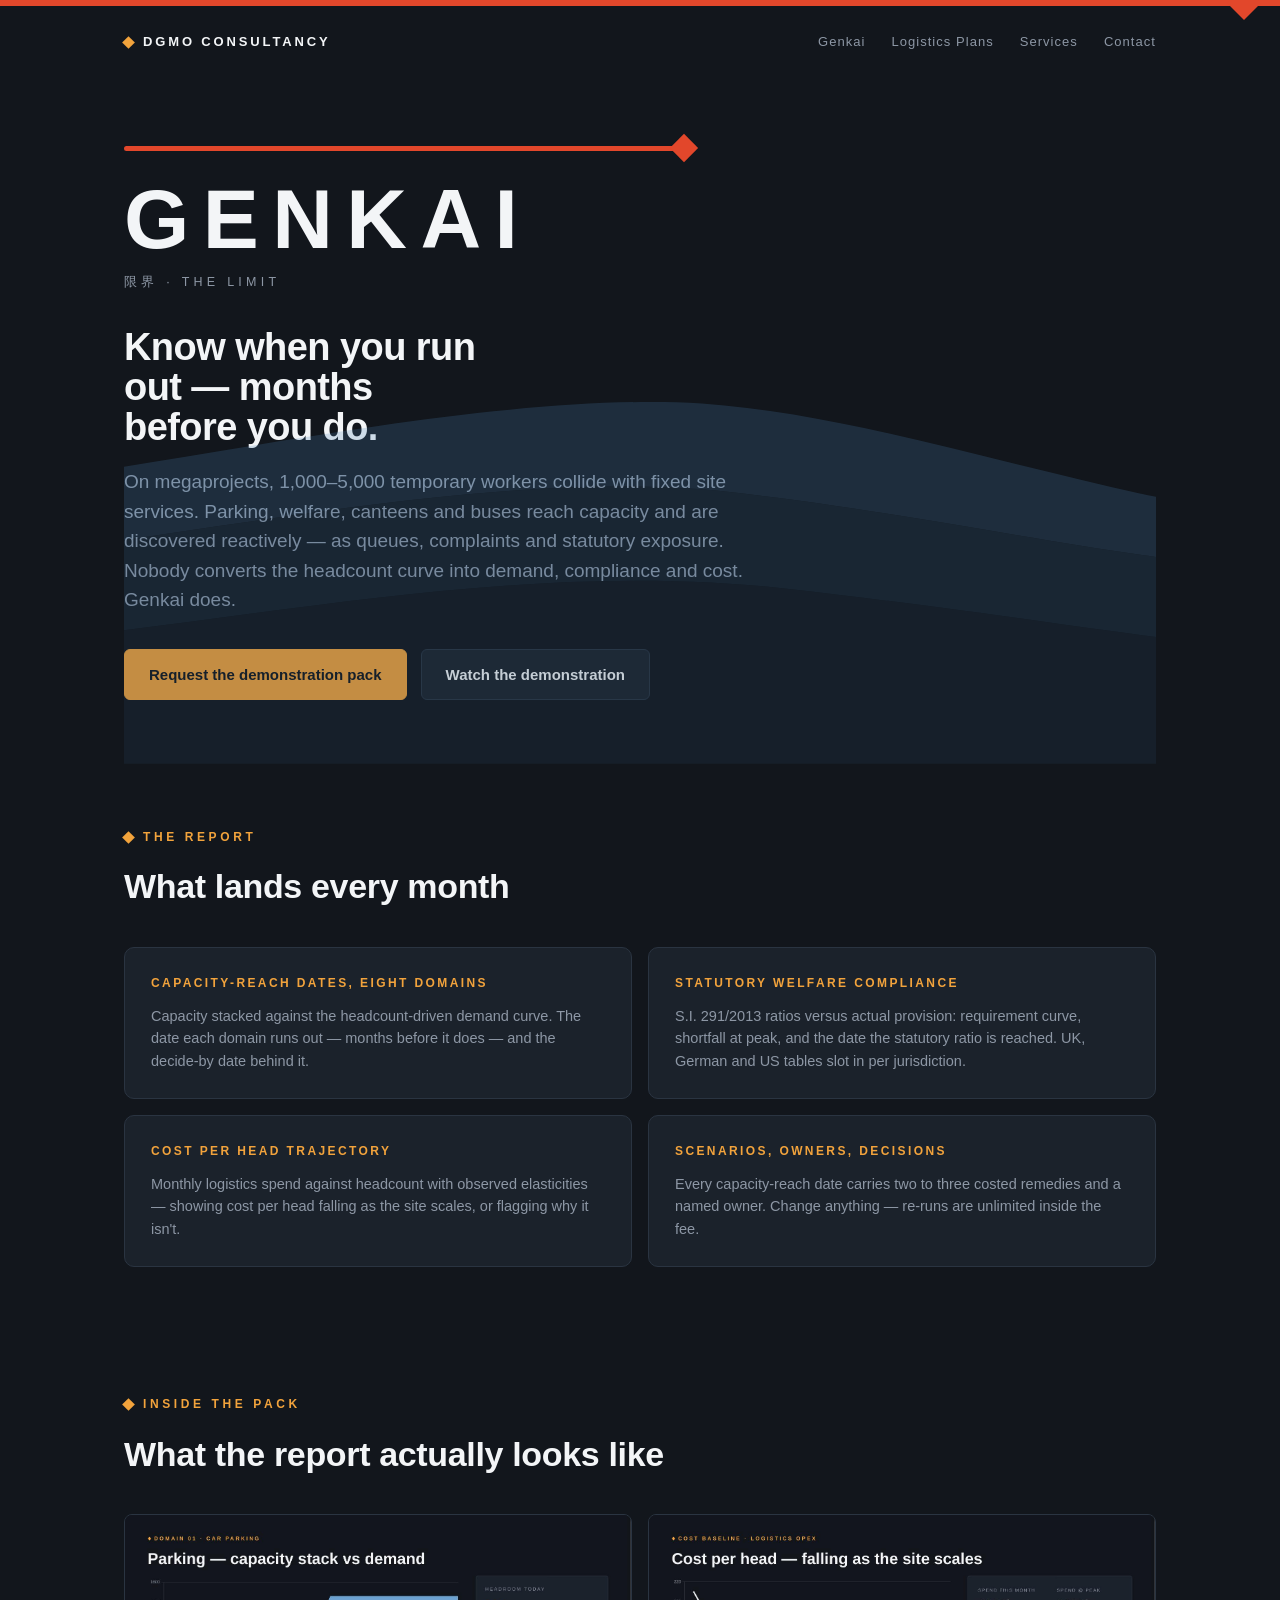
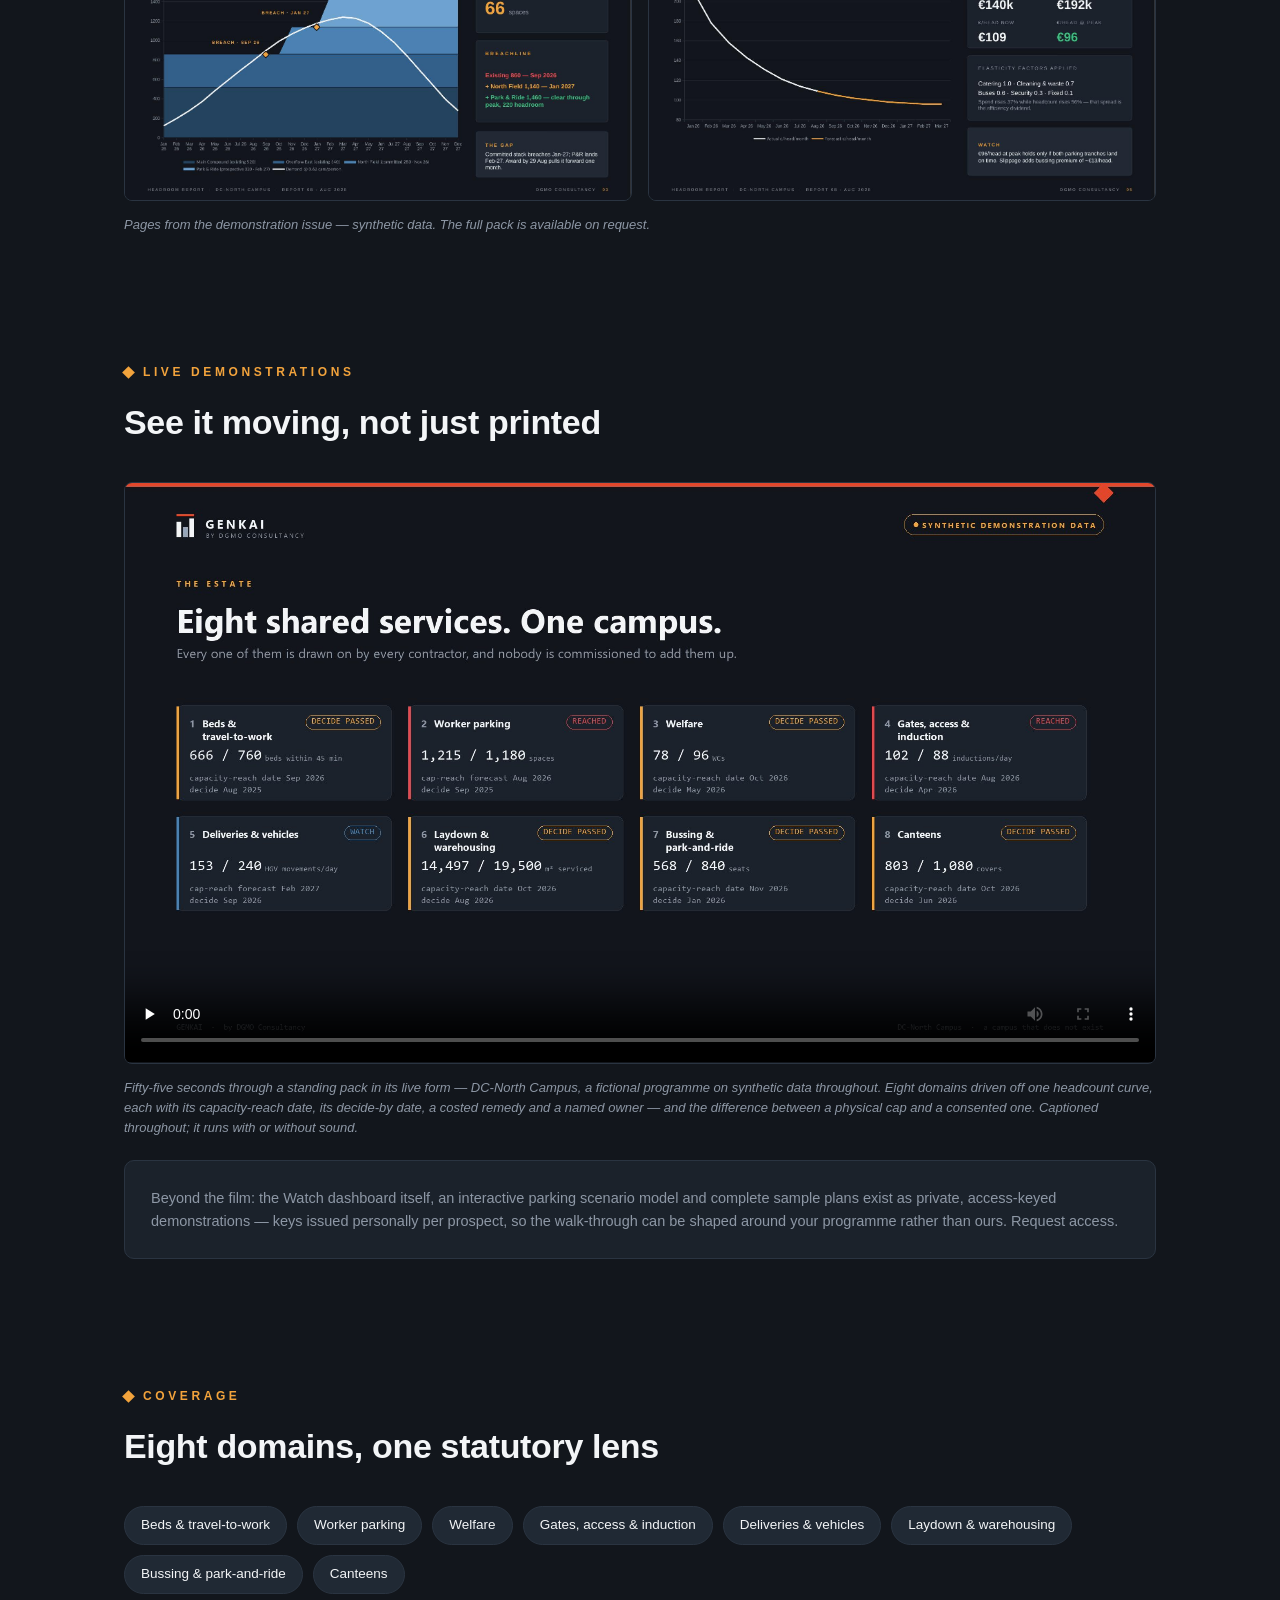
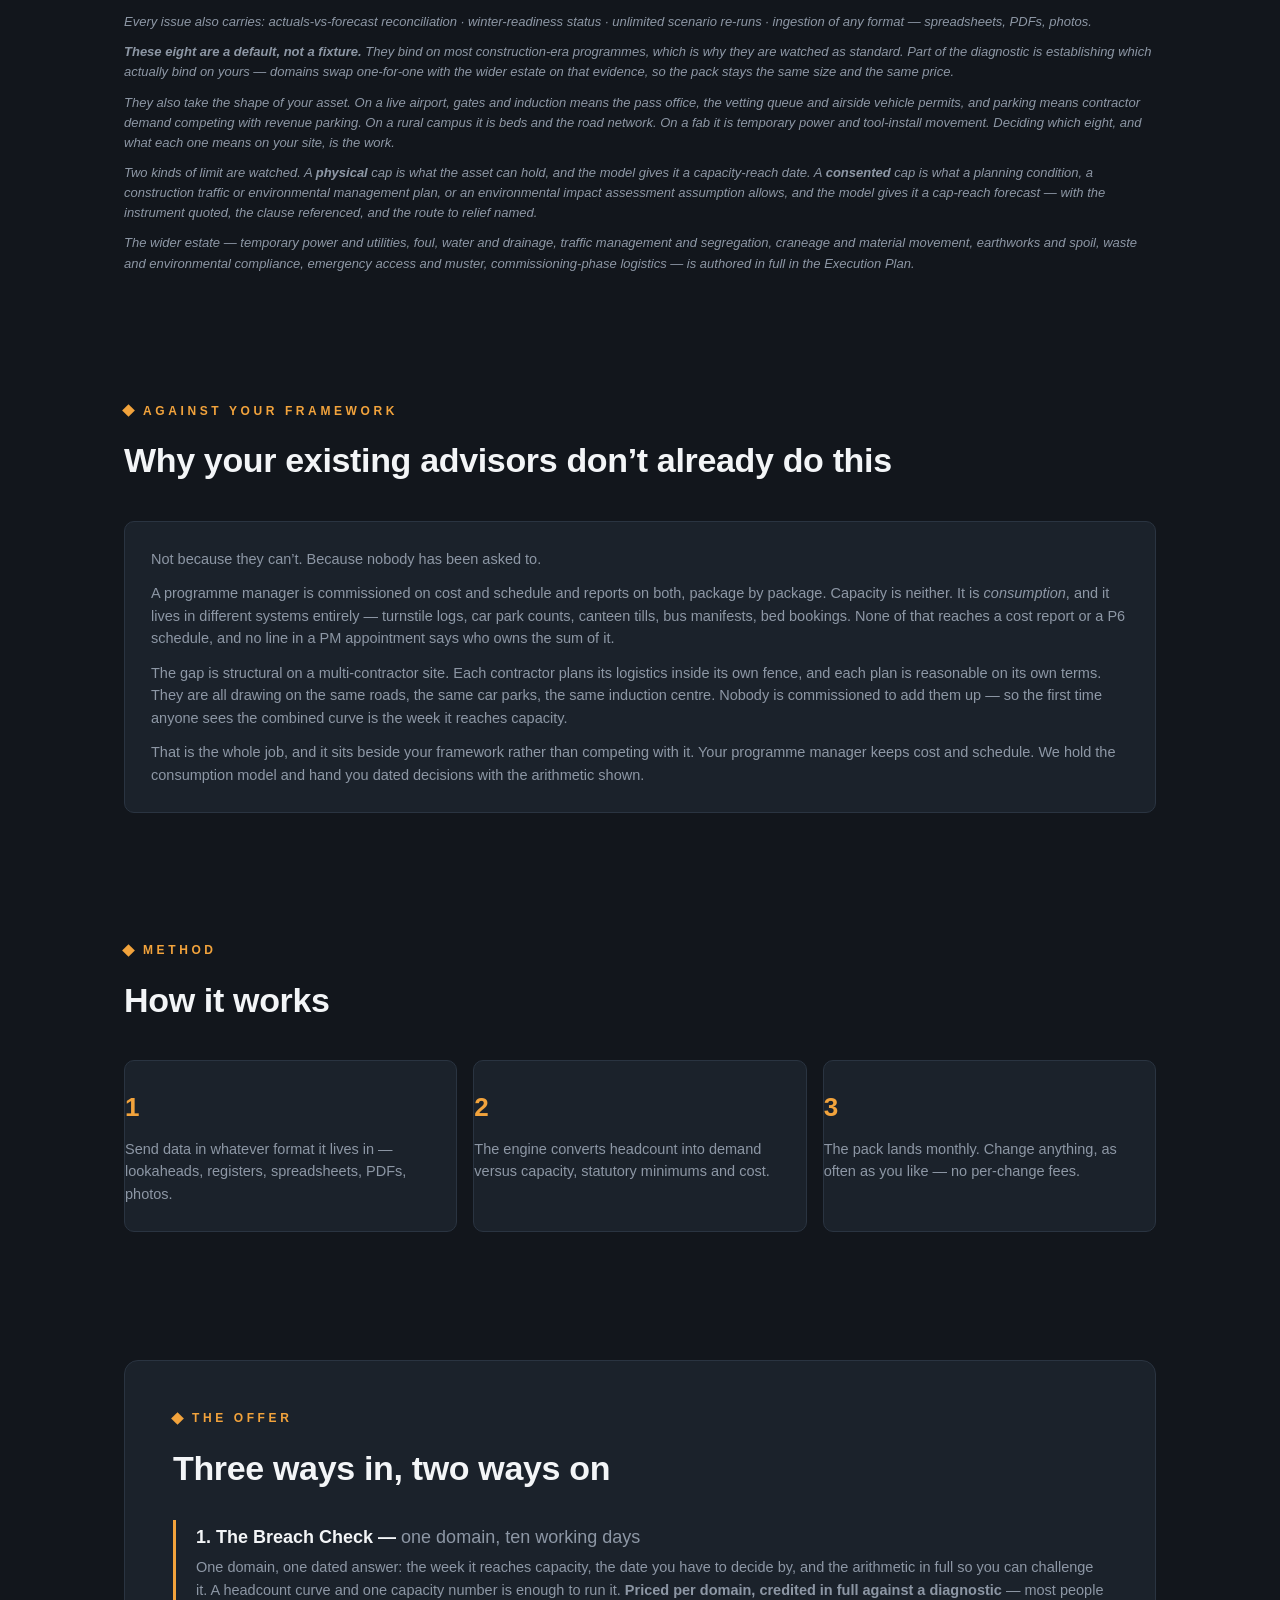
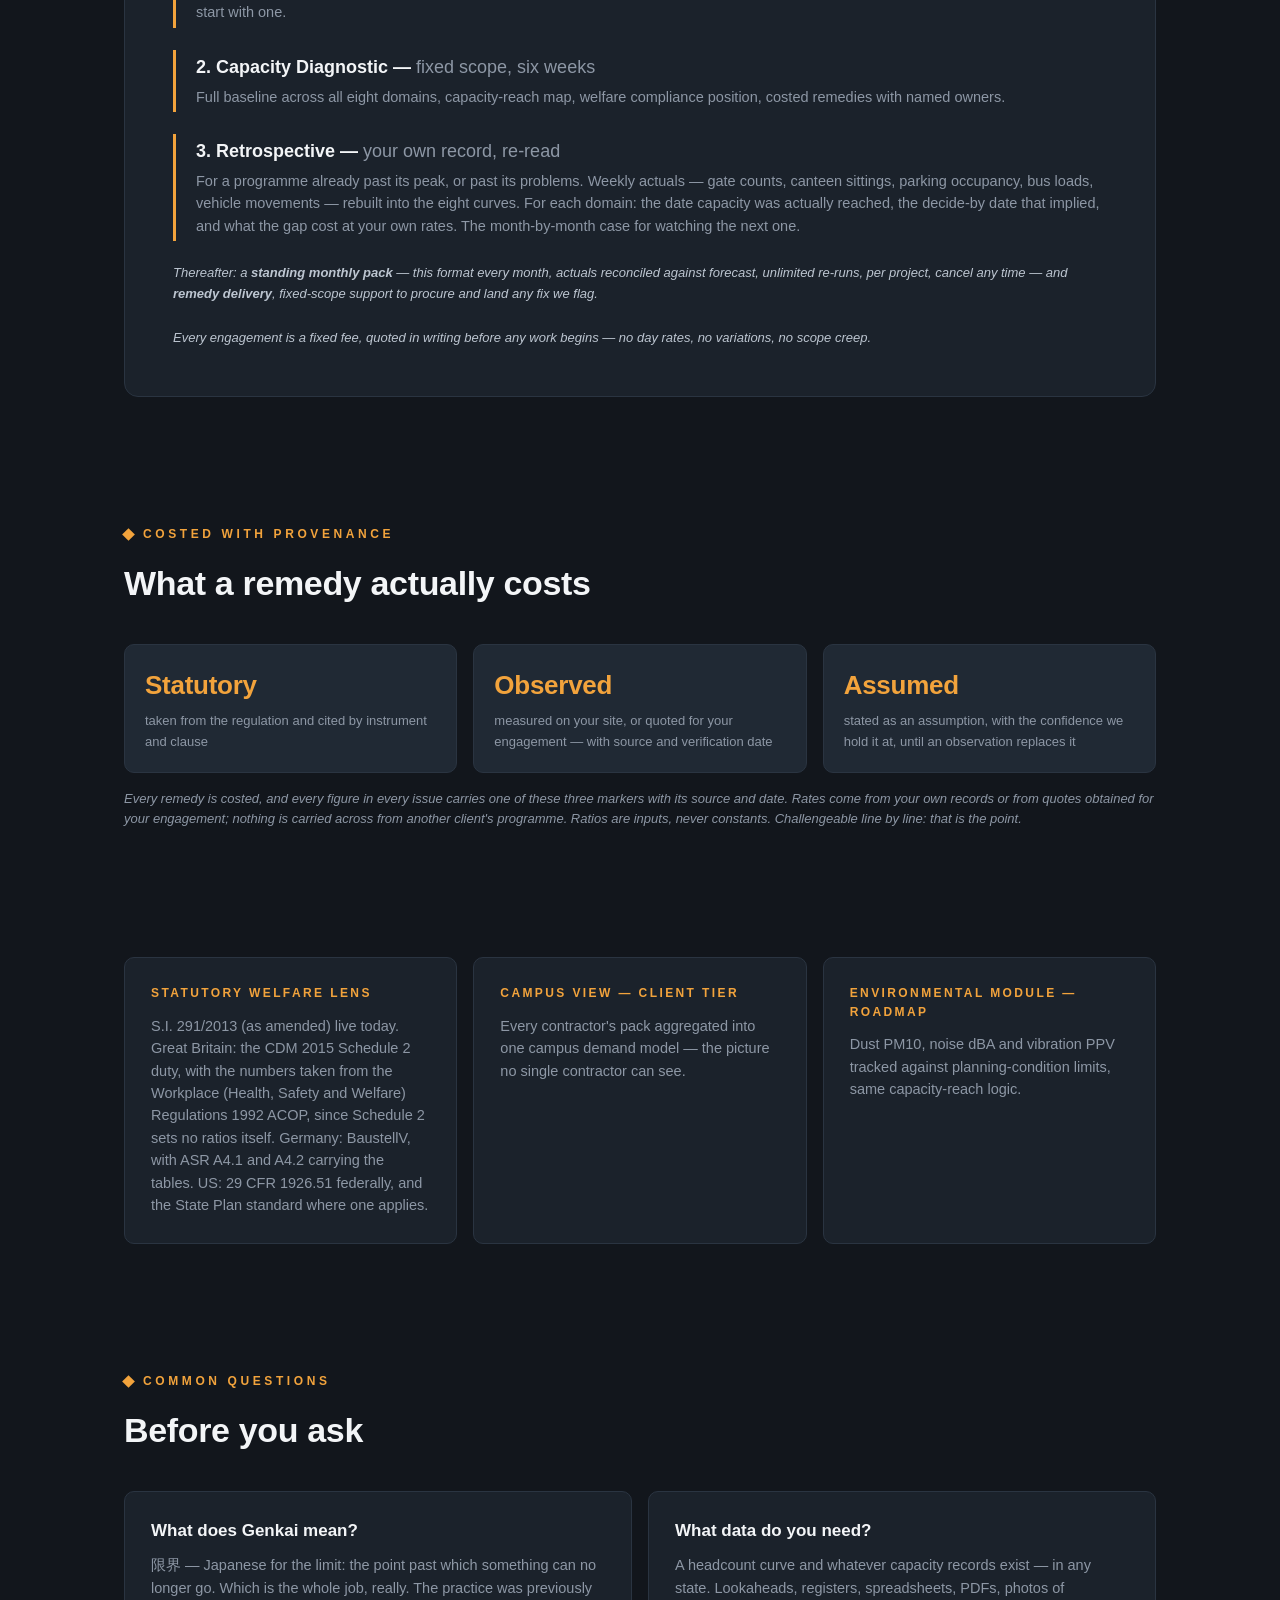
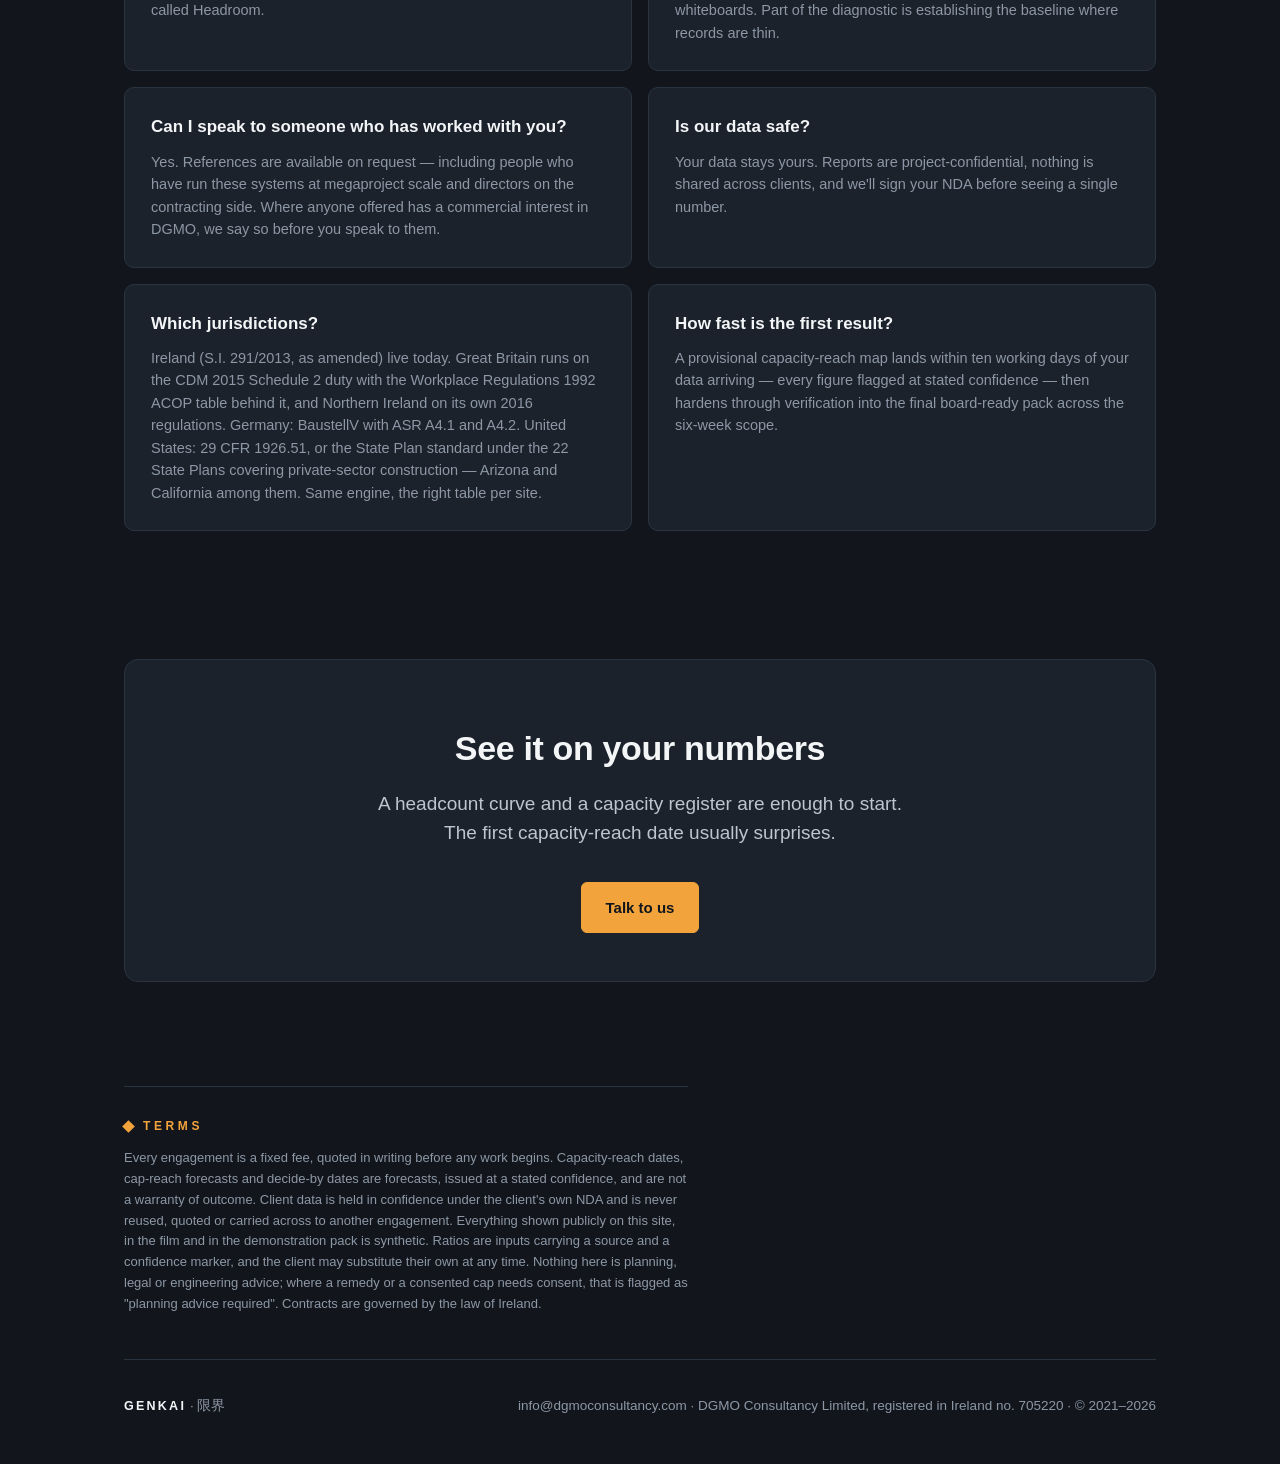
==== commit 16b42fbc: "Re-cut the film and poster; retire the old terminology from both The previous cut carried the planni" ====
--- a/genkai/index.html
+++ b/genkai/index.html
@@ -85,11 +85,11 @@
 <p class="overline">Live demonstrations</p>
 <h2>See it moving, not just printed</h2>
 </div>
-<video controls preload="none" playsinline poster="/assets/genkai-poster.jpg" style="width:100%;border:1px solid var(--border);border-radius:8px;display:block;background:#12161C">
-<source src="/assets/genkai-film-1080p.mp4?v=2" type="video/mp4">
-Your browser cannot play embedded video. <a href="/assets/genkai-film-1080p.mp4">Download the film</a> instead.
+<video controls preload="none" playsinline poster="/assets/genkai-poster.jpg?v=2" style="width:100%;border:1px solid var(--border);border-radius:8px;display:block;background:#12161C">
+<source src="/assets/genkai-film-1080p.mp4?v=3" type="video/mp4">
+Your browser cannot play embedded video. <a href="/assets/genkai-film-1080p.mp4?v=3">Download the film</a> instead.
 </video>
-<p class="note" style="margin-top:14px">Fifty-five seconds through a standing pack in its live form — DC-North Campus, a fictional programme on synthetic data throughout. Eight domains driven off one headcount curve, each with its capacity-reach date, its decide-by date, a costed remedy and a named owner. Captioned throughout; it runs with or without sound.</p>
+<p class="note" style="margin-top:14px">Fifty-five seconds through a standing pack in its live form — DC-North Campus, a fictional programme on synthetic data throughout. Eight domains driven off one headcount curve, each with its capacity-reach date, its decide-by date, a costed remedy and a named owner — and the difference between a physical cap and a consented one. Captioned throughout; it runs with or without sound.</p>
 <div class="card" style="margin-top:22px">
 <p>Beyond the film: the Watch dashboard itself, an interactive parking scenario model and complete sample plans exist as private, access-keyed demonstrations — keys issued personally per prospect, so the walk-through can be shaped around your programme rather than ours. <a href="mailto:info@dgmoconsultancy.com?subject=Demonstration%20access">Request access</a>.</p>
 </div>
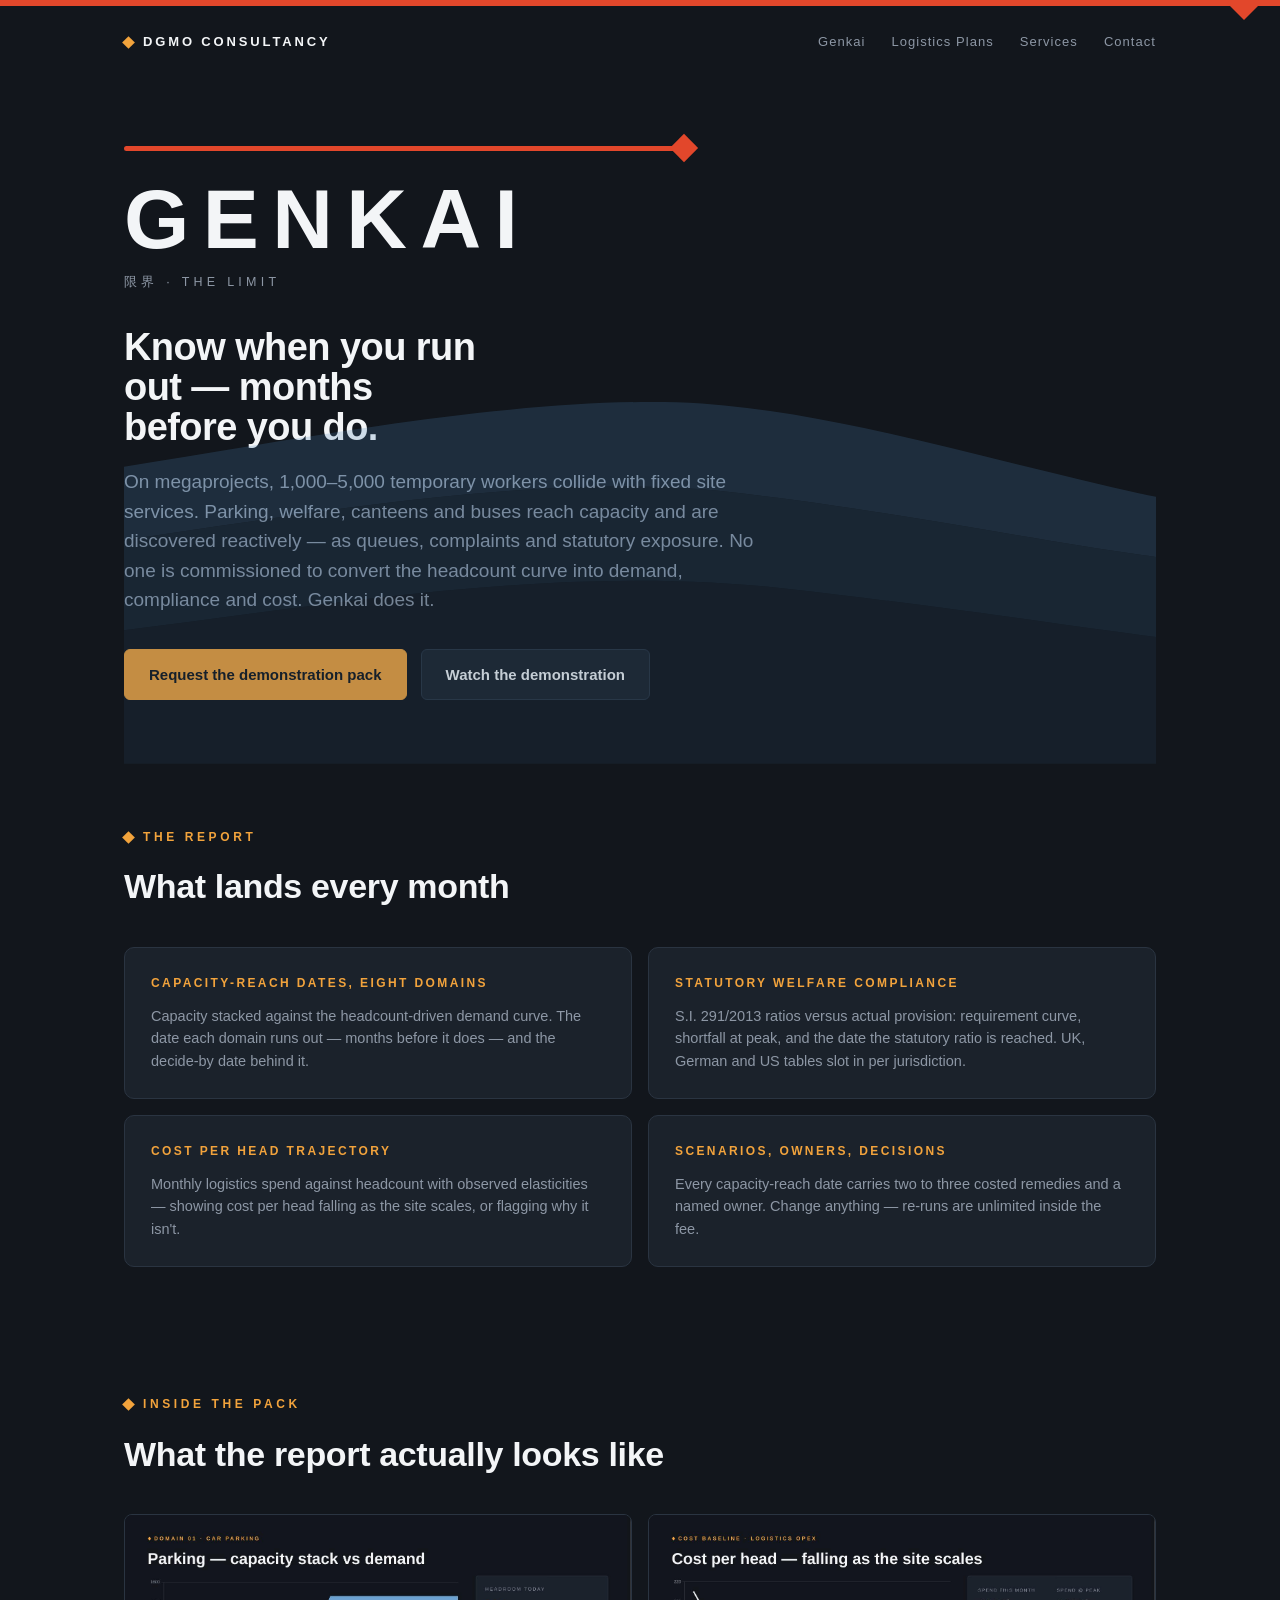
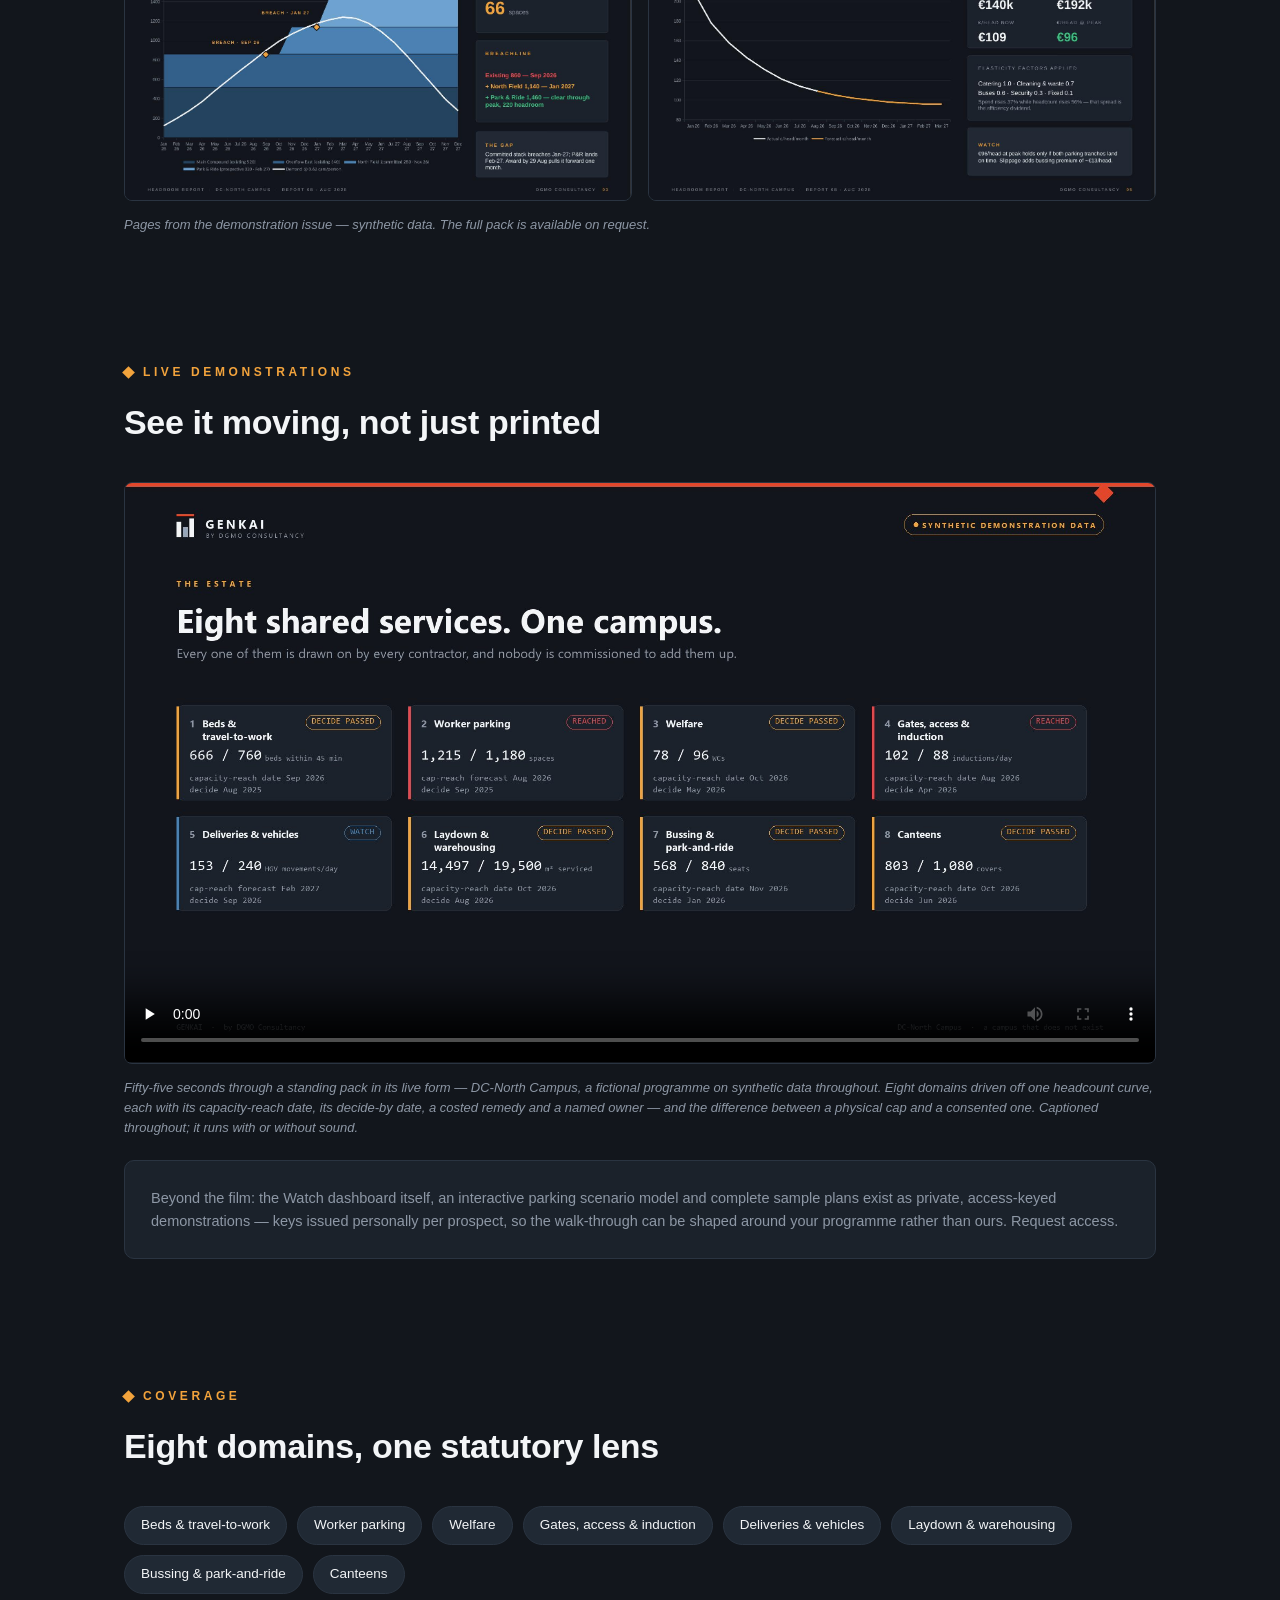
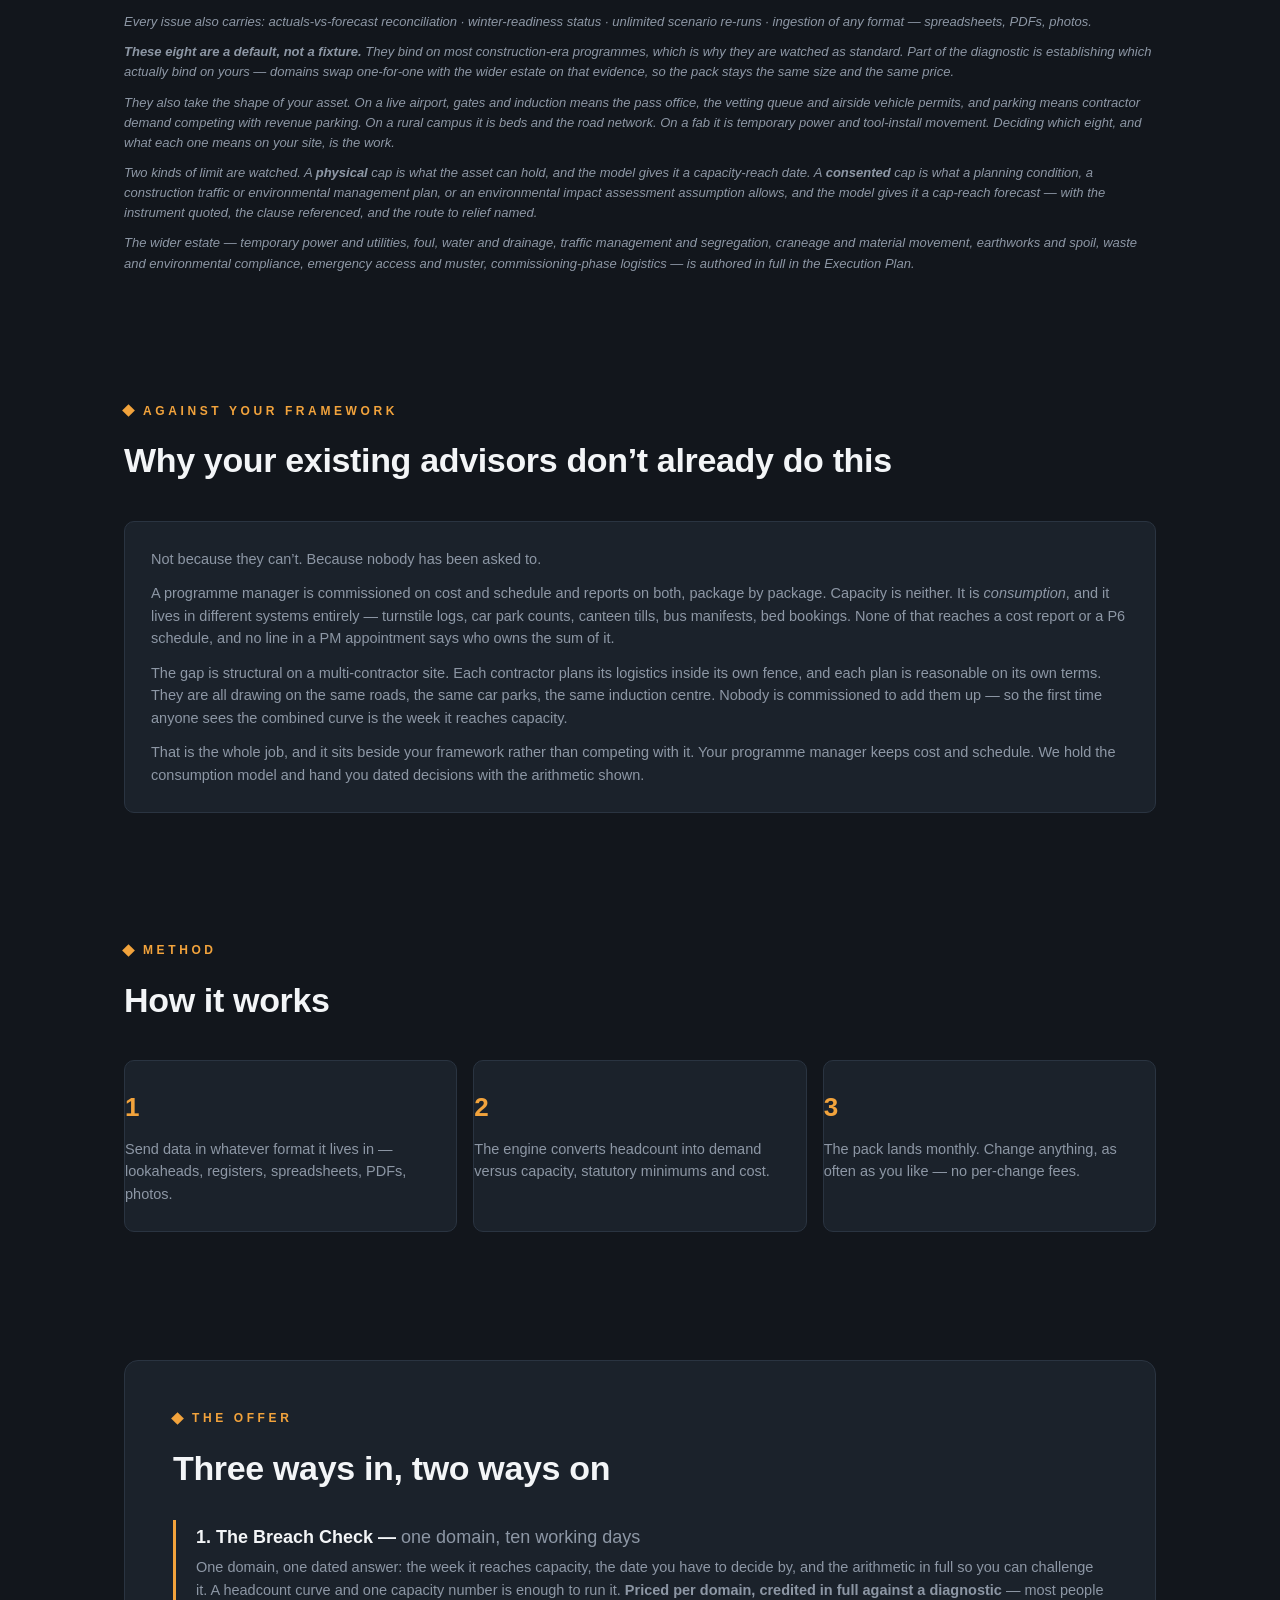
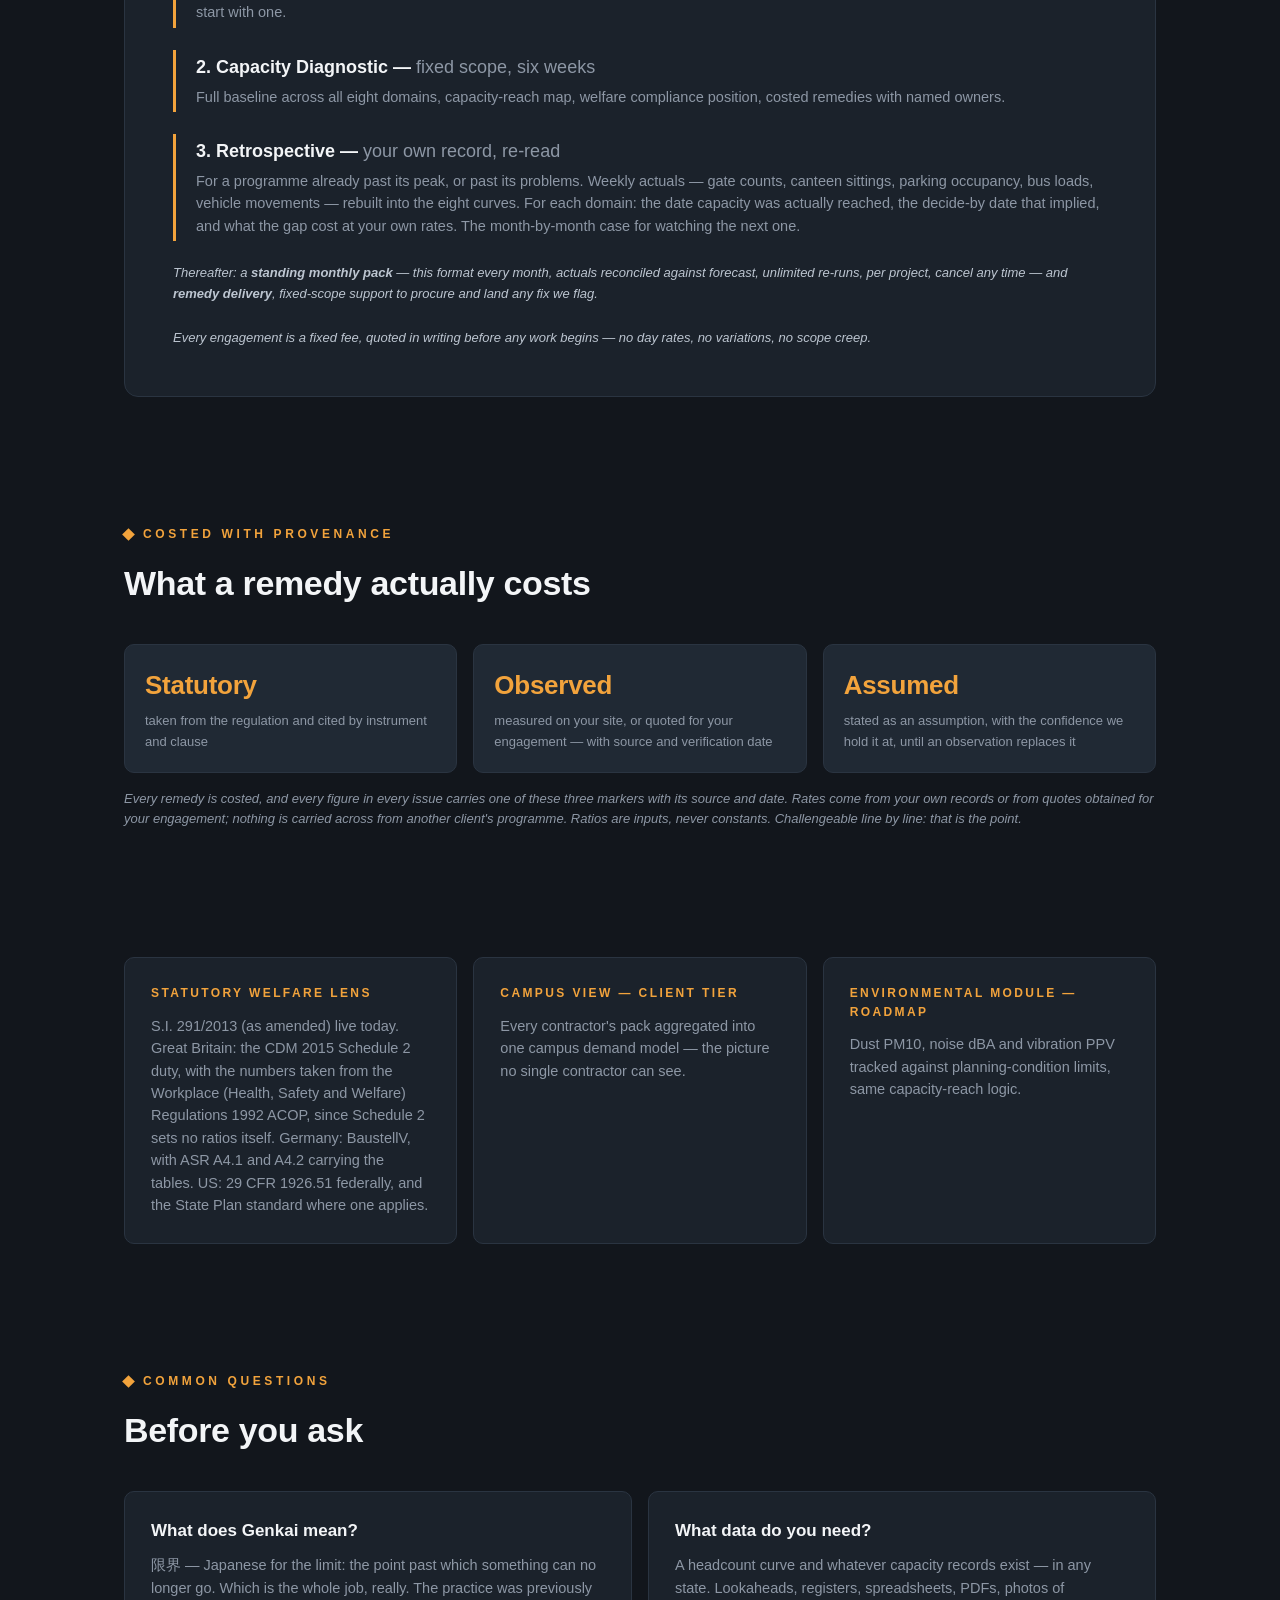
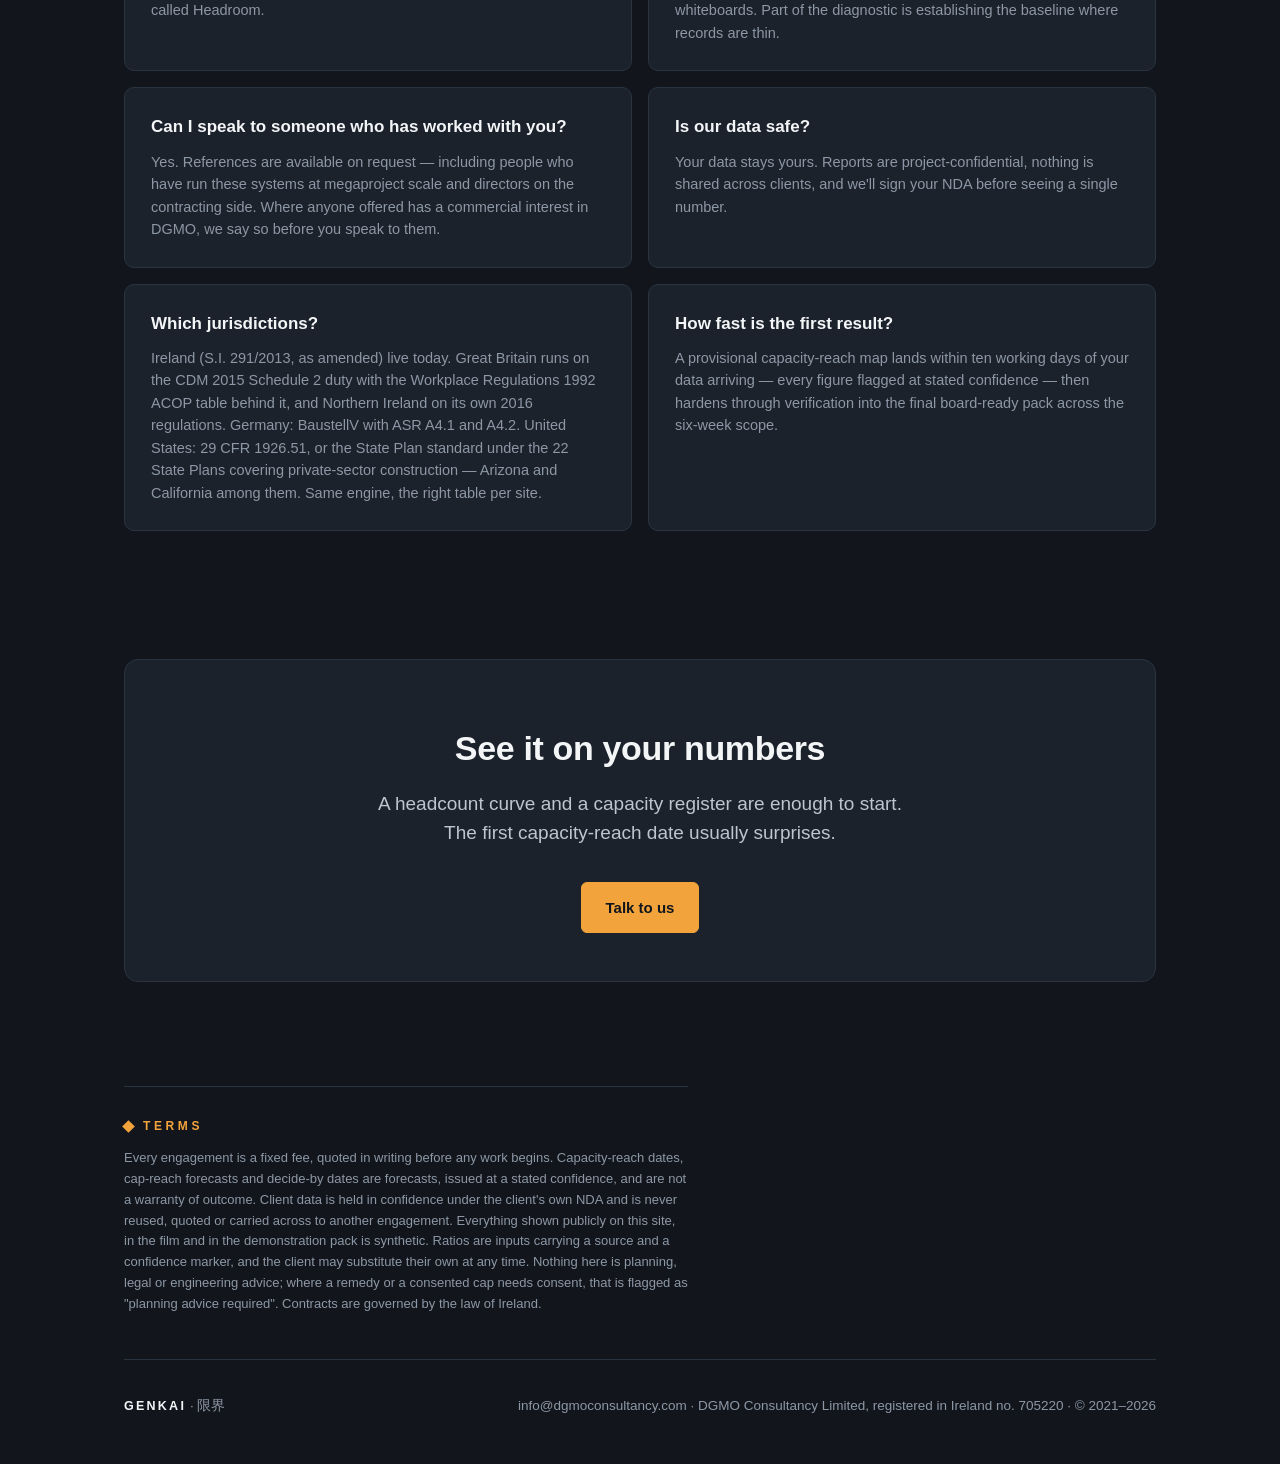
==== commit 64499673: "Revise lede paragraph for better clarity Updated the text for clarity and improved phrasing." ====
--- a/genkai/index.html
+++ b/genkai/index.html
@@ -48,7 +48,7 @@
 <div class="sub">限界 &middot; THE LIMIT</div>
 </div>
 <h1 style="font-size:clamp(24px,3.6vw,38px);margin-top:34px">Know when you run out — months before you do.</h1>
-<p class="lede">On megaprojects, 1,000–5,000 temporary workers collide with fixed site services. Parking, welfare, canteens and buses reach capacity and are discovered reactively — as queues, complaints and statutory exposure. Nobody converts the headcount curve into demand, compliance and cost. Genkai does.</p>
+<p class="lede">On megaprojects, 1,000–5,000 temporary workers collide with fixed site services. Parking, welfare, canteens and buses reach capacity and are discovered reactively — as queues, complaints and statutory exposure. No one is commissioned to convert the headcount curve into demand, compliance and cost. Genkai does it.</p>
 <div class="cta-row">
 <a class="btn primary" href="mailto:info@dgmoconsultancy.com?subject=Genkai%20demonstration%20pack">Request the demonstration pack</a>
 <a class="btn" href="#film">Watch the demonstration</a>
